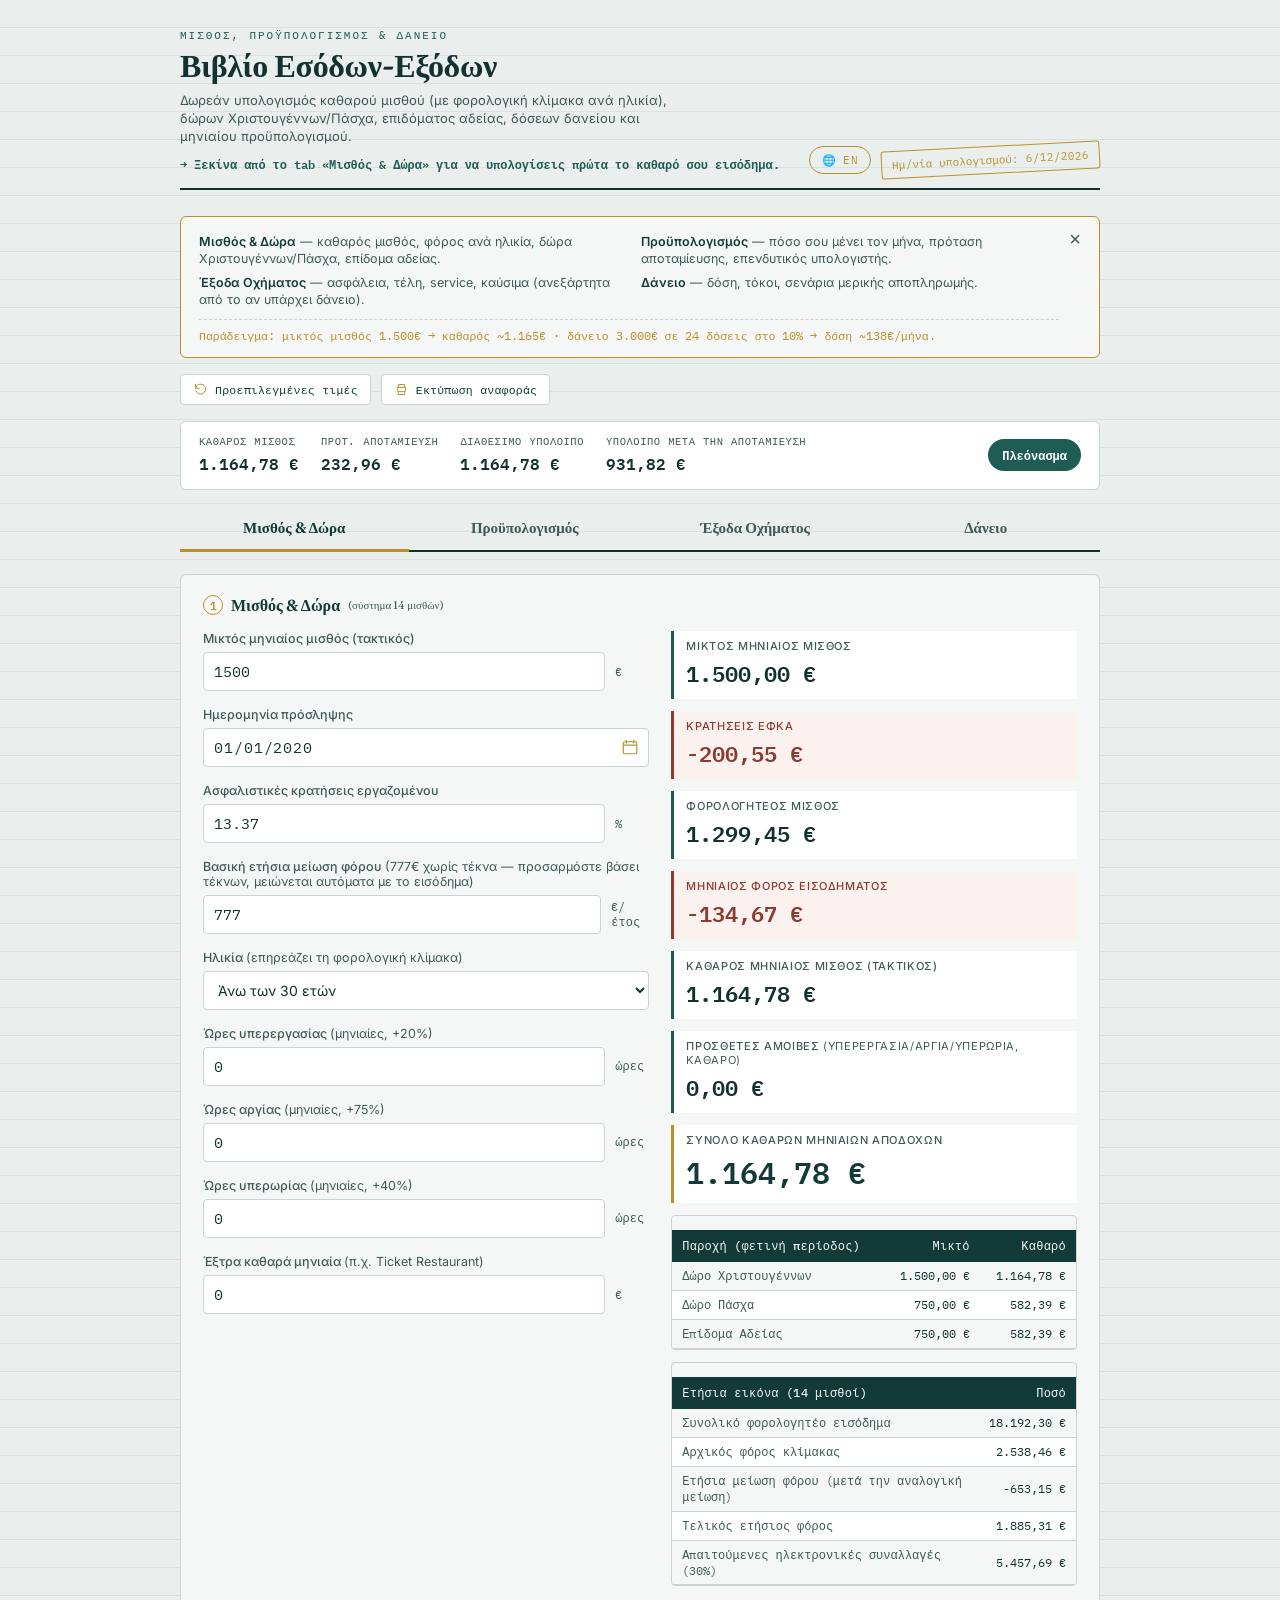
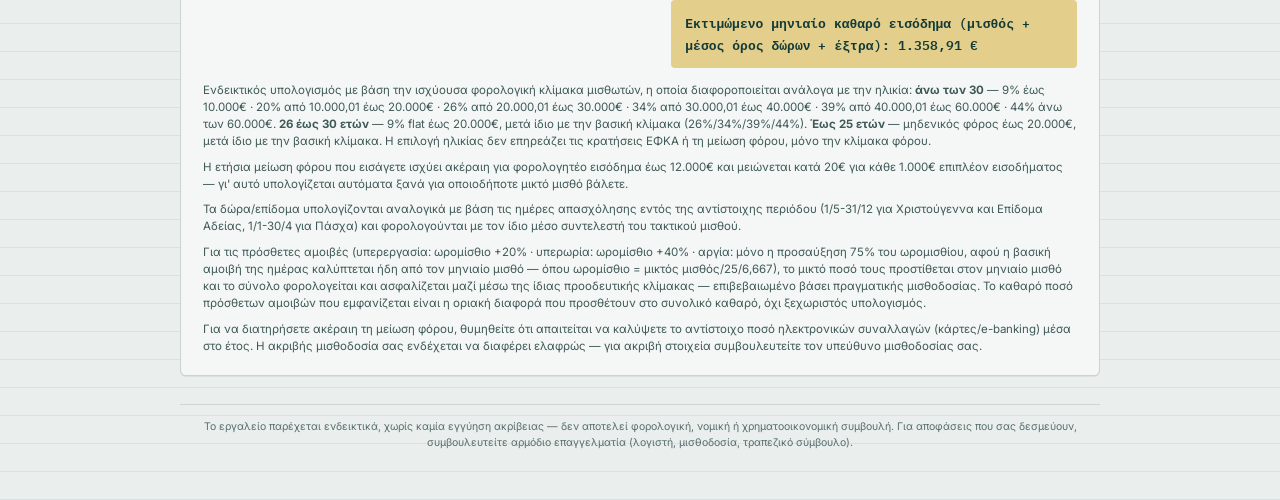
==== index.html @ 5db97055 "Add files via upload" ====
<!DOCTYPE html>
<html lang="el">
<head>
<meta charset="UTF-8">
<meta name="viewport" content="width=device-width, initial-scale=1">
<title>Βιβλίο Εσόδων-Εξόδων — Υπολογισμός Καθαρού Μισθού, Δανείου & Προϋπολογισμού</title>
<meta name="description" content="Δωρεάν διαδραστικό εργαλείο για υπολογισμό καθαρού μισθού με τη φορολογική κλίμακα ανά ηλικία, δώρα Χριστουγέννων/Πάσχα, επίδομα αδείας, δόσεις δανείου, μηνιαίο προϋπολογισμό και επενδυτικό υπολογιστή. Διαθέσιμο στα Ελληνικά και Αγγλικά.">
<meta property="og:type" content="website">
<meta property="og:url" content="https://thgoulis.github.io/loan-ledger/">
<meta property="og:title" content="Βιβλίο Εσόδων-Εξόδων — Υπολογισμός Καθαρού Μισθού, Δανείου & Προϋπολογισμού">
<meta property="og:description" content="Δωρεάν διαδραστικό εργαλείο για υπολογισμό καθαρού μισθού, δώρων, δανείου και μηνιαίου προϋπολογισμού. Διαθέσιμο στα Ελληνικά και Αγγλικά.">
<meta property="og:image" content="https://thgoulis.github.io/loan-ledger/og-image.png">
<meta property="og:image:width" content="1200">
<meta property="og:image:height" content="630">
<meta property="og:locale" content="el_GR">
<meta name="twitter:card" content="summary_large_image">
<meta name="twitter:title" content="Βιβλίο Εσόδων-Εξόδων">
<meta name="twitter:description" content="Δωρεάν υπολογισμός καθαρού μισθού, δανείου και μηνιαίου προϋπολογισμού.">
<meta name="twitter:image" content="https://thgoulis.github.io/loan-ledger/og-image.png">
<meta name="google-site-verification" content="slmGFKoAOpQcVqOAjaYi8hfK1qHEMDZGpM2ckOUDvAE" />
<link rel="icon" type="image/svg+xml" href="data:image/svg+xml,%3Csvg xmlns='http://www.w3.org/2000/svg' viewBox='0 0 32 32'%3E%3Crect width='32' height='32' rx='6' fill='%2312312F'/%3E%3Crect x='7' y='9' width='18' height='2.5' rx='1' fill='%23EAEFEE'/%3E%3Crect x='7' y='15' width='18' height='2.5' rx='1' fill='%23EAEFEE'/%3E%3Crect x='7' y='21' width='12' height='2.5' rx='1' fill='%23B8912B'/%3E%3C/svg%3E">
<style>
@import url('https://fonts.googleapis.com/css2?family=Fraunces:opsz,wght@9..144,400;9..144,600;9..144,700&family=IBM+Plex+Mono:wght@400;500;600&family=Inter:wght@400;500;600&display=swap');

:root{
  --paper:#EAEFEE;
  --paper-line:#c9d3d1;
  --ink:#12312F;
  --ink-soft:#3F5957;
  --teal:#1F5C56;
  --teal-deep:#123B37;
  --brass:#B8912B;
  --brass-soft:#E4CE8C;
  --red-ink:#8C3B2E;
  --card:#F4F7F6;
  --shadow: 0 1px 0 rgba(18,49,47,0.08);
}
*{box-sizing:border-box;}
body{
  margin:0;
  background:
    repeating-linear-gradient(180deg, transparent, transparent 27px, var(--paper-line) 28px),
    var(--paper);
  color:var(--ink);
  font-family:'Inter', sans-serif;
  padding:28px 16px 60px;
  min-height:100vh;
  overflow-x:hidden;
}
.sheet{
  max-width:920px;
  margin:0 auto;
}
.letterhead{
  display:flex;
  justify-content:space-between;
  align-items:flex-end;
  border-bottom:2px solid var(--ink);
  padding-bottom:14px;
  margin-bottom:26px;
}
.letterhead-right{
  display:flex;
  align-items:center;
  gap:10px;
}
.lang-pill{
  font-family:'IBM Plex Mono', monospace;
  font-size:11px;
  letter-spacing:0.03em;
  padding:6px 12px;
  border:1px solid var(--brass);
  border-radius:999px;
  background:transparent;
  color:var(--brass);
  cursor:pointer;
}
.lang-pill:hover{ background:var(--brass); color:#fff; }
.lang-pill:focus-visible{ outline:2px solid var(--teal); outline-offset:2px; }
.letterhead .eyebrow{
  font-family:'IBM Plex Mono', monospace;
  font-size:11px;
  letter-spacing:0.18em;
  color:var(--teal);
  margin-bottom:4px;
}
h1{
  font-family:'Fraunces', serif;
  font-weight:600;
  font-size:32px;
  margin:0;
  letter-spacing:-0.01em;
}
.page-intro{
  font-size:13px;
  color:var(--ink-soft);
  margin:6px 0 0;
  max-width:520px;
  line-height:1.4;
}
.start-hint{
  font-family:'IBM Plex Mono', monospace;
  font-size:12px;
  color:var(--teal);
  margin:8px 0 0;
  font-weight:600;
}
.stamp{
  font-family:'IBM Plex Mono', monospace;
  font-size:11px;
  color:var(--ink-soft);
  border:1.5px solid var(--brass);
  color:var(--brass);
  padding:6px 10px;
  transform:rotate(-3deg);
  border-radius:3px;
  white-space:nowrap;
}

.grid{
  display:grid;
  grid-template-columns:1.1fr 1fr;
  gap:22px;
}
.grid > *{ min-width:0; }
@media (max-width:760px){ .grid{grid-template-columns:1fr;} }

/* --- Mobile refinements (desktop layout above untouched) --- */
@media (max-width:640px){
  body{ padding:16px 10px 40px; }
  .sheet{ max-width:100%; }

  .letterhead{
    flex-direction:column;
    align-items:flex-start;
    gap:8px;
  }
  .letterhead-right{ align-self:flex-start; }
  .letterhead .stamp{ transform:none; align-self:flex-start; }
  h1{ font-size:24px; }

  .data-toolbar{ flex-wrap:wrap; gap:8px; }
  .toolbar-btn{ font-size:11px; padding:8px 10px; flex:1 1 auto; text-align:center; }
  .toolbar-status{ flex-basis:100%; }

  .tab-nav{ flex-wrap:wrap; gap:0; }
  .tab-btn{ flex:1 1 45%; font-size:13px; padding:10px 6px; }

  .summary-bar{ gap:12px; padding:10px 14px; }
  .summary-value{ font-size:14px; }
  .summary-badge{ margin-left:0; flex-basis:100%; text-align:center; }

  .card{ padding:16px 14px; }

  .results{ grid-template-columns:1fr !important; }
  .compare{ grid-template-columns:1fr; }

  .result-box.big .value{ font-size:24px; }
  .result-box .value{ font-size:18px; }

  table.amort-table{ font-size:11px; }
  table.amort-table td, table.amort-table th{ padding:5px 6px; }

  .date-wrap input.date-input{ font-size:14px; }
}

.card{
  background:var(--card);
  border:1px solid var(--paper-line);
  border-radius:6px;
  padding:20px 22px;
  box-shadow:var(--shadow);
  min-width:0;
}
.card h2{
  font-family:'Fraunces', serif;
  font-size:16px;
  font-weight:600;
  margin:0 0 16px;
  color:var(--teal-deep);
  display:flex;
  align-items:center;
  gap:8px;
}
.card h2 .num{
  font-family:'IBM Plex Mono', monospace;
  font-size:11px;
  color:var(--brass);
  border:1px solid var(--brass);
  border-radius:50%;
  width:20px;height:20px;
  display:flex;align-items:center;justify-content:center;
}

.field{ margin-bottom:16px; }
.resync-link{
  background:none;
  border:none;
  padding:4px 0 0;
  font-family:'IBM Plex Mono', monospace;
  font-size:10.5px;
  color:var(--teal);
  cursor:pointer;
  text-decoration:underline;
}
.resync-link:hover{ color:var(--teal-deep); }
.field label{
  display:block;
  font-size:12.5px;
  color:var(--ink-soft);
  margin-bottom:6px;
  font-weight:500;
}
.field .row{ display:flex; align-items:center; gap:10px; }
input[type=number], input[type=range]{
  width:100%;
}
input.date-input{
  width:100%;
  font-family:'IBM Plex Mono', monospace;
  font-size:15px;
  letter-spacing:0.06em;
  padding:9px 10px;
  border:1px solid var(--paper-line);
  border-radius:4px;
  background:#fff;
  color:var(--ink);
}
input.date-input:focus{ outline:2px solid var(--teal); outline-offset:1px; }
input.date-input::placeholder{ color:var(--paper-line); letter-spacing:0.06em; }
select.date-input{
  width:100%;
  font-family:'Inter', sans-serif;
  font-size:14px;
  padding:9px 10px;
  border:1px solid var(--paper-line);
  border-radius:4px;
  background:#fff;
  color:var(--ink);
  cursor:pointer;
}
select.date-input:focus{ outline:2px solid var(--teal); outline-offset:1px; }
.date-wrap{
  position:relative;
  display:flex;
  align-items:center;
}
.date-wrap input.date-input{ padding-right:38px; }
.date-wrap .calendar-icon{
  position:absolute;
  right:10px;
  top:50%;
  transform:translateY(-50%);
  color:var(--brass);
  pointer-events:none;
}
.date-wrap input[type=date]{
  position:absolute;
  right:4px;
  top:50%;
  transform:translateY(-50%);
  width:26px;
  height:26px;
  opacity:0;
  cursor:pointer;
  border:none;
  padding:0;
}
input[type=number]{
  font-family:'IBM Plex Mono', monospace;
  font-size:15px;
  padding:9px 10px;
  border:1px solid var(--paper-line);
  border-radius:4px;
  background:#fff;
  color:var(--ink);
}
input[type=number]:focus{ outline:2px solid var(--teal); outline-offset:1px; }
input[type=range]{
  accent-color:var(--teal);
}
.unit{
  font-family:'IBM Plex Mono', monospace;
  font-size:12px;
  color:var(--ink-soft);
  min-width:34px;
}

.results{
  display:grid;
  grid-template-columns:1fr 1fr;
  gap:12px;
  margin-bottom:6px;
}
.results > *{ min-width:0; }
.result-box{
  border-left:3px solid var(--teal);
  padding:8px 12px;
  background:#fff;
}
.result-box.big{
  grid-column:1/-1;
  border-left-color:var(--brass);
}
.result-box .label{
  font-size:11px;
  text-transform:uppercase;
  letter-spacing:0.06em;
  color:var(--ink-soft);
  font-weight:500;
}
.result-box .value{
  font-family:'IBM Plex Mono', monospace;
  font-size:22px;
  font-weight:600;
  color:var(--ink);
  margin-top:2px;
}
.result-box.big .value{ font-size:30px; color:var(--teal-deep); }
.result-caption{
  font-family:'IBM Plex Mono', monospace;
  font-size:10.5px;
  color:var(--ink-soft);
  margin-top:4px;
}
.dti-indicator{
  display:flex;
  align-items:center;
  gap:8px;
  margin-top:10px;
  padding-top:10px;
  border-top:1px dashed var(--paper-line);
}
.dti-badge{
  font-family:'IBM Plex Mono', monospace;
  font-size:11px;
  font-weight:600;
  padding:3px 10px;
  border-radius:999px;
  color:#fff;
  flex-shrink:0;
}
.dti-badge.ok{ background:var(--teal); }
.dti-badge.warn{ background:var(--brass); }
.dti-badge.over{ background:var(--red-ink); }
.dti-text{
  font-size:11.5px;
  color:var(--ink-soft);
  line-height:1.4;
}
.dti-note{
  font-size:11px;
  color:var(--ink-soft);
  line-height:1.4;
  margin-top:8px;
}
.dti-note a{
  color:var(--teal);
  font-weight:600;
  text-decoration:underline;
  cursor:pointer;
}
.dti-note a:hover{ color:var(--teal-deep); }

.ledger-strip{
  margin-top:22px;
}
.ledger-row{
  display:flex;
  align-items:center;
  gap:10px;
  margin-bottom:6px;
  font-family:'IBM Plex Mono', monospace;
  font-size:11px;
}
.ledger-row .yr{ width:34px; color:var(--ink-soft); }
.bar{
  flex:1;
  height:14px;
  display:flex;
  border-radius:2px;
  overflow:hidden;
  background:#dfe6e5;
}
.bar .principal{ background:var(--teal); }
.bar .interest{ background:var(--brass-soft); }
.legend{
  display:flex; gap:18px; margin-top:10px;
  font-family:'IBM Plex Mono', monospace; font-size:11px; color:var(--ink-soft);
}
.legend span{ display:inline-flex; align-items:center; gap:6px; }
.swatch{ width:10px;height:10px;border-radius:2px; display:inline-block; }

.divider{
  border:none;
  border-top:1px dashed var(--paper-line);
  margin:26px 0;
}

.toggle-group{
  display:flex;
  gap:8px;
  margin-bottom:16px;
}
.toggle-group button{
  flex:1;
  padding:9px 10px;
  border-radius:4px;
  border:1px solid var(--paper-line);
  background:#fff;
  color:var(--ink-soft);
  font-family:'Inter', sans-serif;
  font-size:12.5px;
  font-weight:500;
  cursor:pointer;
}
.toggle-group button.active{
  background:var(--teal);
  border-color:var(--teal);
  color:#fff;
}
.toggle-group button:focus-visible{ outline:2px solid var(--brass); outline-offset:2px; }

.compute-btn{
  width:100%;
  padding:12px;
  background:var(--teal-deep);
  color:#F4F7F6;
  border:none;
  border-radius:4px;
  font-family:'IBM Plex Mono', monospace;
  font-size:13px;
  letter-spacing:0.04em;
  cursor:pointer;
  margin-top:4px;
}
.compute-btn:hover{ background:var(--teal); }
.compute-btn:focus-visible{ outline:2px solid var(--brass); outline-offset:2px; }

.compare{
  display:grid;
  grid-template-columns:1fr 1fr;
  gap:14px;
  margin-top:16px;
}
.compare .col{
  padding:12px 14px;
  border-radius:4px;
  background:#fff;
  border:1px solid var(--paper-line);
}
.compare .col.after{ border-color:var(--brass); }
.compare .col h3{
  margin:0 0 8px;
  font-family:'IBM Plex Mono', monospace;
  font-size:11px;
  text-transform:uppercase;
  letter-spacing:0.08em;
  color:var(--ink-soft);
}
.compare .row2{
  display:flex; justify-content:space-between; margin-bottom:6px;
  font-size:13px;
}
.compare .row2 .v{ font-family:'IBM Plex Mono', monospace; font-weight:600; }

.savings-banner{
  margin-top:14px;
  padding:12px 14px;
  background:var(--brass-soft);
  border-radius:4px;
  font-family:'IBM Plex Mono', monospace;
  font-size:13px;
  color:var(--teal-deep);
  font-weight:600;
}

.note{
  font-size:11.5px;
  color:var(--ink-soft);
  margin-top:14px;
  line-height:1.5;
}
.note p{ margin:0 0 8px; }
.note p:last-child{ margin-bottom:0; }
.site-footer{
  margin-top:28px;
  padding-top:14px;
  border-top:1px solid var(--paper-line);
  font-size:10.5px;
  color:var(--ink-soft);
  line-height:1.5;
  text-align:center;
  opacity:0.85;
}
.table-wrap{
  max-height:340px;
  overflow-y:auto;
  overflow-x:auto;
  margin-top:12px;
  border:1px solid var(--paper-line);
  border-radius:4px;
}
table.amort-table{
  width:100%;
  border-collapse:collapse;
  font-family:'IBM Plex Mono', monospace;
  font-size:12px;
}
table.amort-table thead th{
  position:sticky;
  top:0;
  background:var(--teal-deep);
  color:#F4F7F6;
  text-align:right;
  padding:8px 10px;
  font-weight:500;
  letter-spacing:0.02em;
}
table.amort-table thead th:first-child{ text-align:left; }
table.amort-table td{
  text-align:right;
  padding:6px 10px;
  border-bottom:1px solid var(--paper-line);
}
table.amort-table td:first-child{ text-align:left; color:var(--ink-soft); }
table.amort-table tbody tr:nth-child(even){ background:#fff; }
@media (prefers-reduced-motion: reduce){ * { transition:none !important; } }

.print-only{ display:none; }

@media print{
  body{ background:#fff; padding:0; }
  .data-toolbar, .summary-bar, .tab-nav, .lang-pill, .intro-card, #tabLoan, #tabMoto, #tabSalary, #tabBudget{ display:none !important; }
  .print-only{
    display:block;
    font-family:'Inter', sans-serif;
    color:var(--ink);
  }
  .print-only h1{
    font-family:'Fraunces', serif;
    font-size:22px;
    margin:0 0 4px;
  }
  .print-only .print-date{
    font-family:'IBM Plex Mono', monospace;
    font-size:11px;
    color:var(--ink-soft);
    margin-bottom:18px;
  }
  .print-only h2{
    font-family:'Fraunces', serif;
    font-size:15px;
    border-bottom:1.5px solid var(--ink);
    padding-bottom:4px;
    margin:18px 0 8px;
  }
  .print-only table{
    width:100%;
    border-collapse:collapse;
    font-size:12.5px;
    margin-bottom:6px;
  }
  .print-only td{
    padding:4px 6px;
    border-bottom:1px solid var(--paper-line);
  }
  .print-only td:first-child{ color:var(--ink-soft); }
  .print-only td:last-child{
    text-align:right;
    font-family:'IBM Plex Mono', monospace;
    font-weight:600;
  }
}

.intro-card{
  position:relative;
  background:var(--card);
  border:1px solid var(--brass);
  border-radius:6px;
  padding:16px 40px 14px 18px;
  margin-bottom:16px;
}
.intro-close{
  position:absolute;
  top:8px;
  right:10px;
  background:none;
  border:none;
  font-size:20px;
  line-height:1;
  color:var(--ink-soft);
  cursor:pointer;
  padding:4px 8px;
}
.intro-close:hover{ color:var(--red-ink); }
.intro-grid{
  display:grid;
  grid-template-columns:1fr 1fr;
  gap:6px 24px;
  margin-bottom:10px;
}
.intro-item{
  font-size:12.5px;
  line-height:1.4;
  color:var(--ink-soft);
}
.intro-item strong{
  color:var(--teal-deep);
  font-weight:600;
}
.intro-example{
  font-family:'IBM Plex Mono', monospace;
  font-size:11.5px;
  color:var(--brass);
  padding-top:8px;
  border-top:1px dashed var(--paper-line);
}
@media (max-width:640px){
  .intro-grid{ grid-template-columns:1fr; }
}

.data-toolbar{
  display:flex;
  align-items:center;
  gap:10px;
  margin-bottom:16px;
}
.toolbar-btn{
  font-family:'IBM Plex Mono', monospace;
  font-size:11.5px;
  letter-spacing:0.02em;
  padding:7px 12px;
  border:1px solid var(--paper-line);
  border-radius:4px;
  background:#fff;
  color:var(--teal-deep);
  cursor:pointer;
  display:inline-flex;
  align-items:center;
  gap:7px;
}
.toolbar-btn .tbtn-icon{ color:var(--brass); flex-shrink:0; }
.toolbar-btn:hover{ border-color:var(--teal); }
.toolbar-btn:focus-visible{ outline:2px solid var(--brass); outline-offset:2px; }
.toolbar-status{
  font-family:'IBM Plex Mono', monospace;
  font-size:11.5px;
  color:var(--teal-deep);
}

.summary-bar{
  display:flex;
  align-items:center;
  gap:22px;
  flex-wrap:wrap;
  background:#fff;
  border:1px solid var(--paper-line);
  border-radius:6px;
  padding:12px 18px;
  margin-bottom:16px;
}
.summary-item{
  display:flex;
  flex-direction:column;
  gap:2px;
}
.summary-label{
  font-family:'IBM Plex Mono', monospace;
  font-size:10.5px;
  text-transform:uppercase;
  letter-spacing:0.05em;
  color:var(--ink-soft);
}
.summary-value{
  font-family:'IBM Plex Mono', monospace;
  font-size:16px;
  font-weight:600;
  color:var(--ink);
}
.summary-badge{
  margin-left:auto;
  font-family:'IBM Plex Mono', monospace;
  font-size:12px;
  font-weight:600;
  padding:6px 14px;
  border-radius:999px;
  color:#fff;
}
.summary-badge.surplus{ background:var(--teal); }
.summary-badge.risk{ background:var(--brass); }
.summary-badge.deficit{ background:var(--red-ink); }

.tab-nav{
  display:flex;
  gap:2px;
  margin-bottom:22px;
  border-bottom:2px solid var(--ink);
}
.tab-btn{
  flex:1;
  padding:12px 14px;
  background:transparent;
  border:none;
  font-family:'Fraunces', serif;
  font-size:15px;
  font-weight:600;
  color:var(--ink-soft);
  cursor:pointer;
  border-bottom:3px solid transparent;
  margin-bottom:-2px;
}
.tab-btn.active{
  color:var(--teal-deep);
  border-bottom-color:var(--brass);
}
.tab-btn:focus-visible{ outline:2px solid var(--brass); outline-offset:2px; }
.tab-btn:disabled{
  color:var(--paper-line);
  cursor:not-allowed;
  pointer-events:none;
}
.result-box.negative{ border-left-color:var(--red-ink); }
.result-box.deduction{
  border-left-color:var(--red-ink);
  background:#fbf2ef;
}
.result-box.deduction .label{ color:var(--red-ink); }
.result-box.deduction .value{ color:var(--red-ink); }
.tip-item{
  display:flex;
  gap:10px;
  padding:9px 0;
  border-bottom:1px dashed var(--paper-line);
  font-size:13px;
  line-height:1.5;
}
.tip-item:last-child{ border-bottom:none; }
.tip-icon{
  font-family:'IBM Plex Mono', monospace;
  color:var(--brass);
  flex-shrink:0;
}
.result-box.negative .value{ color:var(--red-ink); }
</style>
</head>
<body>
<div class="sheet">

  <div class="letterhead">
    <div>
      <div class="eyebrow" data-i18n="eyebrow1">ΜΙΣΘΟΣ, ΠΡΟΫΠΟΛΟΓΙΣΜΟΣ & ΔΑΝΕΙΟ</div>
      <h1 data-i18n="h1title">Βιβλίο Εσόδων-Εξόδων</h1>
      <p class="page-intro" data-i18n="pageIntro1">Δωρεάν υπολογισμός καθαρού μισθού (με φορολογική κλίμακα ανά ηλικία), δώρων Χριστουγέννων/Πάσχα, επιδόματος αδείας, δόσεων δανείου και μηνιαίου προϋπολογισμού.</p>
      <p class="start-hint" data-i18n="startHint1">→ Ξεκίνα από το tab «Μισθός & Δώρα» για να υπολογίσεις πρώτα το καθαρό σου εισόδημα.</p>
    </div>
    <div class="letterhead-right">
      <button type="button" id="langToggleBtn" class="lang-pill">🌐 EN</button>
      <div class="stamp" id="stampDate"></div>
    </div>
  </div>

  <div class="intro-card" id="introCard">
    <button type="button" class="intro-close" id="introCloseBtn" aria-label="Κλείσιμο">×</button>
    <div class="intro-grid">
      <div class="intro-item"><strong data-i18n="introT1">Μισθός & Δώρα</strong><span data-i18n="introD1"> — καθαρός μισθός, φόρος ανά ηλικία, δώρα Χριστουγέννων/Πάσχα, επίδομα αδείας.</span></div>
      <div class="intro-item"><strong data-i18n="introT2">Προϋπολογισμός</strong><span data-i18n="introD2"> — πόσο σου μένει τον μήνα, πρόταση αποταμίευσης, επενδυτικός υπολογιστής.</span></div>
      <div class="intro-item"><strong data-i18n="introT4">Έξοδα Οχήματος</strong><span data-i18n="introD4"> — ασφάλεια, τέλη, service, καύσιμα (ανεξάρτητα από το αν υπάρχει δάνειο).</span></div>
      <div class="intro-item"><strong data-i18n="introT3">Δάνειο</strong><span data-i18n="introD3"> — δόση, τόκοι, σενάρια μερικής αποπληρωμής.</span></div>
    </div>
    <div class="intro-example" data-i18n="introExample">Παράδειγμα: μικτός μισθός 1.500€ → καθαρός ~1.165€ · δάνειο 3.000€ σε 24 δόσεις στο 10% → δόση ~138€/μήνα.</div>
  </div>

  <div class="data-toolbar">
    <button type="button" id="defaultsBtn" class="toolbar-btn">
      <svg class="tbtn-icon" viewBox="0 0 24 24" width="15" height="15" aria-hidden="true">
        <path d="M4 4v6h6" fill="none" stroke="currentColor" stroke-width="1.6" stroke-linecap="round" stroke-linejoin="round"/>
        <path d="M4.5 14a8 8 0 1 0 2-8.4L4 10" fill="none" stroke="currentColor" stroke-width="1.6" stroke-linecap="round" stroke-linejoin="round"/>
      </svg>
      <span data-i18n="btn44">Προεπιλεγμένες τιμές</span>
    </button>
    <button type="button" id="printBtn" class="toolbar-btn">
      <svg class="tbtn-icon" viewBox="0 0 24 24" width="15" height="15" aria-hidden="true">
        <rect x="6" y="8.5" width="12" height="7" fill="none" stroke="currentColor" stroke-width="1.6"/>
        <path d="M7 8.5V4h10v4.5" fill="none" stroke="currentColor" stroke-width="1.6" stroke-linejoin="round"/>
        <path d="M7 16.5V20h10v-3.5" fill="none" stroke="currentColor" stroke-width="1.6" stroke-linejoin="round"/>
      </svg>
      <span data-i18n="btn45">Εκτύπωση αναφοράς</span>
    </button>
    <span id="saveStatus" class="toolbar-status"></span>
  </div>

  <div class="summary-bar" id="summaryBar">
    <div class="summary-item">
      <span class="summary-label" data-i18n="sumlbl1">Καθαρός μισθός</span>
      <span class="summary-value" id="sumNetSalary">—</span>
    </div>
    <div class="summary-item" id="sumSavingsItem" style="display:none;">
      <span class="summary-label" data-i18n="sumlbl2">Προτ. αποταμίευση</span>
      <span class="summary-value" id="sumSavings">—</span>
    </div>
    <div class="summary-item" id="sumLoanItem" style="display:none;">
      <span class="summary-label" data-i18n="sumlbl3">Δόση δανείου</span>
      <span class="summary-value" id="sumLoan">—</span>
    </div>
    <div class="summary-item">
      <span class="summary-label" data-i18n="sumlbl4">Διαθέσιμο υπόλοιπο</span>
      <span class="summary-value" id="sumRemaining">—</span>
    </div>
    <div class="summary-item" id="sumAfterSavingsItem" style="display:none;">
      <span class="summary-label" data-i18n="sumlbl5">Υπόλοιπο μετά την αποταμίευση</span>
      <span class="summary-value" id="sumAfterSavings">—</span>
    </div>
    <div class="summary-badge" id="sumStatusBadge">—</div>
  </div>

  <div class="tab-nav">
    <button id="tabBtnSalary" class="tab-btn active" data-i18n="btn46">Μισθός & Δώρα</button>
    <button id="tabBtnBudget" class="tab-btn" data-i18n="btn47">Προϋπολογισμός</button>
    <button id="tabBtnMoto" class="tab-btn" data-i18n="btn49">Έξοδα Οχήματος</button>
    <button id="tabBtnLoan" class="tab-btn" data-i18n="btn48">Δάνειο</button>
  </div>

  <div id="tabLoan" style="display:none;">
  <div class="grid">
    <div class="card">
      <h2 data-i18n="h234"><span class="num">7</span> Στοιχεία Δανείου</h2>

      <div class="field">
        <label for="amount" data-i18n="lbl1">Ποσό δανείου</label>
        <div class="row">
          <input type="number" id="amount" value="0" min="0" step="1000">
          <span class="unit" data-i18n="unit97">€</span>
        </div>
      </div>

      <div class="field">
        <label for="down" data-i18n="lbl2">Προκαταβολή</label>
        <div class="row">
          <input type="number" id="down" value="0" min="0" step="1000">
          <span class="unit" data-i18n="unit98">€</span>
        </div>
      </div>

      <div class="field">
        <label for="installments" data-i18n="lbl3">Διάρκεια αποπληρωμής</label>
        <div class="row">
          <input type="number" id="installments" value="24" min="1" max="600" step="1">
          <span class="unit" data-i18n="unit99">δόσεις</span>
        </div>
      </div>

      <div class="field">
        <label for="rate" data-i18n="lbl4">Ετήσιο επιτόκιο</label>
        <div class="row">
          <input type="number" id="rate" value="10" min="0" max="100" step="0.05">
          <span class="unit" data-i18n="unit100">%</span>
        </div>
      </div>

      <button type="button" class="compute-btn" id="clearLoanBtn" style="background:transparent;color:var(--red-ink);border:1px solid var(--red-ink);margin-top:6px;" data-i18n="btn50">Καθαρισμός πεδίων δανείου <span style="font-weight:400;">(εκτός επιτοκίου)</span></button>
    </div>

    <div class="card">
      <h2 data-i18n="h235"><span class="num">8</span> Αποτελέσματα</h2>
      <div class="results">
        <div class="result-box big">
          <div class="label" data-i18n="reslbl66">Μηνιαία δόση</div>
          <div class="value" id="rMonthly">—</div>
          <div class="dti-indicator" id="dtiIndicator" style="display:none;">
            <span class="dti-badge" id="dtiBadge">—</span>
            <span class="dti-text" id="dtiText"></span>
          </div>
          <div class="dti-note" id="dtiNote" style="display:none;" data-i18n="dtiNote1">Παρακαλώ συμπληρώστε τα πάγια έξοδα του μήνα (συμπεριλαμβανομένων ενοικίου, λογαριασμών και δανείων) στα <a href="#" id="dtiFixedExpensesLink">Λοιπά σταθερά μηνιαία έξοδα</a>, με σκοπό τον καλύτερο υπολογισμό του πραγματικού διαθέσιμου υπολοίπου σου.</div>
        </div>
        <div class="result-box">
          <div class="label" data-i18n="reslbl67">Χρηματοδοτούμενο κεφάλαιο</div>
          <div class="value" id="rPrincipal">—</div>
        </div>
        <div class="result-box">
          <div class="label" data-i18n="reslbl68">Σύνολο τόκων</div>
          <div class="value" id="rInterest">—</div>
        </div>
        <div class="result-box">
          <div class="label" data-i18n="reslbl69">Τελικό συνολικό κόστος</div>
          <div class="value" id="rTotal">—</div>
        </div>
        <div class="result-box">
          <div class="label" data-i18n="reslbl70">Αριθμός δόσεων</div>
          <div class="value" id="rMonths">—</div>
        </div>
      </div>

      <div class="ledger-strip">
        <div class="legend">
          <span><span class="swatch" style="background:var(--teal)"></span><span data-i18n="legend1">Κεφάλαιο</span></span>
          <span><span class="swatch" style="background:var(--brass-soft)"></span><span data-i18n="legend2">Τόκοι</span></span>
        </div>

        <div class="toggle-group" style="margin-top:12px;">
          <button id="viewYearly" class="active" data-i18n="btn51">Ετήσια προβολή</button>
          <button id="viewMonthly" data-i18n="btn52">Μηνιαία προβολή</button>
        </div>

        <div id="yearlyView">
          <div id="ledgerBars" style="margin-top:10px;"></div>
        </div>

        <div id="monthlyView" style="display:none;">
          <div class="field" style="margin-top:12px;">
            <label data-i18n="lbl5">Φίλτρο μηνών</label>
            <div class="row" style="gap:14px;">
              <div style="flex:1;">
                <span class="unit" style="display:block;margin-bottom:4px;" data-i18n="unit101">από δόση</span>
                <input type="number" id="filterFrom" value="1" min="1" step="1">
              </div>
              <div style="flex:1;">
                <span class="unit" style="display:block;margin-bottom:4px;" data-i18n="unit102">έως δόση</span>
                <input type="number" id="filterTo" value="12" min="1" step="1">
              </div>
            </div>
          </div>
          <div class="table-wrap">
            <table class="amort-table" id="amortTable">
              <thead>
                <tr><th data-i18n="th126">Δόση</th><th data-i18n="th127">Ποσό δόσης</th><th data-i18n="th128">Τόκοι</th><th data-i18n="th129">Κεφάλαιο</th><th data-i18n="th130">Υπόλοιπο</th></tr>
              </thead>
              <tbody id="amortBody"></tbody>
            </table>
          </div>
        </div>
      </div>
    </div>
  </div>

  <hr class="divider">

  <div class="card">
    <h2 data-i18n="h236"><span class="num">9</span> Μερική Αποπληρωμή</h2>
    <div class="field">
      <label for="prepMonth" data-i18n="lbl6">Μήνας εφαρμογής έκτακτης καταβολής</label>
      <div class="row">
        <input type="number" id="prepMonth" value="0" min="1" step="1">
        <span class="unit" data-i18n="unit103">μήνας</span>
      </div>
    </div>
    <div class="field">
      <label for="prepAmount" data-i18n="lbl7">Ποσό μερικής αποπληρωμής</label>
      <div class="row">
        <input type="number" id="prepAmount" value="0" min="0" step="500">
        <span class="unit" data-i18n="unit104">€</span>
      </div>
    </div>

    <div class="field">
      <label data-i18n="lbl8">Τι θέλετε να πετύχει η καταβολή;</label>
      <div class="toggle-group">
        <button id="modeShorten" class="active" data-i18n="btn53">Μείωση διάρκειας</button>
        <button id="modeLower" data-i18n="btn54">Μείωση δόσης</button>
      </div>
    </div>

    <button class="compute-btn" id="computeBtn" data-i18n="btn55">ΥΠΟΛΟΓΙΣΜΟΣ ΣΕΝΑΡΙΟΥ</button>

    <div class="compare" id="compareBox" style="display:none;">
      <div class="col before">
        <h3 data-i18n="h3a">Χωρίς έκτακτη καταβολή</h3>
        <div class="row2"><span data-i18n="rowlbl1">Δόση</span><span class="v" id="beforeMonthly">—</span></div>
        <div class="row2"><span data-i18n="rowlbl2">Υπόλοιπες δόσεις</span><span class="v" id="beforeMonths">—</span></div>
        <div class="row2"><span data-i18n="rowlbl3">Τόκοι υπολοίπου διάρκειας</span><span class="v" id="beforeInterest">—</span></div>
      </div>
      <div class="col after">
        <h3 data-i18n="h3b">Με έκτακτη καταβολή</h3>
        <div class="row2"><span data-i18n="rowlbl4">Δόση</span><span class="v" id="afterMonthly">—</span></div>
        <div class="row2"><span data-i18n="rowlbl5">Υπόλοιπες δόσεις</span><span class="v" id="afterMonths">—</span></div>
        <div class="row2"><span data-i18n="rowlbl6">Τόκοι υπολοίπου διάρκειας</span><span class="v" id="afterInterest">—</span></div>
      </div>
    </div>
    <div class="savings-banner" id="savingsBanner" style="display:none;"></div>

    <div class="note" data-i18n="note92">Η προσομοίωση υπολογίζει το ανεξόφλητο κεφάλαιο τον μήνα εφαρμογής, αφαιρεί το ποσό της έκτακτης καταβολής και είτε διατηρεί σταθερή τη δόση (μειώνοντας τη διάρκεια) είτε διατηρεί σταθερή την υπόλοιπη διάρκεια (μειώνοντας τη δόση). Οι υπολογισμοί είναι ενδεικτικοί — δεν λαμβάνουν υπόψη έξοδα, ασφάλιστρα ή ενδεχόμενες προμήθειες πρόωρης αποπληρωμής.</div>
  </div>
  </div>
  <!-- /tabLoan -->

  <div id="tabSalary">

    <div class="card" style="margin-bottom:22px;">
      <h2 data-i18n="h237"><span class="num">1</span> Μισθός & Δώρα <span style="font-weight:400;font-size:11px;color:var(--ink-soft);">(σύστημα 14 μισθών)</span></h2>
      <div class="grid" style="margin-top:4px;">
        <div>
          <div class="field">
            <label for="grossSalary" data-i18n="lbl9">Μικτός μηνιαίος μισθός (τακτικός)</label>
            <div class="row">
              <input type="number" id="grossSalary" value="1500" min="0" step="10">
              <span class="unit" data-i18n="unit105">€</span>
            </div>
          </div>

          <div class="field">
            <label for="hireDate" data-i18n="lbl10">Ημερομηνία πρόσληψης</label>
            <div class="date-wrap">
              <input type="text" id="hireDate" class="date-input" value="01/01/2020" placeholder="ηη/μμ/εεεε" data-i18n-ph="hireDatePh" inputmode="numeric" maxlength="10">
              <svg class="calendar-icon" viewBox="0 0 24 24" width="18" height="18" aria-hidden="true">
                <rect x="3" y="5" width="18" height="16" rx="2" fill="none" stroke="currentColor" stroke-width="1.6"/>
                <line x1="3" y1="9.5" x2="21" y2="9.5" stroke="currentColor" stroke-width="1.6"/>
                <line x1="7" y1="3" x2="7" y2="6.5" stroke="currentColor" stroke-width="1.6" stroke-linecap="round"/>
                <line x1="17" y1="3" x2="17" y2="6.5" stroke="currentColor" stroke-width="1.6" stroke-linecap="round"/>
              </svg>
              <input type="date" id="hireDatePicker" value="2020-01-01" aria-label="Επιλογή ημερομηνίας από ημερολόγιο">
            </div>
          </div>

          <div class="field">
            <label for="ssRate" data-i18n="lbl11">Ασφαλιστικές κρατήσεις εργαζομένου</label>
            <div class="row">
              <input type="number" id="ssRate" value="13.37" min="0" max="100" step="0.01">
              <span class="unit" data-i18n="unit106">%</span>
            </div>
          </div>

          <div class="field">
            <label for="taxCredit" data-i18n="lbl12">Βασική ετήσια μείωση φόρου <span style="font-weight:400;">(777€ χωρίς τέκνα — προσαρμόστε βάσει τέκνων, μειώνεται αυτόματα με το εισόδημα)</span></label>
            <div class="row">
              <input type="number" id="taxCredit" value="777" min="0" step="10">
              <span class="unit" data-i18n="unit107">€/έτος</span>
            </div>
          </div>

          <div class="field">
            <label for="ageBracket" data-i18n="lbl13">Ηλικία <span style="font-weight:400;">(επηρεάζει τη φορολογική κλίμακα)</span></label>
            <select id="ageBracket" class="date-input" style="width:100%;">
              <option value="young25" data-i18n="opt56">Έως 25 ετών</option>
              <option value="young30" data-i18n="opt57">26 έως 30 ετών</option>
              <option value="standard" selected data-i18n="opt58">Άνω των 30 ετών</option>
            </select>
          </div>

          <div class="field">
            <label for="overworkHours" data-i18n="lbl14">Ώρες υπερεργασίας <span style="font-weight:400;">(μηνιαίες, +20%)</span></label>
            <div class="row">
              <input type="number" id="overworkHours" value="0" min="0" max="300" step="1">
              <span class="unit" data-i18n="unit108">ώρες</span>
            </div>
          </div>

          <div class="field">
            <label for="holidayHours" data-i18n="lbl15">Ώρες αργίας <span style="font-weight:400;">(μηνιαίες, +75%)</span></label>
            <div class="row">
              <input type="number" id="holidayHours" value="0" min="0" max="300" step="1">
              <span class="unit" data-i18n="unit109">ώρες</span>
            </div>
          </div>

          <div class="field">
            <label for="overtimeHours" data-i18n="lbl16">Ώρες υπερωρίας <span style="font-weight:400;">(μηνιαίες, +40%)</span></label>
            <div class="row">
              <input type="number" id="overtimeHours" value="0" min="0" max="300" step="1">
              <span class="unit" data-i18n="unit110">ώρες</span>
            </div>
          </div>

          <div class="field">
            <label for="extraNet" data-i18n="lbl17">Έξτρα καθαρά μηνιαία <span style="font-weight:400;">(π.χ. Ticket Restaurant)</span></label>
            <div class="row">
              <input type="number" id="extraNet" value="0" min="0" step="10">
              <span class="unit" data-i18n="unit111">€</span>
            </div>
          </div>
        </div>

        <div>
          <div class="results" style="grid-template-columns:1fr;">
            <div class="result-box">
              <div class="label" data-i18n="reslbl71">Μικτός μηνιαίος μισθός</div>
              <div class="value" id="sGross">—</div>
            </div>
            <div class="result-box deduction">
              <div class="label" data-i18n="reslbl72">Κρατήσεις ΕΦΚΑ</div>
              <div class="value" id="sSS">—</div>
            </div>
            <div class="result-box">
              <div class="label" data-i18n="reslbl73">Φορολογητέος μισθός</div>
              <div class="value" id="sTaxable">—</div>
            </div>
            <div class="result-box deduction">
              <div class="label" data-i18n="reslbl74">Μηνιαίος φόρος εισοδήματος</div>
              <div class="value" id="sTax">—</div>
            </div>
            <div class="result-box">
              <div class="label" data-i18n="reslbl75">Καθαρός μηνιαίος μισθός (τακτικός)</div>
              <div class="value" id="sNet">—</div>
            </div>
            <div class="result-box">
              <div class="label" data-i18n="reslbl76">Πρόσθετες αμοιβές <span style="font-weight:400;">(υπερεργασία/αργία/υπερωρία, καθαρό)</span></div>
              <div class="value" id="sExtraPayNet">—</div>
            </div>
            <div class="result-box big">
              <div class="label" data-i18n="reslbl77">Σύνολο καθαρών μηνιαίων αποδοχών</div>
              <div class="value" id="sNetTotal">—</div>
            </div>
          </div>

          <div class="table-wrap" style="max-height:none;">
          <table class="amort-table" style="margin-top:14px;">
            <thead><tr><th data-i18n="th131">Παροχή (φετινή περίοδος)</th><th data-i18n="th132">Μικτό</th><th data-i18n="th133">Καθαρό</th></tr></thead>
            <tbody>
              <tr><td data-i18n="tdlbl6">Δώρο Χριστουγέννων</td><td id="xmasGross">—</td><td id="xmasNet">—</td></tr>
              <tr><td data-i18n="tdlbl7">Δώρο Πάσχα</td><td id="easterGross">—</td><td id="easterNet">—</td></tr>
              <tr><td data-i18n="tdlbl8">Επίδομα Αδείας</td><td id="leaveGross">—</td><td id="leaveNet">—</td></tr>
            </tbody>
          </table>
          </div>

          <div class="table-wrap" style="max-height:none;">
          <table class="amort-table" style="margin-top:14px;">
            <thead><tr><th data-i18n="th134">Ετήσια εικόνα (14 μισθοί)</th><th colspan="2" data-i18n="th135">Ποσό</th></tr></thead>
            <tbody>
              <tr><td data-i18n="tdlbl1">Συνολικό φορολογητέο εισόδημα</td><td colspan="2" id="sAnnualTaxable">—</td></tr>
              <tr><td data-i18n="tdlbl2">Αρχικός φόρος κλίμακας</td><td colspan="2" id="sGrossTax">—</td></tr>
              <tr><td data-i18n="tdlbl3">Ετήσια μείωση φόρου (μετά την αναλογική μείωση)</td><td colspan="2" id="sCredit">—</td></tr>
              <tr><td data-i18n="tdlbl4">Τελικός ετήσιος φόρος</td><td colspan="2" id="sFinalTax">—</td></tr>
              <tr><td data-i18n="tdlbl5">Απαιτούμενες ηλεκτρονικές συναλλαγές (30%)</td><td colspan="2" id="sEReceipts">—</td></tr>
            </tbody>
          </table>
          </div>

          <div class="savings-banner" id="incomeBanner" style="margin-top:14px;"></div>
        </div>
      </div>
      <div class="note" data-i18n="note93"><p>Ενδεικτικός υπολογισμός με βάση την ισχύουσα φορολογική κλίμακα μισθωτών, η οποία διαφοροποιείται ανάλογα με την ηλικία: <strong>άνω των 30</strong> — 9% έως 10.000€ · 20% από 10.000,01 έως 20.000€ · 26% από 20.000,01 έως 30.000€ · 34% από 30.000,01 έως 40.000€ · 39% από 40.000,01 έως 60.000€ · 44% άνω των 60.000€. <strong>26 έως 30 ετών</strong> — 9% flat έως 20.000€, μετά ίδιο με την βασική κλίμακα (26%/34%/39%/44%). <strong>Έως 25 ετών</strong> — μηδενικός φόρος έως 20.000€, μετά ίδιο με την βασική κλίμακα. Η επιλογή ηλικίας δεν επηρεάζει τις κρατήσεις ΕΦΚΑ ή τη μείωση φόρου, μόνο την κλίμακα φόρου.</p><p>Η ετήσια μείωση φόρου που εισάγετε ισχύει ακέραιη για φορολογητέο εισόδημα έως 12.000€ και μειώνεται κατά 20€ για κάθε 1.000€ επιπλέον εισοδήματος — γι' αυτό υπολογίζεται αυτόματα ξανά για οποιοδήποτε μικτό μισθό βάλετε.</p><p>Τα δώρα/επίδομα υπολογίζονται αναλογικά με βάση τις ημέρες απασχόλησης εντός της αντίστοιχης περιόδου (1/5-31/12 για Χριστούγεννα και Επίδομα Αδείας, 1/1-30/4 για Πάσχα) και φορολογούνται με τον ίδιο μέσο συντελεστή του τακτικού μισθού.</p><p>Για τις πρόσθετες αμοιβές (υπερεργασία: ωρομίσθιο +20% · υπερωρία: ωρομίσθιο +40% · αργία: μόνο η προσαύξηση 75% του ωρομισθίου, αφού η βασική αμοιβή της ημέρας καλύπτεται ήδη από τον μηνιαίο μισθό — όπου ωρομίσθιο = μικτός μισθός/25/6,667), το μικτό ποσό τους προστίθεται στον μηνιαίο μισθό και το σύνολο φορολογείται και ασφαλίζεται μαζί μέσω της ίδιας προοδευτικής κλίμακας — επιβεβαιωμένο βάσει πραγματικής μισθοδοσίας. Το καθαρό ποσό πρόσθετων αμοιβών που εμφανίζεται είναι η οριακή διαφορά που προσθέτουν στο συνολικό καθαρό, όχι ξεχωριστός υπολογισμός.</p><p>Για να διατηρήσετε ακέραιη τη μείωση φόρου, θυμηθείτε ότι απαιτείται να καλύψετε το αντίστοιχο ποσό ηλεκτρονικών συναλλαγών (κάρτες/e-banking) μέσα στο έτος. Η ακριβής μισθοδοσία σας ενδέχεται να διαφέρει ελαφρώς — για ακριβή στοιχεία συμβουλευτείτε τον υπεύθυνο μισθοδοσίας σας.</p></div>
    </div>
  </div>
  <!-- /tabSalary -->

  <div id="tabBudget" style="display:none;">

    <div class="card">
      <h2 data-i18n="h238"><span class="num">2</span> Προσωπικός Προϋπολογισμός</h2>

      <div class="field">
        <label for="income" data-i18n="lbl18">Μηνιαίο καθαρό εισόδημα <span style="font-weight:400;">(συμπληρώνεται αυτόματα από τον καθαρό μηνιαίο μισθό — μπορείτε να το αλλάξετε)</span></label>
        <div class="row">
          <input type="number" id="income" value="1400" min="0" step="50">
          <span class="unit" data-i18n="unit112">€</span>
        </div>
      </div>

      <div class="field">
        <label for="fixedExpenses" data-i18n="lbl19">Λοιπά σταθερά μηνιαία έξοδα <span style="font-weight:400;">(ενοίκιο, λογαριασμοί, λοιπά δάνεια κ.λπ.)</span></label>
        <div class="row">
          <input type="number" id="fixedExpenses" value="0" min="0" step="50">
          <span class="unit" data-i18n="unit113">€</span>
        </div>
      </div>

      <hr class="divider" style="margin:18px 0;">

      <div class="results" style="grid-template-columns:1fr;">
        <div class="result-box">
          <div class="label" data-i18n="reslbl78">Δόση δανείου</div>
          <div class="value" id="fMotoLoan">—</div>
        </div>
        <div class="result-box">
          <div class="label" data-i18n="reslbl79">Πάγια έξοδα οχήματος (ισοδύναμο/μήνα)</div>
          <div class="value" id="fMotoFixed">—</div>
        </div>
        <div class="result-box">
          <div class="label" data-i18n="reslbl80">Λειτουργικά έξοδα οχήματος/μήνα</div>
          <div class="value" id="fMotoVar">—</div>
        </div>
        <div class="result-box big">
          <div class="label" data-i18n="reslbl81">Συνολικό μηνιαίο κόστος οχήματος</div>
          <div class="value" id="fMotoTotal">—</div>
        </div>
      </div>

      <div class="results" style="grid-template-columns:1fr; margin-top:12px;">
        <div class="result-box">
          <div class="label" data-i18n="reslbl82">Διαθέσιμο υπόλοιπο <span style="font-weight:400;">(χωρίς δώρα)</span></div>
          <div class="value" id="fRemainNoBonus">—</div>
          <div class="result-caption" id="capRemainNoBonus"></div>
        </div>
      </div>

      <div class="field" style="margin-top:14px;">
        <label for="savingsPct" data-i18n="lbl20">Ποσοστό αποταμίευσης <span style="font-weight:400;">(από το διαθέσιμο υπόλοιπο, αν είναι θετικό)</span></label>
        <div class="row">
          <input type="number" id="savingsPct" value="20" min="0" max="100" step="5">
          <span class="unit" data-i18n="unit114">%</span>
        </div>
      </div>

      <div class="results" id="fSavingsGroup" style="grid-template-columns:1fr 1fr 1fr; margin-top:12px; display:none;">
        <div class="result-box">
          <div class="label" data-i18n="reslbl84">Υπόλοιπο <span style="font-weight:400;">(πριν την αποταμίευση)</span></div>
          <div class="value" id="fBeforeSavings">—</div>
        </div>
        <div class="result-box big">
          <div class="label" data-i18n="reslbl85">Προτεινόμενη αποταμίευση <span style="font-weight:400;">(% επί του υπολοίπου χωρίς δώρα)</span></div>
          <div class="value" id="fSavingsAmount">—</div>
        </div>
        <div class="result-box">
          <div class="label" data-i18n="reslbl86">Υπόλοιπο <span style="font-weight:400;">(μετά την αποταμίευση)</span></div>
          <div class="value" id="fAfterSavings">—</div>
        </div>
      </div>

      <div class="savings-banner" id="budgetBanner" style="margin-top:16px;"></div>
      <div class="result-caption" id="capBudgetBanner" style="margin-top:6px;"></div>

      <div id="budgetTips" style="margin-top:14px;"></div>
    </div>
    <div class="note" data-i18n="note94">Το "ισοδύναμο/μήνα" προκύπτει διαιρώντας τα ετήσια πάγια έξοδα (ασφάλεια, τέλη, service) διά 12, ώστε να αποτυπώνεται ρεαλιστικά η μηνιαία επιβάρυνση, ακόμη κι αν πληρώνονται εφάπαξ μία φορά τον χρόνο. "Χωρίς δώρα" = μόνο ο τακτικός καθαρός μισθός + έξτρα καθαρά, μείον σταθερά έξοδα και κόστος οχήματος. "Με δώρα" προσθέτει επιπλέον τον μέσο μηνιαίο όρο των καθαρών δώρων/επιδόματος (άθροισμα ÷ 12), για μια πιο ρεαλιστική εικόνα σε ετήσια βάση.</div>


    <div class="card">
      <h2 data-i18n="h239"><span class="num">3</span> Επενδυτικός Υπολογιστής</h2>
      <div class="grid" style="margin-top:4px;">
        <div>
          <div class="field">
            <label for="invStart" data-i18n="lbl21">Αρχικό ποσό</label>
            <div class="row">
              <input type="number" id="invStart" value="0" min="0" step="100">
              <span class="unit" data-i18n="unit115">€</span>
            </div>
          </div>

          <div class="field">
            <label for="invYears" data-i18n="lbl22">Έτη επένδυσης</label>
            <div class="row">
              <input type="number" id="invYears" value="15" min="1" max="100" step="1">
              <span class="unit" data-i18n="unit116">έτη</span>
            </div>
          </div>

          <div class="field">
            <label for="invContribution" data-i18n="lbl23">Επιπλέον καταθέσεις <span style="font-weight:400;">(συμπληρώνεται αυτόματα από την προτεινόμενη αποταμίευση — μπορείτε να το αλλάξετε)</span></label>
            <div class="row">
              <input type="number" id="invContribution" value="50" min="0" step="10">
              <span class="unit" data-i18n="unit117">€</span>
            </div>
            <button type="button" id="invContribResyncBtn" class="resync-link" data-i18n="resync1">↺ Επανασύνδεση με την προτεινόμενη αποταμίευση</button>
          </div>

          <div class="field">
            <label for="invContribFreq" data-i18n="lbl24">Συχνότητα καταθέσεων</label>
            <select id="invContribFreq" class="date-input">
              <option value="12" data-i18n="opt59">Μηνιαία</option>
              <option value="4" data-i18n="opt60">Τριμηνιαία</option>
              <option value="1" data-i18n="opt61">Ετήσια</option>
            </select>
          </div>

          <div class="field">
            <label for="invRate" data-i18n="lbl25">Υποθετικό ετήσιο ποσοστό απόδοσης</label>
            <div class="row">
              <input type="number" id="invRate" value="6" min="0" max="100" step="0.5">
              <span class="unit" data-i18n="unit118">%</span>
            </div>
          </div>

          <div class="field">
            <label for="invCompound" data-i18n="lbl26">Ανατοκισμός</label>
            <select id="invCompound" class="date-input">
              <option value="1" data-i18n="opt62">Ετήσιος</option>
              <option value="4" data-i18n="opt63">Τριμηνιαίος</option>
              <option value="12" selected data-i18n="opt64">Μηνιαίος</option>
              <option value="365" data-i18n="opt65">Ημερήσιος</option>
            </select>
          </div>
        </div>

        <div>
          <div class="results" style="grid-template-columns:1fr;">
            <div class="result-box">
              <div class="label" data-i18n="reslbl87">Συνολικές καταθέσεις</div>
              <div class="value" id="invTotalContrib">—</div>
            </div>
            <div class="result-box">
              <div class="label" data-i18n="reslbl88">Συνολικά κέρδη</div>
              <div class="value" id="invTotalGrowth">—</div>
            </div>
            <div class="result-box big">
              <div class="label" data-i18n="reslbl89">Τελικό υπόλοιπο</div>
              <div class="value" id="invFinalBalance">—</div>
            </div>
          </div>

          <div class="ledger-strip" style="margin-top:16px;">
            <div class="legend">
              <span><span class="swatch" style="background:var(--teal)"></span><span data-i18n="legend3">Καταθέσεις</span></span>
              <span><span class="swatch" style="background:var(--brass-soft)"></span><span data-i18n="legend4">Κέρδη</span></span>
            </div>
            <div id="invLedgerBars" style="margin-top:10px;"></div>
          </div>
        </div>
      </div>
      <div class="note" data-i18n="note95">Υποθετικός υπολογισμός με σταθερό ετήσιο ποσοστό απόδοσης (χωρίς διακυμάνσεις αγοράς) και τακτικές καταθέσεις. Δεν λαμβάνει υπόψη φόρους, προμήθειες διαχείρισης ή πληθωρισμό. Μια επενδυτική στρατηγική τακτικών καταθέσεων δεν εγγυάται κέρδος ούτε προστατεύει από ζημία — τα πραγματικά αποτελέσματα θα διαφέρουν.</div>
    </div>
    <div class="card">
      <h2 data-i18n="h240"><span class="num">4</span> Αποθεματικό Διακοπών / Δραστηριοτήτων</h2>

      <div class="field">
        <label for="vacationSaved" data-i18n="lbl27">Ήδη αποταμιευμένα</label>
        <div class="row">
          <input type="number" id="vacationSaved" value="0" min="0" step="50">
          <span class="unit" data-i18n="unit119">€</span>
        </div>
      </div>

      <div class="results" style="grid-template-columns:1fr 1fr; margin-top:8px;">
        <div class="result-box">
          <div class="label" data-i18n="reslbl90">Προτεινόμενη προσθήκη <span style="font-weight:400;">(πλεόνασμα δώρων φέτος)</span></div>
          <div class="value" id="vacationSuggestedAdd">—</div>
        </div>
        <div class="result-box big">
          <div class="label" data-i18n="reslbl91">Νέο σύνολο αν το προσθέσεις</div>
          <div class="value" id="vacationNewTotal">—</div>
        </div>
      </div>
    </div>
    <div class="note" data-i18n="note96">Το αποθεματικό διακοπών λειτουργεί σαν τα δώρα/επίδομα αδείας: δεν είναι μέρος του τακτικού μηνιαίου προϋπολογισμού, αλλά ένα ξεχωριστό ποσό που συσσωρεύεται από το πλεόνασμα των δώρων (αφού καλυφθούν τα πάγια έξοδα οχήματος) και μπορεί να ξοδευτεί ελεύθερα σε διακοπές, ταξίδια ή άλλες δραστηριότητες. Το "ήδη αποταμιευμένα" το ενημερώνετε εσείς χειροκίνητα κάθε φορά που προσθέτετε ή ξοδεύετε από αυτό.</div>
  </div>
  <!-- /tabBudget -->

  <div id="tabMoto" style="display:none;">
    <div class="grid">
      <div class="card">
        <h2 data-i18n="h241"><span class="num">5</span> Πάγια Έξοδα Οχήματος <span style="font-weight:400;font-size:11px;color:var(--ink-soft);">(ετήσια)</span></h2>

        <div class="field">
          <label for="motoInsurance" data-i18n="lbl28">Ασφάλεια</label>
          <div class="row">
            <input type="number" id="motoInsurance" value="0" min="0" step="10">
            <span class="unit" data-i18n="unit120">€/έτος</span>
          </div>
        </div>

        <div class="field">
          <label for="motoRoadTax" data-i18n="lbl29">Τέλη κυκλοφορίας</label>
          <div class="row">
            <input type="number" id="motoRoadTax" value="0" min="0" step="5">
            <span class="unit" data-i18n="unit121">€/έτος</span>
          </div>
        </div>

        <div class="field">
          <label for="motoService" data-i18n="lbl30">Service / συντήρηση</label>
          <div class="row">
            <input type="number" id="motoService" value="0" min="0" step="10">
            <span class="unit" data-i18n="unit122">€/έτος</span>
          </div>
        </div>
      </div>

      <div class="card">
        <h2 data-i18n="h242"><span class="num">6</span> Λειτουργικά Έξοδα <span style="font-weight:400;font-size:11px;color:var(--ink-soft);">(μηνιαία)</span></h2>

        <div class="field">
          <label for="motoFuel" data-i18n="lbl31">Καύσιμα</label>
          <div class="row">
            <input type="number" id="motoFuel" value="0" min="0" step="5">
            <span class="unit" data-i18n="unit123">€/μήνα</span>
          </div>
        </div>

        <div class="field">
          <label for="motoParking" data-i18n="lbl32">Πάρκινγκ</label>
          <div class="row">
            <input type="number" id="motoParking" value="0" min="0" step="5">
            <span class="unit" data-i18n="unit124">€/μήνα</span>
          </div>
        </div>

        <div class="field">
          <label for="motoOther" data-i18n="lbl33">Λοιπά (πλυντήριο, εξαρτήματα κ.λπ.)</label>
          <div class="row">
            <input type="number" id="motoOther" value="0" min="0" step="5">
            <span class="unit" data-i18n="unit125">€/μήνα</span>
          </div>
        </div>
      </div>
    </div>
  </div>
  <!-- /tabMoto -->

  <div class="site-footer" data-i18n="siteFooter1">Το εργαλείο παρέχεται ενδεικτικά, χωρίς καμία εγγύηση ακρίβειας — δεν αποτελεί φορολογική, νομική ή χρηματοοικονομική συμβουλή. Για αποφάσεις που σας δεσμεύουν, συμβουλευτείτε αρμόδιο επαγγελματία (λογιστή, μισθοδοσία, τραπεζικό σύμβουλο).</div>

  <div id="printReport" class="print-only"></div>

</div>


<script>

// --- Language / i18n ---
const TRANSLATIONS = {
  el: {
  "eyebrow1": "ΜΙΣΘΟΣ, ΠΡΟΫΠΟΛΟΓΙΣΜΟΣ & ΔΑΝΕΙΟ",
  "h1title": "Βιβλίο Εσόδων-Εξόδων",
  "pageIntro1": "Δωρεάν υπολογισμός καθαρού μισθού (με φορολογική κλίμακα ανά ηλικία), δώρων Χριστουγέννων/Πάσχα, επιδόματος αδείας, δόσεων δανείου και μηνιαίου προϋπολογισμού.",
  "siteFooter1": "Το εργαλείο παρέχεται ενδεικτικά, χωρίς καμία εγγύηση ακρίβειας — δεν αποτελεί φορολογική, νομική ή χρηματοοικονομική συμβουλή. Για αποφάσεις που σας δεσμεύουν, συμβουλευτείτε αρμόδιο επαγγελματία (λογιστή, μισθοδοσία, τραπεζικό σύμβουλο).",
  "startHint1": "\u2192 Ξεκίνα από το tab «Μισθός & Δώρα» για να υπολογίσεις πρώτα το καθαρό σου εισόδημα.",
  "introT1": "Μισθός & Δώρα",
  "introD1": " — καθαρός μισθός, φόρος ανά ηλικία, δώρα Χριστουγέννων/Πάσχα, επίδομα αδείας.",
  "introT2": "Προϋπολογισμός",
  "introD2": " — πόσο σου μένει τον μήνα, πρόταση αποταμίευσης, επενδυτικός υπολογιστής.",
  "introT3": "Δάνειο",
  "introD3": " — δόση, τόκοι, σενάρια μερικής αποπληρωμής.",
  "introT4": "Έξοδα Οχήματος",
  "introD4": " — ασφάλεια, τέλη, service, καύσιμα (ανεξάρτητα από το αν υπάρχει δάνειο).",
  "introExample": "Παράδειγμα: μικτός μισθός 1.500€ → καθαρός ~1.165€ · δάνειο 3.000€ σε 24 δόσεις στο 10% → δόση ~138€/μήνα.",
  "btn43": "Αποθήκευση",
  "btn44": "Προεπιλεγμένες τιμές",
  "btn45": "Εκτύπωση αναφοράς",
  "sumlbl1": "Καθαρός μισθός",
  "sumlbl2": "Προτ. αποταμίευση",
  "sumlbl3": "Δόση δανείου",
  "sumlbl4": "Διαθέσιμο υπόλοιπο",
  "sumlbl5": "Υπόλοιπο μετά την αποταμίευση",
  "btn46": "Μισθός & Δώρα",
  "btn47": "Προϋπολογισμός",
  "btn48": "Δάνειο",
  "btn49": "Έξοδα Οχήματος",
  "h234": "<span class=\"num\">7</span> Στοιχεία Δανείου",
  "lbl1": "Ποσό δανείου",
  "unit97": "€",
  "lbl2": "Προκαταβολή",
  "unit98": "€",
  "lbl3": "Διάρκεια αποπληρωμής",
  "unit99": "δόσεις",
  "lbl4": "Ετήσιο επιτόκιο",
  "unit100": "%",
  "btn50": "Καθαρισμός πεδίων δανείου <span style=\"font-weight:400;\">(εκτός επιτοκίου)</span>",
  "h235": "<span class=\"num\">8</span> Αποτελέσματα",
  "reslbl66": "Μηνιαία δόση",
  "dtiNote1": "Παρακαλώ συμπληρώστε τα πάγια έξοδα του μήνα (συμπεριλαμβανομένων ενοικίου, λογαριασμών και δανείων) στα <a href=\"#\" id=\"dtiFixedExpensesLink\">Λοιπά σταθερά μηνιαία έξοδα</a>, με σκοπό τον καλύτερο υπολογισμό του πραγματικού διαθέσιμου υπολοίπου σου.",
  "reslbl67": "Χρηματοδοτούμενο κεφάλαιο",
  "reslbl68": "Σύνολο τόκων",
  "reslbl69": "Τελικό συνολικό κόστος",
  "reslbl70": "Αριθμός δόσεων",
  "legend1": "Κεφάλαιο",
  "legend2": "Τόκοι",
  "btn51": "Ετήσια προβολή",
  "btn52": "Μηνιαία προβολή",
  "lbl5": "Φίλτρο μηνών",
  "unit101": "από δόση",
  "unit102": "έως δόση",
  "th126": "Δόση",
  "th127": "Ποσό δόσης",
  "th128": "Τόκοι",
  "th129": "Κεφάλαιο",
  "th130": "Υπόλοιπο",
  "h236": "<span class=\"num\">9</span> Μερική Αποπληρωμή",
  "lbl6": "Μήνας εφαρμογής έκτακτης καταβολής",
  "unit103": "μήνας",
  "lbl7": "Ποσό μερικής αποπληρωμής",
  "unit104": "€",
  "lbl8": "Τι θέλετε να πετύχει η καταβολή;",
  "btn53": "Μείωση διάρκειας",
  "btn54": "Μείωση δόσης",
  "btn55": "ΥΠΟΛΟΓΙΣΜΟΣ ΣΕΝΑΡΙΟΥ",
  "h3a": "Χωρίς έκτακτη καταβολή",
  "rowlbl1": "Δόση",
  "rowlbl2": "Υπόλοιπες δόσεις",
  "rowlbl3": "Τόκοι υπολοίπου διάρκειας",
  "h3b": "Με έκτακτη καταβολή",
  "rowlbl4": "Δόση",
  "rowlbl5": "Υπόλοιπες δόσεις",
  "rowlbl6": "Τόκοι υπολοίπου διάρκειας",
  "note92": "Η προσομοίωση υπολογίζει το ανεξόφλητο κεφάλαιο τον μήνα εφαρμογής, αφαιρεί το ποσό της έκτακτης καταβολής και είτε διατηρεί σταθερή τη δόση (μειώνοντας τη διάρκεια) είτε διατηρεί σταθερή την υπόλοιπη διάρκεια (μειώνοντας τη δόση). Οι υπολογισμοί είναι ενδεικτικοί — δεν λαμβάνουν υπόψη έξοδα, ασφάλιστρα ή ενδεχόμενες προμήθειες πρόωρης αποπληρωμής.",
  "h237": "<span class=\"num\">1</span> Μισθός & Δώρα <span style=\"font-weight:400;font-size:11px;color:var(--ink-soft);\">(σύστημα 14 μισθών)</span>",
  "lbl9": "Μικτός μηνιαίος μισθός (τακτικός)",
  "unit105": "€",
  "lbl10": "Ημερομηνία πρόσληψης",
  "lbl11": "Ασφαλιστικές κρατήσεις εργαζομένου",
  "unit106": "%",
  "lbl12": "Βασική ετήσια μείωση φόρου <span style=\"font-weight:400;\">(777€ χωρίς τέκνα — προσαρμόστε βάσει τέκνων, μειώνεται αυτόματα με το εισόδημα)</span>",
  "unit107": "€/έτος",
  "lbl13": "Ηλικία <span style=\"font-weight:400;\">(επηρεάζει τη φορολογική κλίμακα)</span>",
  "opt56": "Έως 25 ετών",
  "opt57": "26 έως 30 ετών",
  "opt58": "Άνω των 30 ετών",
  "lbl14": "Ώρες υπερεργασίας <span style=\"font-weight:400;\">(μηνιαίες, +20%)</span>",
  "unit108": "ώρες",
  "lbl15": "Ώρες αργίας <span style=\"font-weight:400;\">(μηνιαίες, +75%)</span>",
  "unit109": "ώρες",
  "lbl16": "Ώρες υπερωρίας <span style=\"font-weight:400;\">(μηνιαίες, +40%)</span>",
  "unit110": "ώρες",
  "lbl17": "Έξτρα καθαρά μηνιαία <span style=\"font-weight:400;\">(π.χ. Ticket Restaurant)</span>",
  "unit111": "€",
  "reslbl71": "Μικτός μηνιαίος μισθός",
  "reslbl72": "Κρατήσεις ΕΦΚΑ",
  "reslbl73": "Φορολογητέος μισθός",
  "reslbl74": "Μηνιαίος φόρος εισοδήματος",
  "reslbl75": "Καθαρός μηνιαίος μισθός (τακτικός)",
  "reslbl76": "Πρόσθετες αμοιβές <span style=\"font-weight:400;\">(υπερεργασία/αργία/υπερωρία, καθαρό)</span>",
  "reslbl77": "Σύνολο καθαρών μηνιαίων αποδοχών",
  "th131": "Παροχή (φετινή περίοδος)",
  "th132": "Μικτό",
  "th133": "Καθαρό",
  "th134": "Ετήσια εικόνα (14 μισθοί)",
  "th135": "Ποσό",
  "note93": "<p>Ενδεικτικός υπολογισμός με βάση την ισχύουσα φορολογική κλίμακα μισθωτών, η οποία διαφοροποιείται ανάλογα με την ηλικία: <strong>άνω των 30</strong> — 9% έως 10.000€ · 20% από 10.000,01 έως 20.000€ · 26% από 20.000,01 έως 30.000€ · 34% από 30.000,01 έως 40.000€ · 39% από 40.000,01 έως 60.000€ · 44% άνω των 60.000€. <strong>26 έως 30 ετών</strong> — 9% flat έως 20.000€, μετά ίδιο με την βασική κλίμακα (26%/34%/39%/44%). <strong>Έως 25 ετών</strong> — μηδενικός φόρος έως 20.000€, μετά ίδιο με την βασική κλίμακα. Η επιλογή ηλικίας δεν επηρεάζει τις κρατήσεις ΕΦΚΑ ή τη μείωση φόρου, μόνο την κλίμακα φόρου.</p><p>Η ετήσια μείωση φόρου που εισάγετε ισχύει ακέραιη για φορολογητέο εισόδημα έως 12.000€ και μειώνεται κατά 20€ για κάθε 1.000€ επιπλέον εισοδήματος — γι' αυτό υπολογίζεται αυτόματα ξανά για οποιοδήποτε μικτό μισθό βάλετε.</p><p>Τα δώρα/επίδομα υπολογίζονται αναλογικά με βάση τις ημέρες απασχόλησης εντός της αντίστοιχης περιόδου (1/5-31/12 για Χριστούγεννα και Επίδομα Αδείας, 1/1-30/4 για Πάσχα) και φορολογούνται με τον ίδιο μέσο συντελεστή του τακτικού μισθού.</p><p>Για τις πρόσθετες αμοιβές (υπερεργασία: ωρομίσθιο +20% · υπερωρία: ωρομίσθιο +40% · αργία: μόνο η προσαύξηση 75% του ωρομισθίου, αφού η βασική αμοιβή της ημέρας καλύπτεται ήδη από τον μηνιαίο μισθό — όπου ωρομίσθιο = μικτός μισθός/25/6,667), το μικτό ποσό τους προστίθεται στον μηνιαίο μισθό και το σύνολο φορολογείται και ασφαλίζεται μαζί μέσω της ίδιας προοδευτικής κλίμακας — επιβεβαιωμένο βάσει πραγματικής μισθοδοσίας. Το καθαρό ποσό πρόσθετων αμοιβών που εμφανίζεται είναι η οριακή διαφορά που προσθέτουν στο συνολικό καθαρό, όχι ξεχωριστός υπολογισμός.</p><p>Για να διατηρήσετε ακέραιη τη μείωση φόρου, θυμηθείτε ότι απαιτείται να καλύψετε το αντίστοιχο ποσό ηλεκτρονικών συναλλαγών (κάρτες/e-banking) μέσα στο έτος. Η ακριβής μισθοδοσία σας ενδέχεται να διαφέρει ελαφρώς — για ακριβή στοιχεία συμβουλευτείτε τον υπεύθυνο μισθοδοσίας σας.</p>",
  "h238": "<span class=\"num\">2</span> Προσωπικός Προϋπολογισμός",
  "lbl18": "Μηνιαίο καθαρό εισόδημα <span style=\"font-weight:400;\">(συμπληρώνεται αυτόματα από τον καθαρό μηνιαίο μισθό — μπορείτε να το αλλάξετε)</span>",
  "unit112": "€",
  "lbl19": "Λοιπά σταθερά μηνιαία έξοδα <span style=\"font-weight:400;\">(ενοίκιο, λογαριασμοί, λοιπά δάνεια κ.λπ.)</span>",
  "unit113": "€",
  "reslbl78": "Δόση δανείου",
  "reslbl79": "Πάγια έξοδα οχήματος (ισοδύναμο/μήνα)",
  "reslbl80": "Λειτουργικά έξοδα οχήματος/μήνα",
  "reslbl81": "Συνολικό μηνιαίο κόστος οχήματος",
  "reslbl82": "Διαθέσιμο υπόλοιπο <span style=\"font-weight:400;\">(χωρίς δώρα)</span>",
  "reslbl83": "Διαθέσιμο υπόλοιπο <span style=\"font-weight:400;\">(με δώρα)</span>",
  "lbl20": "Ποσοστό αποταμίευσης <span style=\"font-weight:400;\">(από το διαθέσιμο υπόλοιπο, αν είναι θετικό)</span>",
  "unit114": "%",
  "reslbl84": "Υπόλοιπο <span style=\"font-weight:400;\">(πριν την αποταμίευση)</span>",
  "reslbl85": "Προτεινόμενη αποταμίευση <span style=\"font-weight:400;\">(% επί του υπολοίπου χωρίς δώρα)</span>",
  "reslbl86": "Υπόλοιπο <span style=\"font-weight:400;\">(μετά την αποταμίευση)</span>",
  "note94": "Το \"ισοδύναμο/μήνα\" προκύπτει διαιρώντας τα ετήσια πάγια έξοδα (ασφάλεια, τέλη, service) διά 12, ώστε να αποτυπώνεται ρεαλιστικά η μηνιαία επιβάρυνση, ακόμη κι αν πληρώνονται εφάπαξ μία φορά τον χρόνο. \"Χωρίς δώρα\" = μόνο ο τακτικός καθαρός μισθός + έξτρα καθαρά, μείον σταθερά έξοδα και κόστος οχήματος. \"Με δώρα\" προσθέτει επιπλέον τον μέσο μηνιαίο όρο των καθαρών δώρων/επιδόματος (άθροισμα ÷ 12), για μια πιο ρεαλιστική εικόνα σε ετήσια βάση.",
  "h239": "<span class=\"num\">3</span> Επενδυτικός Υπολογιστής",
  "lbl21": "Αρχικό ποσό",
  "unit115": "€",
  "lbl22": "Έτη επένδυσης",
  "unit116": "έτη",
  "lbl23": "Επιπλέον καταθέσεις <span style=\"font-weight:400;\">(συμπληρώνεται αυτόματα από την προτεινόμενη αποταμίευση — μπορείτε να το αλλάξετε)</span>",
  "unit117": "€",
  "resync1": "\u21ba Επανασύνδεση με την προτεινόμενη αποταμίευση",
  "lbl24": "Συχνότητα καταθέσεων",
  "opt59": "Μηνιαία",
  "opt60": "Τριμηνιαία",
  "opt61": "Ετήσια",
  "lbl25": "Υποθετικό ετήσιο ποσοστό απόδοσης",
  "unit118": "%",
  "lbl26": "Ανατοκισμός",
  "opt62": "Ετήσιος",
  "opt63": "Τριμηνιαίος",
  "opt64": "Μηνιαίος",
  "opt65": "Ημερήσιος",
  "reslbl87": "Συνολικές καταθέσεις",
  "reslbl88": "Συνολικά κέρδη",
  "reslbl89": "Τελικό υπόλοιπο",
  "legend3": "Καταθέσεις",
  "legend4": "Κέρδη",
  "note95": "Υποθετικός υπολογισμός με σταθερό ετήσιο ποσοστό απόδοσης (χωρίς διακυμάνσεις αγοράς) και τακτικές καταθέσεις. Δεν λαμβάνει υπόψη φόρους, προμήθειες διαχείρισης ή πληθωρισμό. Μια επενδυτική στρατηγική τακτικών καταθέσεων δεν εγγυάται κέρδος ούτε προστατεύει από ζημία — τα πραγματικά αποτελέσματα θα διαφέρουν.",
  "h240": "<span class=\"num\">4</span> Αποθεματικό Διακοπών / Δραστηριοτήτων",
  "lbl27": "Ήδη αποταμιευμένα",
  "unit119": "€",
  "reslbl90": "Προτεινόμενη προσθήκη <span style=\"font-weight:400;\">(πλεόνασμα δώρων φέτος)</span>",
  "reslbl91": "Νέο σύνολο αν το προσθέσεις",
  "note96": "Το αποθεματικό διακοπών λειτουργεί σαν τα δώρα/επίδομα αδείας: δεν είναι μέρος του τακτικού μηνιαίου προϋπολογισμού, αλλά ένα ξεχωριστό ποσό που συσσωρεύεται από το πλεόνασμα των δώρων (αφού καλυφθούν τα πάγια έξοδα οχήματος) και μπορεί να ξοδευτεί ελεύθερα σε διακοπές, ταξίδια ή άλλες δραστηριότητες. Το \"ήδη αποταμιευμένα\" το ενημερώνετε εσείς χειροκίνητα κάθε φορά που προσθέτετε ή ξοδεύετε από αυτό.",
  "h241": "<span class=\"num\">5</span> Πάγια Έξοδα Οχήματος <span style=\"font-weight:400;font-size:11px;color:var(--ink-soft);\">(ετήσια)</span>",
  "lbl28": "Ασφάλεια",
  "unit120": "€/έτος",
  "lbl29": "Τέλη κυκλοφορίας",
  "unit121": "€/έτος",
  "lbl30": "Service / συντήρηση",
  "unit122": "€/έτος",
  "h242": "<span class=\"num\">6</span> Λειτουργικά Έξοδα <span style=\"font-weight:400;font-size:11px;color:var(--ink-soft);\">(μηνιαία)</span>",
  "lbl31": "Καύσιμα",
  "unit123": "€/μήνα",
  "lbl32": "Πάρκινγκ",
  "unit124": "€/μήνα",
  "lbl33": "Λοιπά (πλυντήριο, εξαρτήματα κ.λπ.)",
  "unit125": "€/μήνα",
  "hireDatePh": "ηη/μμ/εεεε",
  "tdlbl1": "Συνολικό φορολογητέο εισόδημα",
  "tdlbl2": "Αρχικός φόρος κλίμακας",
  "tdlbl3": "Ετήσια μείωση φόρου (μετά την αναλογική μείωση)",
  "tdlbl4": "Τελικός ετήσιος φόρος",
  "tdlbl5": "Απαιτούμενες ηλεκτρονικές συναλλαγές (30%)",
  "tdlbl6": "Δώρο Χριστουγέννων",
  "tdlbl7": "Δώρο Πάσχα",
  "tdlbl8": "Επίδομα Αδείας"
},
  en: {
  "eyebrow1": "SALARY, BUDGET & LOAN",
  "h1title": "Income & Expense Ledger",
  "pageIntro1": "Free calculator for net salary (with the age-based tax scale), Christmas/Easter bonuses, leave allowance, loan installments, and a monthly budget.",
  "siteFooter1": "This tool is provided for indicative purposes only, with no guarantee of accuracy \u2014 it does not constitute tax, legal, or financial advice. For decisions that commit you, consult a qualified professional (accountant, payroll manager, or bank advisor).",
  "startHint1": "\u2192 Start with the \u00abSalary & Bonuses\u00bb tab to work out your net income first.",
  "introT1": "Salary & Bonuses",
  "introD1": " \u2014 net salary, age-based tax, Christmas/Easter bonuses, leave allowance.",
  "introT2": "Budget",
  "introD2": " \u2014 what's left each month, a savings suggestion, and an investment calculator.",
  "introT3": "Loan",
  "introD3": " \u2014 payment, interest, partial-prepayment scenarios.",
  "introT4": "Vehicle Expenses",
  "introD4": " \u2014 insurance, road tax, service, fuel (independent of whether there's a loan).",
  "introExample": "Example: gross salary \u20ac1,500 \u2192 net ~\u20ac1,165 \u00b7 \u20ac3,000 loan over 24 installments at 10% \u2192 payment ~\u20ac138/month.",
  "btn43": "Save",
  "btn44": "Reset to Defaults",
  "btn45": "Print Report",
  "sumlbl1": "Net Salary",
  "sumlbl2": "Sugg. Savings",
  "sumlbl3": "Loan Payment",
  "sumlbl4": "Available Balance",
  "sumlbl5": "Balance After Savings",
  "btn46": "Salary & Bonuses",
  "btn47": "Budget",
  "btn48": "Loan",
  "btn49": "Vehicle Expenses",
  "h234": "<span class=\"num\">7</span> Loan Details",
  "lbl1": "Loan Amount",
  "unit97": "€",
  "lbl2": "Down Payment",
  "unit98": "€",
  "lbl3": "Repayment Term",
  "unit99": "installments",
  "lbl4": "Annual Interest Rate",
  "unit100": "%",
  "btn50": "Clear Loan Fields <span style=\"font-weight:400;\">(except interest rate)</span>",
  "h235": "<span class=\"num\">8</span> Results",
  "reslbl66": "Monthly Payment",
  "dtiNote1": "Please fill in your fixed monthly expenses (including rent, bills, and loans) in <a href=\"#\" id=\"dtiFixedExpensesLink\">Other Fixed Monthly Expenses</a>, for a more accurate calculation of your actual available balance.",
  "reslbl67": "Financed Principal",
  "reslbl68": "Total Interest",
  "reslbl69": "Total Final Cost",
  "reslbl70": "Number of Installments",
  "legend1": "Principal",
  "legend2": "Interest",
  "btn51": "Yearly View",
  "btn52": "Monthly View",
  "lbl5": "Month Filter",
  "unit101": "from installment",
  "unit102": "to installment",
  "th126": "Inst.",
  "th127": "Payment Amount",
  "th128": "Interest",
  "th129": "Principal",
  "th130": "Balance",
  "h236": "<span class=\"num\">9</span> Partial Prepayment",
  "lbl6": "Month of Extra Payment",
  "unit103": "month",
  "lbl7": "Prepayment Amount",
  "unit104": "€",
  "lbl8": "What do you want the payment to achieve?",
  "btn53": "Shorten Term",
  "btn54": "Lower Payment",
  "btn55": "CALCULATE SCENARIO",
  "h3a": "Without Extra Payment",
  "rowlbl1": "Payment",
  "rowlbl2": "Remaining Installments",
  "rowlbl3": "Interest over Remaining Term",
  "h3b": "With Extra Payment",
  "rowlbl4": "Payment",
  "rowlbl5": "Remaining Installments",
  "rowlbl6": "Interest over Remaining Term",
  "note92": "The simulation calculates the outstanding principal in the month the payment is applied, subtracts the extra payment amount, and either keeps the payment fixed (shortening the term) or keeps the remaining term fixed (lowering the payment). The figures are indicative -- they do not account for fees, insurance, or possible early-repayment charges.",
  "h237": "<span class=\"num\">1</span> Salary & Bonuses <span style=\"font-weight:400;font-size:11px;color:var(--ink-soft);\">(14-payment system)</span>",
  "lbl9": "Gross Monthly Salary (Regular)",
  "unit105": "€",
  "lbl10": "Hire Date",
  "lbl11": "Employee Social Security Contributions",
  "unit106": "%",
  "lbl12": "Base Annual Tax Credit <span style=\"font-weight:400;\">(EUR777 with no children -- adjust based on children, tapers automatically with income)</span>",
  "unit107": "€/yr",
  "lbl13": "Age <span style=\"font-weight:400;\">(affects the tax scale)</span>",
  "opt56": "Up to 25 years old",
  "opt57": "26 to 30 years old",
  "opt58": "Over 30 years old",
  "lbl14": "Overwork Hours <span style=\"font-weight:400;\">(monthly, +20%)</span>",
  "unit108": "hrs",
  "lbl15": "Holiday-Work Hours <span style=\"font-weight:400;\">(monthly, +75%)</span>",
  "unit109": "hrs",
  "lbl16": "Overtime Hours <span style=\"font-weight:400;\">(monthly, +40%)</span>",
  "unit110": "hrs",
  "lbl17": "Extra Net Monthly <span style=\"font-weight:400;\">(e.g. Ticket Restaurant)</span>",
  "unit111": "€",
  "reslbl71": "Gross Monthly Salary",
  "reslbl72": "Social Security Contributions",
  "reslbl73": "Taxable Salary",
  "reslbl74": "Monthly Income Tax",
  "reslbl75": "Net Monthly Salary (Regular)",
  "reslbl76": "Extra Pay <span style=\"font-weight:400;\">(overwork/holiday/overtime, net)</span>",
  "reslbl77": "Total Net Monthly Earnings",
  "th131": "Benefit (this years period)",
  "th132": "Gross",
  "th133": "Net",
  "th134": "Annual Picture (14 salaries)",
  "th135": "Amount",
  "note93": "<p>Indicative calculation based on the current employee tax scale, which varies by age: <strong>over 30</strong> -- 9% up to EUR10,000, 20% from EUR10,000.01 to EUR20,000, 26% from EUR20,000.01 to EUR30,000, 34% from EUR30,000.01 to EUR40,000, 39% from EUR40,000.01 to EUR60,000, 44% above EUR60,000. <strong>26 to 30 years old</strong> -- flat 9% up to EUR20,000, then same as the base scale (26%/34%/39%/44%). <strong>Up to 25 years old</strong> -- zero tax up to EUR20,000, then same as the base scale. The age selection only affects the tax scale, not social security contributions or the tax credit.</p><p>The annual tax credit you enter applies in full for taxable income up to EUR12,000 and decreases by EUR20 for every EUR1,000 of extra income -- that is why it is automatically recalculated for whatever gross salary you enter.</p><p>Bonuses/allowances are calculated proportionally based on days employed within the relevant period (5/1 to 12/31 for the Christmas bonus and Leave Allowance, 1/1 to 4/30 for Easter) and are taxed at the same average rate as the regular salary.</p><p>For extra pay (overwork: hourly rate +20%, overtime: hourly rate +40%, holiday work: only the 75% supplement, since the base pay for that day is already covered by the monthly salary -- where hourly rate = gross salary / 25 / 6.667), the gross amount is added to the monthly salary and the combined total is taxed and insured together through the same progressive scale -- confirmed against a real payslip. The net amount shown for extra pay is the marginal difference it adds to the total net, not a separate calculation.</p><p>To keep the full tax credit, remember you need to cover the corresponding amount in electronic payments (cards/e-banking) during the year. Your actual payroll may differ slightly -- for exact figures, consult your payroll department.</p>",
  "h238": "<span class=\"num\">2</span> Personal Budget",
  "lbl18": "Net Monthly Income <span style=\"font-weight:400;\">(auto-filled from net monthly salary -- you can change it)</span>",
  "unit112": "€",
  "lbl19": "Other Fixed Monthly Expenses <span style=\"font-weight:400;\">(rent, bills, other loans, etc.)</span>",
  "unit113": "€",
  "reslbl78": "Loan Payment",
  "reslbl79": "Fixed Vehicle Expenses (monthly equiv.)",
  "reslbl80": "Operating Vehicle Expenses/month",
  "reslbl81": "Total Monthly Vehicle Cost",
  "reslbl82": "Available Balance <span style=\"font-weight:400;\">(without bonuses)</span>",
  "reslbl83": "Available Balance <span style=\"font-weight:400;\">(with bonuses)</span>",
  "lbl20": "Savings Percentage <span style=\"font-weight:400;\">(of the available balance, if positive)</span>",
  "unit114": "%",
  "reslbl84": "Balance <span style=\"font-weight:400;\">(before savings)</span>",
  "reslbl85": "Suggested Savings <span style=\"font-weight:400;\">(% of balance without bonuses)</span>",
  "reslbl86": "Balance <span style=\"font-weight:400;\">(after savings)</span>",
  "note94": "The monthly equivalent comes from dividing annual fixed expenses (insurance, road tax, service) by 12, to realistically reflect the monthly burden even though they are paid once a year. Without bonuses = only the regular net salary + extra net, minus fixed expenses and vehicle cost. With bonuses additionally adds the average monthly share of net bonuses/allowance (total divided by 12), for a more realistic year-round picture.",
  "h239": "<span class=\"num\">3</span> Investment Calculator",
  "lbl21": "Starting Amount",
  "unit115": "€",
  "lbl22": "Years to Invest",
  "unit116": "yrs",
  "lbl23": "Additional Contributions <span style=\"font-weight:400;\">(auto-filled from the suggested savings -- you can change it)</span>",
  "unit117": "€",
  "resync1": "\u21ba Re-sync with suggested savings",
  "lbl24": "Contribution Frequency",
  "opt59": "Monthly",
  "opt60": "Quarterly",
  "opt61": "Annually",
  "lbl25": "Hypothetical Annual Rate of Return",
  "unit118": "%",
  "lbl26": "Compounding",
  "opt62": "Annually",
  "opt63": "Quarterly",
  "opt64": "Monthly",
  "opt65": "Daily",
  "reslbl87": "Total Contributions",
  "reslbl88": "Total Growth",
  "reslbl89": "Final Balance",
  "legend3": "Contributions",
  "legend4": "Growth",
  "note95": "Hypothetical calculation with a fixed annual rate of return (no market fluctuation) and regular contributions. Does not account for taxes, management fees, or inflation. A program of regular investing does not guarantee a profit or protect against a loss -- actual results will vary.",
  "h240": "<span class=\"num\">4</span> Vacation / Activities Fund",
  "lbl27": "Already Saved",
  "unit119": "€",
  "reslbl90": "Suggested Addition <span style=\"font-weight:400;\">(this years bonus surplus)</span>",
  "reslbl91": "New Total If Added",
  "note96": "The vacation fund works like the bonuses/leave allowance: it is not part of the regular monthly budget, but a separate amount that builds up from the bonus surplus (after covering fixed vehicle expenses) and can be spent freely on vacations, trips, or other activities. You update already saved manually each time you add to or spend from it.",
  "h241": "<span class=\"num\">5</span> Fixed Vehicle Expenses <span style=\"font-weight:400;font-size:11px;color:var(--ink-soft);\">(annual)</span>",
  "lbl28": "Insurance",
  "unit120": "€/yr",
  "lbl29": "Road Tax",
  "unit121": "€/yr",
  "lbl30": "Service / Maintenance",
  "unit122": "€/yr",
  "h242": "<span class=\"num\">6</span> Operating Expenses <span style=\"font-weight:400;font-size:11px;color:var(--ink-soft);\">(monthly)</span>",
  "lbl31": "Fuel",
  "unit123": "€/mo",
  "lbl32": "Parking",
  "unit124": "€/mo",
  "lbl33": "Other (car wash, parts, etc.)",
  "unit125": "€/mo",
  "hireDatePh": "dd/mm/yyyy",
  "tdlbl1": "Total Taxable Income",
  "tdlbl2": "Initial Scale Tax",
  "tdlbl3": "Annual Tax Credit (after proportional reduction)",
  "tdlbl4": "Final Annual Tax",
  "tdlbl5": "Required Electronic Transactions (30%)",
  "tdlbl6": "Christmas Bonus",
  "tdlbl7": "Easter Bonus",
  "tdlbl8": "Leave Allowance"
}
};
let currentLang = 'el';

function applyStaticTranslations(){
  const dict = TRANSLATIONS[currentLang];
  document.querySelectorAll('[data-i18n]').forEach(el => {
    const key = el.getAttribute('data-i18n');
    if(dict[key] !== undefined) el.innerHTML = dict[key];
  });
  document.querySelectorAll('[data-i18n-ph]').forEach(el => {
    const key = el.getAttribute('data-i18n-ph');
    if(dict[key] !== undefined) el.placeholder = dict[key];
  });
  document.documentElement.lang = currentLang;
  document.title = currentLang === 'en' ? 'Income & Expense Ledger — Net Salary, Loan & Budget Calculator' : 'Βιβλίο Εσόδων-Εξόδων — Υπολογισμός Καθαρού Μισθού, Δανείου & Προϋπολογισμού';
  const toggleBtn = document.getElementById('langToggleBtn');
  if(toggleBtn) toggleBtn.textContent = currentLang === 'el' ? '\uD83C\uDF10 EN' : '\uD83C\uDF10 EL';
}

function setLanguage(lang){
  currentLang = lang;
  try { localStorage.setItem('vivlio-lang', lang); } catch(err) {}
  applyStaticTranslations();
  if(typeof updateStampDate === 'function') updateStampDate();
  // re-run all computations so dynamically generated text (tips, banners, badges, print report)
  // regenerates in the newly selected language
  recompute();
  recomputeSalary();
  recomputeBudget();
  recomputeInvestment();
}

function loadSavedLanguage(){
  let lang = 'el';
  try { lang = localStorage.getItem('vivlio-lang') || 'el'; } catch(err) {}
  currentLang = lang;
  applyStaticTranslations();
  if(typeof updateStampDate === 'function') updateStampDate();
}

const euro = v => v.toLocaleString(currentLang==='en' ? 'en-IE' : 'el-GR', {style:'currency', currency:'EUR', maximumFractionDigits:0});
const euroDec = v => v.toLocaleString(currentLang==='en' ? 'en-IE' : 'el-GR', {style:'currency', currency:'EUR', minimumFractionDigits:2, maximumFractionDigits:2});

function updateStampDate(){
  document.getElementById('stampDate').textContent = (currentLang==='en' ? 'Calculation date: ' : 'Ημ/νία υπολογισμού: ') + new Date().toLocaleDateString(currentLang==='en' ? 'en-GB' : 'el-GR');
}
updateStampDate();

function getInputs(){
  const amount = parseFloat(document.getElementById('amount').value)||0;
  const down = parseFloat(document.getElementById('down').value)||0;
  const months = Math.max(Math.round(parseFloat(document.getElementById('installments').value)||1), 1);
  const rate = parseFloat(document.getElementById('rate').value)||0;
  const principal = Math.max(amount - down, 0);
  const r = (rate/100)/12;
  return {amount, down, rate, principal, months, r};
}

function monthlyPayment(principal, r, months){
  if(months<=0) return 0;
  if(r === 0) return principal/months;
  return principal * r / (1 - Math.pow(1+r, -months));
}

function buildSchedule(principal, r, months, M){
  let balance = principal;
  const schedule = [];
  for(let i=1;i<=months && balance > 0.01;i++){
    const interest = balance*r;
    let principalPaid = M - interest;
    if(principalPaid > balance) principalPaid = balance;
    balance -= principalPaid;
    schedule.push({month:i, interest, principalPaid, balance});
  }
  return schedule;
}

function renderLedger(schedule){
  const container = document.getElementById('ledgerBars');
  container.innerHTML = '';
  // group by year
  const years = {};
  schedule.forEach(row=>{
    const y = Math.ceil(row.month/12);
    if(!years[y]) years[y] = {principal:0, interest:0};
    years[y].principal += row.principalPaid;
    years[y].interest += row.interest;
  });
  const maxTotal = Math.max(...Object.values(years).map(y=>y.principal+y.interest), 1);
  Object.keys(years).forEach(y=>{
    const {principal, interest} = years[y];
    const total = principal+interest;
    const row = document.createElement('div');
    row.className = 'ledger-row';
    const widthPct = (total/maxTotal)*100;
    row.innerHTML = `
      <span class="yr">${currentLang==='en' ? 'Y' : 'Ε'}${y}</span>
      <div class="bar" style="width:${widthPct}%">
        <div class="principal" style="width:${(principal/total*100)||0}%"></div>
        <div class="interest" style="width:${(interest/total*100)||0}%"></div>
      </div>
    `;
    container.appendChild(row);
  });
}

function recompute(){
  const {principal, months, r} = getInputs();
  const M = monthlyPayment(principal, r, months);
  const schedule = buildSchedule(principal, r, months, M);
  const totalInterest = schedule.reduce((s,row)=>s+row.interest,0);
  const totalPaid = totalInterest + principal;

  document.getElementById('rMonthly').textContent = euroDec(M);
  document.getElementById('rPrincipal').textContent = euro(principal);
  document.getElementById('rInterest').textContent = euro(totalInterest);
  document.getElementById('rTotal').textContent = euro(totalPaid);
  document.getElementById('rMonths').textContent = schedule.length + (currentLang==='en' ? ' installments' : ' δόσεις');

  renderLedger(schedule);
  currentSchedule = schedule;
  const filterTo = document.getElementById('filterTo');
  if(parseInt(filterTo.value) > schedule.length || filterTo.dataset.touched !== 'true'){
    filterTo.value = Math.min(12, schedule.length);
  }
  document.getElementById('filterFrom').max = schedule.length;
  filterTo.max = schedule.length;
  if(viewMode==='monthly') renderMonthlyTable();
  lastMonthlyPayment = M;
  if(typeof recomputeBudget === 'function') recomputeBudget();
  if(typeof updateDtiIndicator === 'function') updateDtiIndicator();
  return {principal, months, r, M, schedule};
}

let currentSchedule = [];

function updateDtiIndicator(){
  const indicator = document.getElementById('dtiIndicator');
  const note = document.getElementById('dtiNote');
  const amount = parseFloat(document.getElementById('amount').value)||0;
  if(amount <= 0 || lastNetSalary <= 0){
    indicator.style.display = 'none';
    note.style.display = 'none';
    return;
  }
  const pct = (lastMonthlyPayment / lastNetSalary) * 100;
  const badge = document.getElementById('dtiBadge');
  const text = document.getElementById('dtiText');
  badge.classList.remove('ok','warn','over');

  let level, msg;
  if(pct < 30){
    level = 'ok';
    msg = currentLang==='en'
      ? `${pct.toFixed(0)}% of net salary \u2014 within the 30\u201335% rule of thumb Greek banks typically use for loan affordability.`
      : `${pct.toFixed(0)}% του καθαρού μισθού — εντός του εμπειρικού ορίου 30-35% που συνήθως εφαρμόζουν οι τράπεζες.`;
  } else if(pct <= 35){
    level = 'warn';
    msg = currentLang==='en'
      ? `${pct.toFixed(0)}% of net salary \u2014 at the edge of the 30\u201335% range banks typically allow.`
      : `${pct.toFixed(0)}% του καθαρού μισθού — στο όριο του εύρους 30-35% που συνήθως επιτρέπουν οι τράπεζες.`;
  } else {
    level = 'over';
    msg = currentLang==='en'
      ? `${pct.toFixed(0)}% of net salary \u2014 above the 30\u201335% range banks typically use; approval may be harder.`
      : `${pct.toFixed(0)}% του καθαρού μισθού — πάνω από το σύνηθες εύρος 30-35% που εφαρμόζουν οι τράπεζες· η έγκριση μπορεί να είναι πιο δύσκολη.`;
  }
  badge.classList.add(level);
  badge.textContent = pct.toFixed(0) + '%';
  text.textContent = msg;
  indicator.style.display = 'flex';
  note.style.display = 'block';
}

document.addEventListener('click', (e)=>{
  if(e.target && e.target.id === 'dtiFixedExpensesLink'){
    e.preventDefault();
    showTab('budget');
    setTimeout(()=>{
      const field = document.getElementById('fixedExpenses');
      field.focus();
      field.select();
      field.scrollIntoView({behavior:'smooth', block:'center'});
    }, 100);
  }
});

let viewMode = 'yearly';

document.getElementById('viewYearly').addEventListener('click', ()=>{
  viewMode='yearly';
  document.getElementById('viewYearly').classList.add('active');
  document.getElementById('viewMonthly').classList.remove('active');
  document.getElementById('yearlyView').style.display='block';
  document.getElementById('monthlyView').style.display='none';
});
document.getElementById('viewMonthly').addEventListener('click', ()=>{
  viewMode='monthly';
  document.getElementById('viewMonthly').classList.add('active');
  document.getElementById('viewYearly').classList.remove('active');
  document.getElementById('yearlyView').style.display='none';
  document.getElementById('monthlyView').style.display='block';
  renderMonthlyTable();
});
document.getElementById('filterTo').addEventListener('input', function(){ this.dataset.touched = 'true'; });
['filterFrom','filterTo'].forEach(id=>{
  document.getElementById(id).addEventListener('input', renderMonthlyTable);
});

function renderMonthlyTable(){
  const body = document.getElementById('amortBody');
  body.innerHTML = '';
  if(!currentSchedule.length) return;
  let from = Math.max(parseInt(document.getElementById('filterFrom').value)||1, 1);
  let to = Math.min(parseInt(document.getElementById('filterTo').value)||currentSchedule.length, currentSchedule.length);
  if(from > to) [from, to] = [to, from];
  currentSchedule.filter(row=>row.month>=from && row.month<=to).forEach(row=>{
    const tr = document.createElement('tr');
    tr.innerHTML = `<td>${row.month}</td><td>${euroDec(row.principalPaid+row.interest)}</td><td>${euroDec(row.interest)}</td><td>${euroDec(row.principalPaid)}</td><td>${euroDec(Math.max(row.balance,0))}</td>`;
    body.appendChild(tr);
  });
}
let prepMode = 'shorten';
document.getElementById('modeShorten').addEventListener('click', ()=>{
  prepMode = 'shorten';
  document.getElementById('modeShorten').classList.add('active');
  document.getElementById('modeLower').classList.remove('active');
});
document.getElementById('modeLower').addEventListener('click', ()=>{
  prepMode = 'lower';
  document.getElementById('modeLower').classList.add('active');
  document.getElementById('modeShorten').classList.remove('active');
});

function computePrepayment(){
  const base = recompute();
  const {principal, months, r, M, schedule} = base;
  const prepMonth = Math.min(Math.max(parseInt(document.getElementById('prepMonth').value)||1,1), months);
  const prepAmount = Math.max(parseFloat(document.getElementById('prepAmount').value)||0, 0);

  // balance right before the prepayment month's payment is applied normally
  const idx = prepMonth - 1;
  const balanceBeforePrepMonth = idx===0 ? principal : schedule[idx-1].balance;

  // scenario BEFORE (no prepayment): remaining schedule from this month onward, original M
  const remainingMonthsOriginal = months - (prepMonth-1);
  const beforeSchedule = buildSchedule(balanceBeforePrepMonth, r, remainingMonthsOriginal, M);
  const beforeInterest = beforeSchedule.reduce((s,row)=>s+row.interest,0);

  // apply prepayment: reduce balance, then either recompute term (fixed M) or recompute M (fixed remaining months)
  let newBalance = Math.max(balanceBeforePrepMonth - prepAmount, 0);
  let afterMonthly, afterMonthsCount, afterInterest;

  if(prepMode === 'shorten'){
    // keep M fixed, iterate until balance depletes
    const sch = buildSchedule(newBalance, r, 100000, M); // large cap, will stop when balance<=0
    afterMonthly = M;
    afterMonthsCount = sch.length;
    afterInterest = sch.reduce((s,row)=>s+row.interest,0);
  } else {
    // keep remaining months fixed, recompute installment
    const remaining = remainingMonthsOriginal; // same remaining count as original plan
    const newM = monthlyPayment(newBalance, r, remaining);
    const sch = buildSchedule(newBalance, r, remaining, newM);
    afterMonthly = newM;
    afterMonthsCount = sch.length;
    afterInterest = sch.reduce((s,row)=>s+row.interest,0);
  }

  document.getElementById('beforeMonthly').textContent = euroDec(M);
  document.getElementById('beforeMonths').textContent = beforeSchedule.length + (currentLang==='en' ? ' installments' : ' δόσεις');
  document.getElementById('beforeInterest').textContent = euro(beforeInterest);

  document.getElementById('afterMonthly').textContent = euroDec(afterMonthly);
  document.getElementById('afterMonths').textContent = afterMonthsCount + (currentLang==='en' ? ' installments' : ' δόσεις');
  document.getElementById('afterInterest').textContent = euro(afterInterest);

  document.getElementById('compareBox').style.display = 'grid';

  const interestSaved = beforeInterest - afterInterest;
  const monthsSaved = beforeSchedule.length - afterMonthsCount;
  let msg = currentLang==='en' ? `Interest saved: ${euro(interestSaved)}` : `Εξοικονόμηση τόκων: ${euro(interestSaved)}`;
  if(prepMode==='shorten'){
    msg += currentLang==='en' ? ` \u00b7 Term shortened by ${monthsSaved} installments` : ` · Μείωση διάρκειας κατά ${monthsSaved} δόσεις`;
  } else {
    msg += currentLang==='en' ? ` \u00b7 New payment reduced by ${euroDec(M-afterMonthly)}` : ` · Νέα δόση μειωμένη κατά ${euroDec(M-afterMonthly)}`;
  }
  const banner = document.getElementById('savingsBanner');
  banner.textContent = msg;
  banner.style.display = 'block';
}

document.getElementById('computeBtn').addEventListener('click', computePrepayment);

['amount','down','installments','rate'].forEach(id=>{
  document.getElementById(id).addEventListener('input', recompute);
});

// --- Tabs ---
const tabButtons = {
  loan: document.getElementById('tabBtnLoan'),
  moto: document.getElementById('tabBtnMoto'),
  salary: document.getElementById('tabBtnSalary'),
  budget: document.getElementById('tabBtnBudget')
};
const tabPanels = {
  loan: document.getElementById('tabLoan'),
  moto: document.getElementById('tabMoto'),
  salary: document.getElementById('tabSalary'),
  budget: document.getElementById('tabBudget')
};
function showTab(name){
  Object.keys(tabPanels).forEach(key=>{
    tabPanels[key].style.display = (key===name) ? 'block' : 'none';
    tabButtons[key].classList.toggle('active', key===name);
  });
  if(name==='salary') recomputeSalary();
  if(name==='budget') recomputeBudget();
}
tabButtons.loan.addEventListener('click', ()=>showTab('loan'));
tabButtons.moto.addEventListener('click', ()=>showTab('moto'));
tabButtons.salary.addEventListener('click', ()=>showTab('salary'));
tabButtons.budget.addEventListener('click', ()=>showTab('budget'));

document.getElementById('clearLoanBtn').addEventListener('click', ()=>{
  document.getElementById('amount').value = '';
  document.getElementById('down').value = '';
  document.getElementById('installments').value = '';
  recompute();
});

let lastMonthlyPayment = 0;
let lastNetSalary = 0;
let lastAvgBonusEquiv = 0;
let lastExtraNet = 0;
let lastXmasNet = 0, lastEasterNet = 0, lastLeaveNet = 0;
let lastAllocationSurplus = 0;
let lastSavingsSuggestion = 0;

function recomputeBudget(){
  const hasLoan = parseFloat(document.getElementById('amount').value) > 0;

  const insurance = parseFloat(document.getElementById('motoInsurance').value)||0;
  const roadTax = parseFloat(document.getElementById('motoRoadTax').value)||0;
  const service = parseFloat(document.getElementById('motoService').value)||0;
  const fixedMonthlyEquiv = (insurance+roadTax+service)/12;

  const fuel = parseFloat(document.getElementById('motoFuel').value)||0;
  const parking = parseFloat(document.getElementById('motoParking').value)||0;
  const other = parseFloat(document.getElementById('motoOther').value)||0;
  const variableMonthly = fuel+parking+other;

  const motoTotal = lastMonthlyPayment + fixedMonthlyEquiv + variableMonthly;

  document.getElementById('fMotoLoan').textContent = euroDec(lastMonthlyPayment);
  document.getElementById('fMotoFixed').textContent = euroDec(fixedMonthlyEquiv);
  document.getElementById('fMotoVar').textContent = euroDec(variableMonthly);
  document.getElementById('fMotoTotal').textContent = euroDec(motoTotal);

  const income = parseFloat(document.getElementById('income').value)||0;
  const otherFixed = parseFloat(document.getElementById('fixedExpenses').value)||0;
  const remaining = income - otherFixed - motoTotal + lastExtraNet;

  const extraCaption = currentLang==='en'
    ? `Includes extra net monthly (e.g. Ticket Restaurant): ${euroDec(lastExtraNet)}`
    : `Περιλαμβάνει έξτρα καθαρά μηνιαία (π.χ. Ticket Restaurant): ${euroDec(lastExtraNet)}`;
  document.getElementById('capBudgetBanner').textContent = extraCaption;
  document.getElementById('capRemainNoBonus').textContent = extraCaption;

  const banner = document.getElementById('budgetBanner');
  if(remaining >= 0){
    banner.textContent = currentLang==='en'
      ? `Available balance after all expenses: ${euroDec(remaining)} / month`
      : `Διαθέσιμο υπόλοιπο μετά από όλα τα έξοδα: ${euroDec(remaining)} / μήνα`;
    banner.style.background = 'var(--brass-soft)';
    banner.style.color = 'var(--teal-deep)';
  } else {
    banner.textContent = currentLang==='en'
      ? `Warning: deficit of ${euroDec(Math.abs(remaining))} / month \u2014 expenses exceed income`
      : `Προσοχή: έλλειμμα ${euroDec(Math.abs(remaining))} / μήνα — τα έξοδα ξεπερνούν το εισόδημα`;
    banner.style.background = '#f1dcd6';
    banner.style.color = 'var(--red-ink)';
  }

  const remainNoBonus = lastNetSalary + lastExtraNet - otherFixed - motoTotal;
  const remainWithBonus = lastNetSalary + lastAvgBonusEquiv + lastExtraNet - otherFixed - motoTotal;

  const noBonusBox = document.getElementById('fRemainNoBonus');
  noBonusBox.textContent = euroDec(remainNoBonus);
  noBonusBox.closest('.result-box').classList.toggle('negative', remainNoBonus < 0);

  // --- Recommendation tips ---
  const tips = [];
  const motoSharePct = income > 0 ? (motoTotal/income)*100 : 0;

  if(motoSharePct > 20){
    tips.push(currentLang==='en'
      ? `The vehicle absorbs about <strong>${motoSharePct.toFixed(0)}%</strong> of your monthly income \u2014 quite a high share. It's worth reviewing the numbers (loan terms and/or running costs) to ease your monthly budget.`
      : `Το όχημα απορροφά περίπου <strong>${motoSharePct.toFixed(0)}%</strong> του μηνιαίου σου εισοδήματος — αρκετά υψηλό ποσοστό. Αξίζει να ξανακοιτάξεις τα νούμερα (όρους δανείου ή/και τρέχοντα έξοδα) για να ελαφρύνει τον μηνιαίο προϋπολογισμό σου.`);
  } else if(motoSharePct > 0){
    tips.push(currentLang==='en'
      ? `The vehicle absorbs about <strong>${motoSharePct.toFixed(0)}%</strong> of your monthly income \u2014 a reasonable range.`
      : `Το όχημα απορροφά περίπου <strong>${motoSharePct.toFixed(0)}%</strong> του μηνιαίου σου εισοδήματος — σε λογικά πλαίσια.`);
  }

  // --- Smart bonus-to-expense allocation (best-fit by amount, not fixed pairing) ---
  // Runs regardless of whether a loan is active: bonuses/allowance vs. whatever
  // vehicle expenses are entered, so the vacation fund suggestion never depends
  // on there being an active loan.
  {
  const roadTaxCost = parseFloat(document.getElementById('motoRoadTax').value)||0;
  const serviceCost = parseFloat(document.getElementById('motoService').value)||0;
  const insuranceCost = parseFloat(document.getElementById('motoInsurance').value)||0;

  const bonuses = [
    {label: currentLang==='en' ? 'Christmas Bonus' : 'Δώρο Χριστουγέννων', month: currentLang==='en' ? 'December' : 'Δεκέμβριο', amount:lastXmasNet},
    {label: currentLang==='en' ? 'Easter Bonus' : 'Δώρο Πάσχα', month: currentLang==='en' ? 'April' : 'Απρίλιο', amount:lastEasterNet},
    {label: currentLang==='en' ? 'Leave Allowance' : 'Επίδομα Αδείας', month: currentLang==='en' ? 'summer' : 'καλοκαίρι', amount:lastLeaveNet}
  ];
  const expenses = [
    {label: currentLang==='en' ? 'the Road Tax' : 'τα Τέλη Κυκλοφορίας', cost:roadTaxCost},
    {label: currentLang==='en' ? 'the Service/maintenance' : 'το Service/συντήρηση', cost:serviceCost},
    {label: currentLang==='en' ? 'the Insurance' : 'την Ασφάλεια', cost:insuranceCost}
  ];

  // try all 6 permutations of expenses assigned to bonuses; pick the one
  // that covers the most expenses in full, then minimizes total |difference|
  function permutations(arr){
    if(arr.length<=1) return [arr];
    const result=[];
    arr.forEach((item,i)=>{
      const rest=arr.slice(0,i).concat(arr.slice(i+1));
      permutations(rest).forEach(p=>result.push([item,...p]));
    });
    return result;
  }
  let bestPerm = null, bestScore = null;
  permutations(expenses).forEach(perm=>{
    let covered=0, totalAbsDiff=0;
    perm.forEach((exp,i)=>{
      const diff = bonuses[i].amount - exp.cost;
      if(diff>=0) covered++;
      totalAbsDiff += Math.abs(diff);
    });
    const score = [-covered, totalAbsDiff]; // maximize covered, then minimize deviation
    if(bestScore===null || score[0]<bestScore[0] || (score[0]===bestScore[0] && score[1]<bestScore[1])){
      bestScore = score;
      bestPerm = perm;
    }
  });

  const allocations = bonuses.map((b,i)=>({...b, expenseLabel:bestPerm[i].label, expenseCost:bestPerm[i].cost}));

  let allocText = currentLang==='en'
    ? '<strong>Bonus allocation suggestion (by amount):</strong><br>'
    : '<strong>Πρόταση κατανομής δώρων (βάσει ποσού):</strong><br>';
  let totalSurplus = 0;
  allocations.forEach(a=>{
    const diff = a.amount - a.expenseCost;
    totalSurplus += diff;
    if(a.amount <= 0.5){ return; }
    if(diff >= 0){
      allocText += currentLang==='en'
        ? `\u2192 The ${a.label} (${euroDec(a.amount)}, ${a.month}) covers ${a.expenseLabel} (${euroDec(a.expenseCost)}) with ${euroDec(diff)} left over.<br>`
        : `→ Το ${a.label} (${euroDec(a.amount)}, ${a.month}) καλύπτει ${a.expenseLabel} (${euroDec(a.expenseCost)}) και περισσεύουν ${euroDec(diff)}.<br>`;
    } else {
      allocText += currentLang==='en'
        ? `\u2192 The ${a.label} (${euroDec(a.amount)}, ${a.month}) is not enough for ${a.expenseLabel} (${euroDec(a.expenseCost)}) \u2014 ${euroDec(Math.abs(diff))} short from elsewhere.<br>`
        : `→ Το ${a.label} (${euroDec(a.amount)}, ${a.month}) δεν επαρκεί για ${a.expenseLabel} (${euroDec(a.expenseCost)}) — λείπουν ${euroDec(Math.abs(diff))} από αλλού.<br>`;
    }
  });
  if(totalSurplus > 0){
    allocText += currentLang==='en'
      ? `After covering all three expenses, <strong>${euroDec(totalSurplus)}</strong> is left over from the bonuses this year \u2014 this feeds the vacation fund below.`
      : `Μετά την κάλυψη και των τριών εξόδων, μένει συνολικά <strong>${euroDec(totalSurplus)}</strong> από τα δώρα τον χρόνο — αυτό τροφοδοτεί το αποθεματικό διακοπών παρακάτω.`;
  } else if(totalSurplus < 0){
    allocText += currentLang==='en'
      ? `Overall, the bonuses fall short by <strong>${euroDec(Math.abs(totalSurplus))}</strong> of covering all three fixed vehicle expenses \u2014 the shortfall will need to come from the regular salary.`
      : `Συνολικά, τα δώρα υπολείπονται κατά <strong>${euroDec(Math.abs(totalSurplus))}</strong> από το να καλύψουν και τα τρία πάγια έξοδα οχήματος — θα χρειαστεί συμπλήρωμα από τον τακτικό μισθό.`;
  }
  tips.push(allocText);
  lastAllocationSurplus = totalSurplus;
  updateVacationFund();
  }

  const savingsBox = document.getElementById('fSavingsGroup');
  const invContribField = document.getElementById('invContribution');
  lastSavingsSuggestion = 0;
  let afterSavingsAmount = null;
  const savingsPct = parseFloat(document.getElementById('savingsPct').value)||0;
  if(remainNoBonus < 0 && remainWithBonus >= 0){
    tips.push(currentLang==='en'
      ? `Without bonuses the balance is negative, but it's covered once they're factored in. Watch out for months with no bonus (i.e. outside December/April/summer) \u2014 that's when you need the fund.`
      : `Χωρίς τα δώρα το υπόλοιπο βγαίνει αρνητικό, αλλά καλύπτεται όταν υπολογιστούν και αυτά. Πρόσεξε τους μήνες χωρίς δώρο (π.χ. εκτός Δεκεμβρίου/Απριλίου/καλοκαιριού) — εκεί χρειάζεσαι το αποθεματικό.`);
    savingsBox.style.display = 'none';
  } else if(remainWithBonus < 0){
    tips.push(currentLang==='en'
      ? `Even with bonuses, the balance comes out negative. It's worth reconsidering the loan amount or term before proceeding.`
      : `Ακόμη και με τα δώρα, το υπόλοιπο βγαίνει αρνητικό. Αξίζει να ξανακοιτάξεις το ποσό ή τη διάρκεια του δανείου πριν προχωρήσεις.`);
    savingsBox.style.display = 'none';
  } else if(remainNoBonus > 0 && savingsPct > 0){
    const savingsSuggestion = remainNoBonus*(savingsPct/100);
    lastSavingsSuggestion = savingsSuggestion;
    afterSavingsAmount = remainNoBonus - savingsSuggestion;
    document.getElementById('fBeforeSavings').textContent = euroDec(remainNoBonus);
    document.getElementById('fSavingsAmount').textContent = euroDec(savingsSuggestion);
    document.getElementById('fAfterSavings').textContent = euroDec(afterSavingsAmount);
    savingsBox.style.display = 'grid';
    if(invContribField.dataset.touched !== 'true'){
      invContribField.value = savingsSuggestion;
      if(typeof recomputeInvestment === 'function') recomputeInvestment();
    }
  } else {
    savingsBox.style.display = 'none';
  }

  document.getElementById('budgetTips').innerHTML = tips.map(t=>
    t.includes('<br>')
      ? `<div class="tip-item"><span>${t}</span></div>`
      : `<div class="tip-item"><span class="tip-icon">→</span><span>${t}</span></div>`
  ).join('');

  updateSummaryBar(hasLoan, income, remainNoBonus, remaining, afterSavingsAmount);
}

function updateSummaryBar(hasLoan, income, remainNoBonus, remaining, afterSavingsAmount){
  document.getElementById('sumNetSalary').textContent = euroDec(lastNetSalary);

  const loanItem = document.getElementById('sumLoanItem');
  if(hasLoan){
    document.getElementById('sumLoan').textContent = euroDec(lastMonthlyPayment);
    loanItem.style.display = 'flex';
  } else {
    loanItem.style.display = 'none';
  }

  const savingsItem = document.getElementById('sumSavingsItem');
  const afterSavingsItem = document.getElementById('sumAfterSavingsItem');
  if(afterSavingsAmount !== null){
    document.getElementById('sumSavings').textContent = euroDec(lastSavingsSuggestion);
    document.getElementById('sumAfterSavings').textContent = euroDec(afterSavingsAmount);
    savingsItem.style.display = 'flex';
    afterSavingsItem.style.display = 'flex';
  } else {
    savingsItem.style.display = 'none';
    afterSavingsItem.style.display = 'none';
  }

  document.getElementById('sumRemaining').textContent = euroDec(remaining);

  const ratio = income > 0 ? remainNoBonus/income : (remainNoBonus < 0 ? -1 : 0);
  const badge = document.getElementById('sumStatusBadge');
  badge.classList.remove('surplus','risk','deficit');
  if(remainNoBonus < 0){
    badge.textContent = currentLang==='en' ? 'Deficit' : 'Έλλειμμα';
    badge.classList.add('deficit');
  } else if(ratio < 0.10){
    badge.textContent = currentLang==='en' ? 'Risk' : 'Κίνδυνος';
    badge.classList.add('risk');
  } else {
    badge.textContent = currentLang==='en' ? 'Surplus' : 'Πλεόνασμα';
    badge.classList.add('surplus');
  }
}

['motoInsurance','motoRoadTax','motoService','motoFuel','motoParking','motoOther','income','fixedExpenses','savingsPct'].forEach(id=>{
  document.getElementById(id).addEventListener('input', recomputeBudget);
});

function updateVacationFund(){
  const saved = parseFloat(document.getElementById('vacationSaved').value)||0;
  const suggestedAdd = Math.max(lastAllocationSurplus, 0);
  document.getElementById('vacationSuggestedAdd').textContent = euroDec(suggestedAdd);
  document.getElementById('vacationNewTotal').textContent = euroDec(saved + suggestedAdd);
}
document.getElementById('vacationSaved').addEventListener('input', updateVacationFund);

// --- Salary & bonuses (14-payment system) ---
function daysBetween(d1,d2){ return Math.round((d2-d1)/(1000*60*60*24)); }

function parseGreekDate(str){
  if(!str) return null;
  const m = str.match(/^(\d{2})\/(\d{2})\/(\d{4})$/);
  if(!m) return null;
  const day = parseInt(m[1],10), month = parseInt(m[2],10), year = parseInt(m[3],10);
  if(month<1||month>12||day<1||day>31) return null;
  const d = new Date(year, month-1, day);
  if(d.getMonth() !== month-1) return null; // rejects e.g. 31/02
  return d;
}

document.getElementById('hireDate').addEventListener('input', function(e){
  let digits = e.target.value.replace(/\D/g,'').slice(0,8);
  let formatted = digits;
  if(digits.length>4) formatted = digits.slice(0,2)+'/'+digits.slice(2,4)+'/'+digits.slice(4);
  else if(digits.length>2) formatted = digits.slice(0,2)+'/'+digits.slice(2);
  e.target.value = formatted;
  const parsed = parseGreekDate(formatted);
  if(parsed){
    const iso = parsed.getFullYear()+'-'+String(parsed.getMonth()+1).padStart(2,'0')+'-'+String(parsed.getDate()).padStart(2,'0');
    document.getElementById('hireDatePicker').value = iso;
  }
});

document.getElementById('hireDatePicker').addEventListener('input', function(e){
  const iso = e.target.value;
  if(!iso) return;
  const [y,m,d] = iso.split('-');
  const textField = document.getElementById('hireDate');
  textField.value = `${d}/${m}/${y}`;
  textField.dispatchEvent(new Event('input'));
});

function proportionalBonus(hireDate, periodStart, periodEnd, fullAmount){
  const empStart = hireDate > periodStart ? hireDate : periodStart;
  if(empStart > periodEnd) return 0;
  const totalDays = daysBetween(periodStart, periodEnd) + 1;
  const workedDays = daysBetween(empStart, periodEnd) + 1;
  const ratio = Math.min(Math.max(workedDays/totalDays, 0), 1);
  return fullAmount * ratio;
}

function r2(x){ return Math.round(x*100)/100; }

const TAX_BRACKETS_BY_AGE = {
  standard: [
    {limit:10000, rate:0.09},
    {limit:20000, rate:0.20},
    {limit:30000, rate:0.26},
    {limit:40000, rate:0.34},
    {limit:60000, rate:0.39},
    {limit:Infinity, rate:0.44}
  ],
  young30: [ // 26-30 ετών: 9% flat έως 20.000€, μετά ίδιο με τη βασική κλίμακα
    {limit:20000, rate:0.09},
    {limit:30000, rate:0.26},
    {limit:40000, rate:0.34},
    {limit:60000, rate:0.39},
    {limit:Infinity, rate:0.44}
  ],
  young25: [ // έως 25 ετών: μηδενικός φόρος έως 20.000€, μετά ίδιο με τη βασική κλίμακα
    {limit:20000, rate:0.00},
    {limit:30000, rate:0.26},
    {limit:40000, rate:0.34},
    {limit:60000, rate:0.39},
    {limit:Infinity, rate:0.44}
  ]
};

function annualTax(annualTaxable, ageBracket){
  const brackets = TAX_BRACKETS_BY_AGE[ageBracket] || TAX_BRACKETS_BY_AGE.standard;
  let tax=0, prev=0;
  for(const b of brackets){
    if(annualTaxable > prev){
      tax += (Math.min(annualTaxable,b.limit)-prev) * b.rate;
      prev = b.limit;
    } else break;
  }
  return r2(tax);
}

function effectiveTaxCredit(baseCredit, annualTaxable){
  if(annualTaxable <= 12000) return r2(baseCredit);
  const reduction = r2(20 * (annualTaxable-12000)/1000);
  return Math.max(r2(baseCredit - reduction), 0);
}

function netFromGross(gross, ssRatePct, baseTaxCredit, ageBracket){
  const ss = r2(gross * (ssRatePct/100));
  const taxable = Math.max(r2(gross - ss), 0);
  const annualTaxable = r2(taxable * 14);
  const grossAnnualTax = annualTax(annualTaxable, ageBracket);
  const usedCredit = effectiveTaxCredit(baseTaxCredit, annualTaxable);
  const annualTaxAfterCredit = Math.max(r2(grossAnnualTax - usedCredit), 0);
  const monthlyTax = r2(annualTaxAfterCredit/14);
  return {
    net: Math.max(r2(gross - ss - monthlyTax), 0),
    ss, taxable, annualTaxable, grossAnnualTax, usedCredit, annualTaxAfterCredit, monthlyTax
  };
}

function recomputeSalary(){
  const gross = parseFloat(document.getElementById('grossSalary').value)||0;
  const ssRate = parseFloat(document.getElementById('ssRate').value)||0;
  const taxCredit = parseFloat(document.getElementById('taxCredit').value)||0;
  const extraNet = parseFloat(document.getElementById('extraNet').value)||0;
  const ageBracket = document.getElementById('ageBracket').value;
  const hireDateVal = document.getElementById('hireDate').value;
  const hireDate = parseGreekDate(hireDateVal) || new Date();

  const calc = netFromGross(gross, ssRate, taxCredit, ageBracket);
  const net = calc.net;
  const netRatio = gross > 0 ? net/gross : 0;

  // --- Extra hour-based pay: overwork / holiday / overtime ---
  // Confirmed against a real payslip: ΕΦΚΑ and income tax are calculated on the
  // COMBINED total (regular salary + extra hours), through the same progressive
  // scale (annualized ×14) as the regular salary — NOT a separate flat rate with
  // no EFKA. Hourly wage derived as gross/25 (daily) /6.667 (hours/day).
  const overworkHours = parseFloat(document.getElementById('overworkHours').value)||0;
  const holidayHours = parseFloat(document.getElementById('holidayHours').value)||0;
  const overtimeHours = parseFloat(document.getElementById('overtimeHours').value)||0;

  const hourlyWage = gross/25/6.667;
  const extraGross = overworkHours*hourlyWage*1.20 + holidayHours*hourlyWage*0.75 + overtimeHours*hourlyWage*1.40;

  const combinedCalc = netFromGross(gross + extraGross, ssRate, taxCredit, ageBracket);
  const extraPayNet = r2(combinedCalc.net - net);
  const netTotal = combinedCalc.net;

  document.getElementById('sExtraPayNet').textContent = euroDec(extraPayNet);
  document.getElementById('sNetTotal').textContent = euroDec(netTotal);


  const year = new Date().getFullYear();
  const xmasStart = new Date(year,4,1), xmasEnd = new Date(year,11,31);
  const easterStart = new Date(year,0,1), easterEnd = new Date(year,3,30);
  const leaveStart = new Date(year,4,1), leaveEnd = new Date(year,11,31);

  const xmasGross = proportionalBonus(hireDate, xmasStart, xmasEnd, gross);
  const easterGross = proportionalBonus(hireDate, easterStart, easterEnd, gross/2);
  const leaveGross = proportionalBonus(hireDate, leaveStart, leaveEnd, gross/2);

  const xmasNet = xmasGross*netRatio;
  const easterNet = easterGross*netRatio;
  const leaveNet = leaveGross*netRatio;

  document.getElementById('sGross').textContent = euroDec(gross);
  document.getElementById('sSS').textContent = '-' + euroDec(calc.ss);
  document.getElementById('sTaxable').textContent = euroDec(calc.taxable);
  document.getElementById('sTax').textContent = '-' + euroDec(calc.monthlyTax);
  document.getElementById('sNet').textContent = euroDec(net);

  document.getElementById('sAnnualTaxable').textContent = euroDec(calc.annualTaxable);
  document.getElementById('sGrossTax').textContent = euroDec(calc.grossAnnualTax);
  document.getElementById('sCredit').textContent = '-' + euroDec(calc.usedCredit);
  document.getElementById('sFinalTax').textContent = euroDec(calc.annualTaxAfterCredit);
  document.getElementById('sEReceipts').textContent = euroDec(calc.annualTaxable*0.30);

  document.getElementById('xmasGross').textContent = euroDec(xmasGross);
  document.getElementById('xmasNet').textContent = euroDec(xmasNet);
  document.getElementById('easterGross').textContent = euroDec(easterGross);
  document.getElementById('easterNet').textContent = euroDec(easterNet);
  document.getElementById('leaveGross').textContent = euroDec(leaveGross);
  document.getElementById('leaveNet').textContent = euroDec(leaveNet);

  const avgBonusEquiv = (xmasNet+easterNet+leaveNet)/12;
  const estimatedIncome = net + avgBonusEquiv + extraNet;

  lastNetSalary = netTotal;
  lastAvgBonusEquiv = avgBonusEquiv;
  lastExtraNet = extraNet;
  lastXmasNet = xmasNet;
  lastEasterNet = easterNet;
  lastLeaveNet = leaveNet;
  if(typeof updateDtiIndicator === 'function') updateDtiIndicator();

  document.getElementById('incomeBanner').textContent = currentLang==='en'
    ? `Estimated net monthly income (salary + bonus average + extra): ${euroDec(estimatedIncome)}`
    : `Εκτιμώμενο μηνιαίο καθαρό εισόδημα (μισθός + μέσος όρος δώρων + έξτρα): ${euroDec(estimatedIncome)}`;

  const incomeField = document.getElementById('income');
  if(incomeField.dataset.touched !== 'true'){
    incomeField.value = net;
  }
  recomputeBudget();
}

document.getElementById('income').addEventListener('input', function(){ this.dataset.touched = 'true'; });
['grossSalary','hireDate','ssRate','taxCredit','extraNet','overworkHours','holidayHours','overtimeHours','ageBracket'].forEach(id=>{
  document.getElementById(id).addEventListener('input', recomputeSalary);
});
document.getElementById('ageBracket').addEventListener('change', recomputeSalary);

// --- Investment calculator ---
function recomputeInvestment(){
  const start = parseFloat(document.getElementById('invStart').value)||0;
  const years = Math.max(parseInt(document.getElementById('invYears').value)||1, 1);
  const contribution = parseFloat(document.getElementById('invContribution').value)||0;
  const contribFreq = parseInt(document.getElementById('invContribFreq').value)||12;
  const annualRatePct = parseFloat(document.getElementById('invRate').value)||0;
  const compoundFreq = parseInt(document.getElementById('invCompound').value)||12;

  const annualRate = annualRatePct/100;
  const effectiveAnnualRate = compoundFreq>0 ? Math.pow(1+annualRate/compoundFreq, compoundFreq)-1 : annualRate;
  const monthlyRate = Math.pow(1+effectiveAnnualRate, 1/12)-1;

  const monthsPerContribution = 12/contribFreq;

  let balance = start;
  let totalContributions = start;
  const yearlyData = [];

  for(let month=1; month<=years*12; month++){
    balance *= (1+monthlyRate);
    if(month % monthsPerContribution === 0){
      balance += contribution;
      totalContributions += contribution;
    }
    if(month % 12 === 0){
      yearlyData.push({year: month/12, contributions: totalContributions, balance});
    }
  }

  const totalGrowth = balance - totalContributions;

  document.getElementById('invTotalContrib').textContent = euroDec(totalContributions);
  document.getElementById('invTotalGrowth').textContent = euroDec(totalGrowth);
  document.getElementById('invFinalBalance').textContent = euroDec(balance);

  const container = document.getElementById('invLedgerBars');
  container.innerHTML = '';
  let prevContrib = start, prevBalance = start;
  const maxBalance = Math.max(...yearlyData.map(y=>y.balance), 1);
  yearlyData.forEach(y=>{
    const yearContrib = y.contributions - prevContrib;
    const yearGrowth = (y.balance - y.contributions) - (prevBalance - prevContrib);
    const yearTotal = yearContrib + yearGrowth;
    const widthPct = (y.balance/maxBalance)*100;
    const row = document.createElement('div');
    row.className = 'ledger-row';
    row.innerHTML = `
      <span class="yr">${currentLang==='en' ? 'Y' : 'Ε'}${y.year}</span>
      <div class="bar" style="width:${widthPct}%">
        <div class="principal" style="width:${Math.max(yearContrib,0)/Math.max(yearTotal,0.01)*100}%"></div>
        <div class="interest" style="width:${Math.max(yearGrowth,0)/Math.max(yearTotal,0.01)*100}%"></div>
      </div>
    `;
    container.appendChild(row);
    prevContrib = y.contributions;
    prevBalance = y.balance;
  });
}

['invStart','invYears','invContribution','invContribFreq','invRate','invCompound'].forEach(id=>{
  document.getElementById(id).addEventListener('input', recomputeInvestment);
  document.getElementById(id).addEventListener('change', recomputeInvestment);
});
document.getElementById('invContribution').addEventListener('input', function(){ this.dataset.touched = 'true'; });
document.getElementById('invContribResyncBtn').addEventListener('click', ()=>{
  const field = document.getElementById('invContribution');
  field.dataset.touched = 'false';
  field.value = lastSavingsSuggestion;
  recomputeInvestment();
});

recompute();
recomputeSalary();
recomputeInvestment();

// --- Export / Import data (Excel .xlsx via SheetJS) ---
const EXPORT_FIELD_IDS = [
  'amount','down','installments','rate',
  'prepMonth','prepAmount',
  'grossSalary','hireDate','ssRate','taxCredit','extraNet','overworkHours','holidayHours','overtimeHours','ageBracket',
  'motoInsurance','motoRoadTax','motoService','motoFuel','motoParking','motoOther',
  'income','fixedExpenses','vacationSaved','savingsPct',
  'invStart','invYears','invContribution','invContribFreq','invRate','invCompound'
];

const DEFAULT_VALUES = {
  amount:'0', down:'0', installments:'24', rate:'10',
  prepMonth:'0', prepAmount:'0',
  grossSalary:'1500', hireDate:'01/01/2020', ssRate:'13.37', taxCredit:'777', extraNet:'0', ageBracket:'standard',
  overworkHours:'0', holidayHours:'0', overtimeHours:'0',
  motoInsurance:'0', motoRoadTax:'0', motoService:'0', motoFuel:'0', motoParking:'0', motoOther:'0',
  income:'1400', fixedExpenses:'0', vacationSaved:'0', savingsPct:'20',
  invStart:'0', invYears:'15', invContribution:'50', invContribFreq:'12', invRate:'6', invCompound:'12'
};

document.getElementById('printBtn').addEventListener('click', ()=>{
  const txt = id => document.getElementById(id).textContent;
  const val = id => document.getElementById(id).value;
  const pt = (el, en) => currentLang==='en' ? en : el;

  const hasLoan = parseFloat(val('amount')) > 0;

  let html = `
    <h1>${pt('Βιβλίο Εσόδων-Εξόδων — Αναφορά','Income & Expense Ledger — Report')}</h1>
    <div class="print-date">${new Date().toLocaleDateString(currentLang==='en' ? 'en-GB' : 'el-GR')}</div>

    <h2>${pt('Μισθός & Δώρα','Salary & Bonuses')}</h2>
    <table>
      <tr><td>${pt('Μικτός μηνιαίος μισθός','Gross Monthly Salary')}</td><td>${txt('sGross')}</td></tr>
      <tr><td>${pt('Κρατήσεις ΕΦΚΑ','Social Security Contributions')}</td><td>${txt('sSS')}</td></tr>
      <tr><td>${pt('Μηνιαίος φόρος εισοδήματος','Monthly Income Tax')}</td><td>${txt('sTax')}</td></tr>
      <tr><td>${pt('Καθαρός μηνιαίος μισθός (τακτικός)','Net Monthly Salary (Regular)')}</td><td>${txt('sNet')}</td></tr>
      <tr><td>${pt('Πρόσθετες αμοιβές (καθαρό)','Extra Pay (net)')}</td><td>${txt('sExtraPayNet')}</td></tr>
      <tr><td><strong>${pt('Σύνολο καθαρών μηνιαίων αποδοχών','Total Net Monthly Earnings')}</strong></td><td><strong>${txt('sNetTotal')}</strong></td></tr>
      <tr><td>${pt('Δώρο Χριστουγέννων (καθαρό)','Christmas Bonus (net)')}</td><td>${txt('xmasNet')}</td></tr>
      <tr><td>${pt('Δώρο Πάσχα (καθαρό)','Easter Bonus (net)')}</td><td>${txt('easterNet')}</td></tr>
      <tr><td>${pt('Επίδομα Αδείας (καθαρό)','Leave Allowance (net)')}</td><td>${txt('leaveNet')}</td></tr>
    </table>

    ${hasLoan ? `
    <h2>${pt('Δάνειο','Loan')}</h2>
    <table>
      <tr><td>${pt('Ποσό δανείου','Loan Amount')}</td><td>${val('amount')} €</td></tr>
      <tr><td>${pt('Προκαταβολή','Down Payment')}</td><td>${val('down')} €</td></tr>
      <tr><td>${pt('Διάρκεια','Term')}</td><td>${val('installments')} ${pt('δόσεις','installments')}</td></tr>
      <tr><td>${pt('Ετήσιο επιτόκιο','Annual Interest Rate')}</td><td>${val('rate')}%</td></tr>
      <tr><td>${pt('Μηνιαία δόση','Monthly Payment')}</td><td>${txt('rMonthly')}</td></tr>
      <tr><td>${pt('Σύνολο τόκων','Total Interest')}</td><td>${txt('rInterest')}</td></tr>
      <tr><td>${pt('Τελικό συνολικό κόστος','Total Final Cost')}</td><td>${txt('rTotal')}</td></tr>
    </table>
    ` : ''}

    <h2>${pt('Έξοδα Οχήματος','Vehicle Expenses')}</h2>
    <table>
      <tr><td>${pt('Πάγια έξοδα οχήματος (ισοδύναμο/μήνα)','Fixed Vehicle Expenses (monthly equiv.)')}</td><td>${txt('fMotoFixed')}</td></tr>
      <tr><td>${pt('Λειτουργικά έξοδα οχήματος/μήνα','Operating Vehicle Expenses/month')}</td><td>${txt('fMotoVar')}</td></tr>
      <tr><td><strong>${pt('Συνολικό μηνιαίο κόστος οχήματος','Total Monthly Vehicle Cost')}</strong></td><td><strong>${txt('fMotoTotal')}</strong></td></tr>
    </table>

    <h2>${pt('Προϋπολογισμός','Budget')}</h2>
    <table>
      <tr><td>${pt('Μηνιαίο καθαρό εισόδημα','Net Monthly Income')}</td><td>${val('income')} €</td></tr>
      <tr><td>${pt('Λοιπά σταθερά μηνιαία έξοδα','Other Fixed Monthly Expenses')}</td><td>${val('fixedExpenses')} €</td></tr>
      <tr><td>${pt('Διαθέσιμο υπόλοιπο (χωρίς δώρα)','Available Balance (without bonuses)')}</td><td>${txt('fRemainNoBonus')}</td></tr>
      <tr><td>${pt('Ποσοστό αποταμίευσης','Savings Percentage')}</td><td>${val('savingsPct')}%</td></tr>
      ${document.getElementById('fSavingsGroup').style.display !== 'none' ? `
      <tr><td>${pt('Υπόλοιπο (πριν την αποταμίευση)','Balance (before savings)')}</td><td>${txt('fBeforeSavings')}</td></tr>
      <tr><td><strong>${pt('Προτεινόμενη αποταμίευση','Suggested Savings')}</strong></td><td><strong>${txt('fSavingsAmount')}</strong></td></tr>
      <tr><td>${pt('Υπόλοιπο (μετά την αποταμίευση)','Balance (after savings)')}</td><td>${txt('fAfterSavings')}</td></tr>
      ` : ''}
      <tr><td>${pt('Αποθεματικό διακοπών - Ήδη αποταμιευμένα','Vacation Fund - Already Saved')}</td><td>${val('vacationSaved')} €</td></tr>
      <tr><td>${pt('Αποθεματικό διακοπών - Προτεινόμενη προσθήκη','Vacation Fund - Suggested Addition')}</td><td>${txt('vacationSuggestedAdd')}</td></tr>
      <tr><td>${pt('Αποθεματικό διακοπών - Νέο σύνολο','Vacation Fund - New Total')}</td><td>${txt('vacationNewTotal')}</td></tr>
    </table>
  `;

  document.getElementById('printReport').innerHTML = html;
  window.print();
});

document.getElementById('defaultsBtn').addEventListener('click', ()=>{
  EXPORT_FIELD_IDS.forEach(id=>{
    if(DEFAULT_VALUES[id] !== undefined) document.getElementById(id).value = DEFAULT_VALUES[id];
  });
  document.getElementById('income').dataset.touched = 'false';
  document.getElementById('invContribution').dataset.touched = 'false';
  document.getElementById('modeShorten').click();
  document.getElementById('hireDate').dispatchEvent(new Event('input'));
  recompute();
  recomputeSalary();
  recomputeBudget();
  recomputeInvestment();
  showSaveStatus(currentLang==='en' ? 'Default values restored.' : 'Επαναφέρθηκαν οι προεπιλεγμένες τιμές.');
});

function showSaveStatus(msg){
  const status = document.getElementById('saveStatus');
  status.textContent = msg;
}

document.getElementById('langToggleBtn').addEventListener('click', ()=>{
  setLanguage(currentLang === 'el' ? 'en' : 'el');
});
loadSavedLanguage();

// --- Input validation / clamping ---
// HTML min/max attributes only affect the spinner arrows, not manually typed
// values, so we enforce real bounds here on blur (not on every keystroke,
// so the user can still type freely mid-edit).
const FIELD_BOUNDS = {
  amount: {min:0}, down: {min:0}, installments: {min:1, max:600}, rate: {min:0, max:100},
  prepMonth: {min:1}, prepAmount: {min:0},
  grossSalary: {min:0}, ssRate: {min:0, max:100}, taxCredit: {min:0},
  overworkHours: {min:0, max:300}, holidayHours: {min:0, max:300}, overtimeHours: {min:0, max:300},
  extraNet: {min:0},
  motoInsurance: {min:0}, motoRoadTax: {min:0}, motoService: {min:0},
  motoFuel: {min:0}, motoParking: {min:0}, motoOther: {min:0},
  income: {min:0}, fixedExpenses: {min:0}, savingsPct: {min:0, max:100}, vacationSaved: {min:0},
  invStart: {min:0}, invYears: {min:1, max:100}, invContribution: {min:0}, invRate: {min:0, max:100}
};

Object.keys(FIELD_BOUNDS).forEach(id=>{
  const el = document.getElementById(id);
  if(!el) return;
  const {min, max} = FIELD_BOUNDS[id];
  el.addEventListener('blur', function(){
    if(this.value === '') return; // allow empty while editing/clearing
    let v = parseFloat(this.value);
    if(isNaN(v)) return;
    if(min !== undefined && v < min) v = min;
    if(max !== undefined && v > max) v = max;
    if(v !== parseFloat(this.value)){
      this.value = v;
      this.dispatchEvent(new Event('input'));
    }
  });
});


// --- Intro card dismissal ---
(function(){
  const introCard = document.getElementById('introCard');
  let dismissed = false;
  try { dismissed = localStorage.getItem('vivlio-intro-dismissed') === 'true'; } catch(err) {}
  if(dismissed){ introCard.style.display = 'none'; }
  document.getElementById('introCloseBtn').addEventListener('click', ()=>{
    introCard.style.display = 'none';
    try { localStorage.setItem('vivlio-intro-dismissed', 'true'); } catch(err) {}
  });
})();
</script>
</body>
</html>
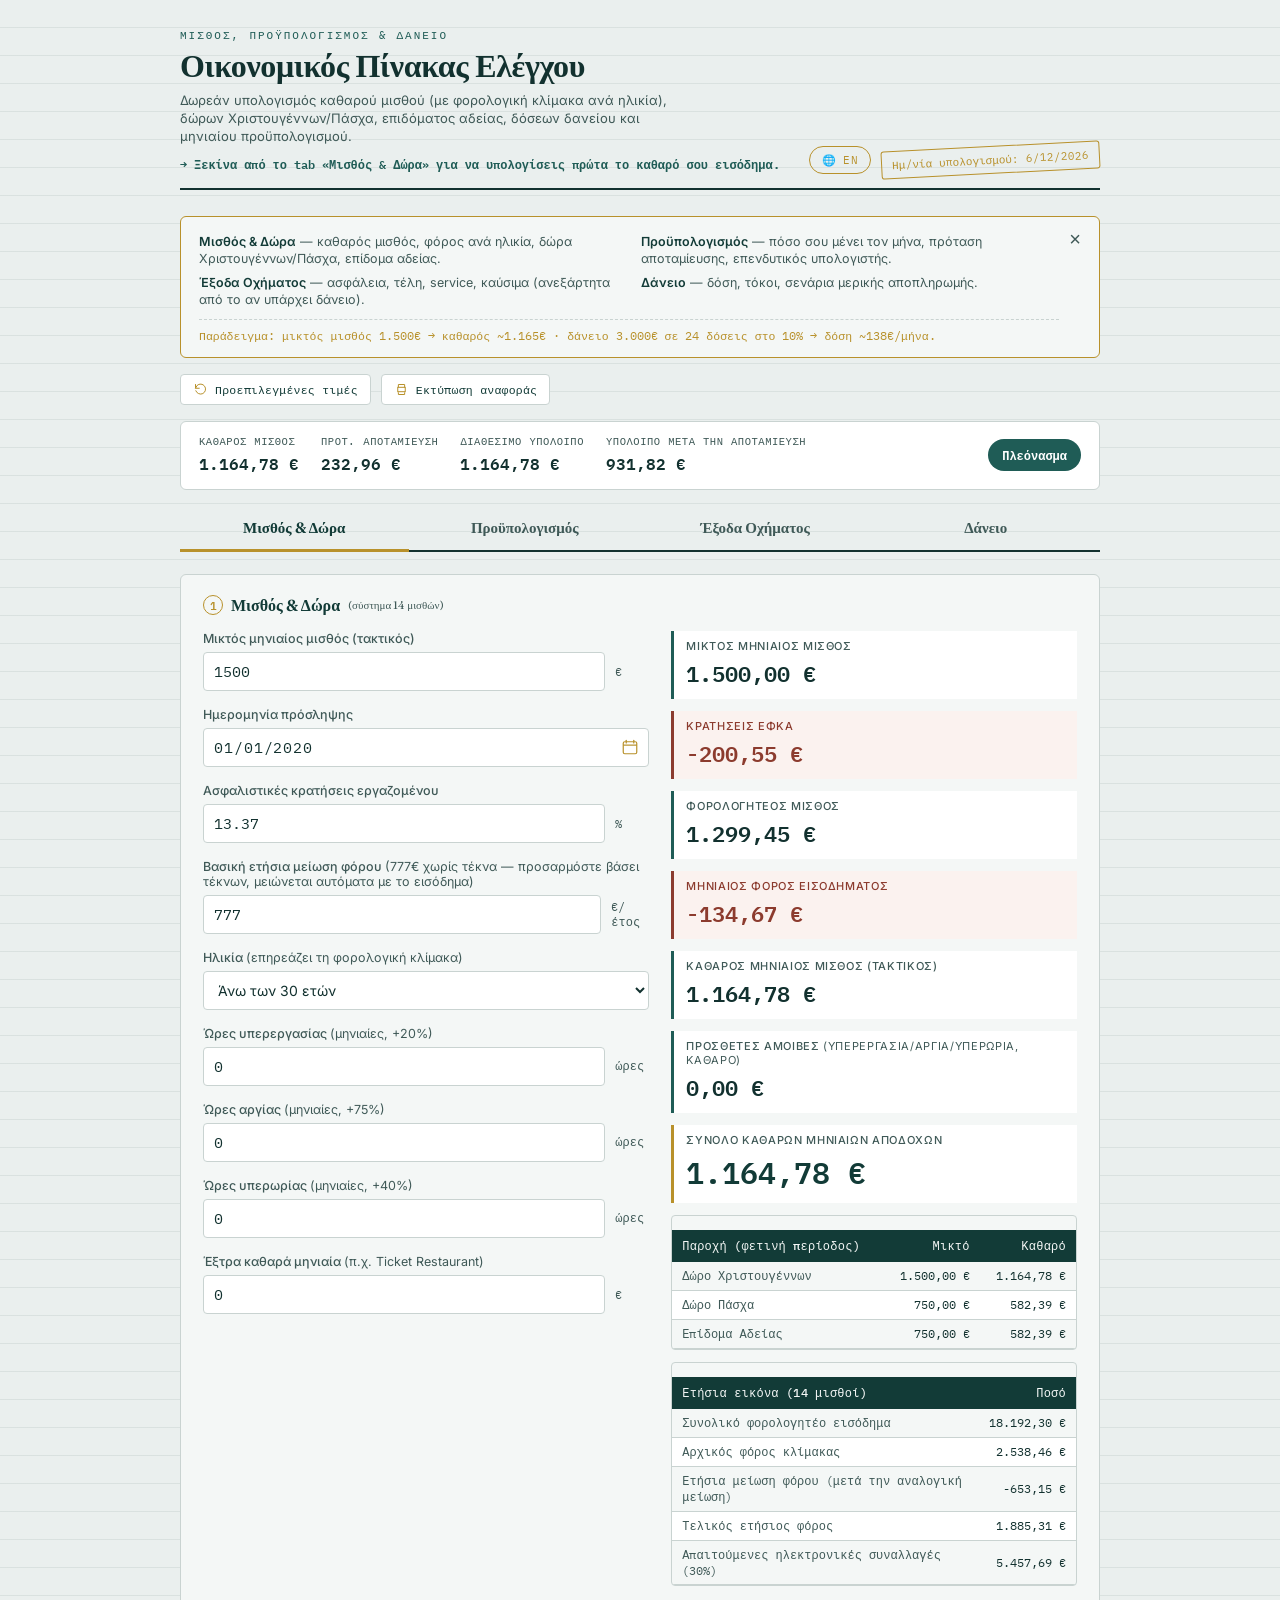
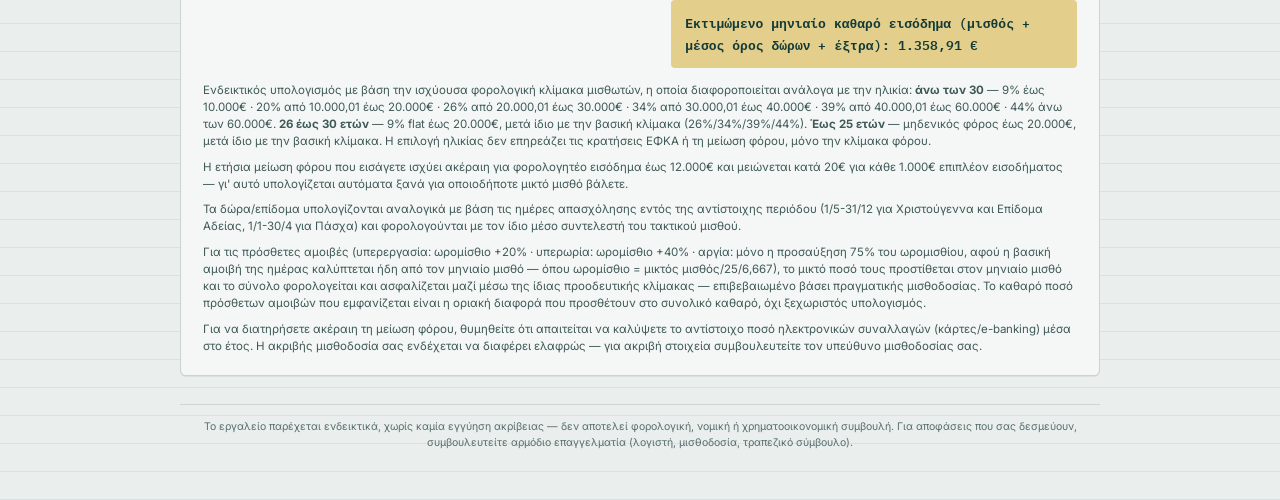
==== commit 87d20b28: "Add files via upload" ====
--- a/index.html
+++ b/index.html
@@ -3,20 +3,20 @@
 <head>
 <meta charset="UTF-8">
 <meta name="viewport" content="width=device-width, initial-scale=1">
-<title>Βιβλίο Εσόδων-Εξόδων — Υπολογισμός Καθαρού Μισθού, Δανείου & Προϋπολογισμού</title>
+<title>Οικονομικός Πίνακας Ελέγχου — Υπολογισμός Καθαρού Μισθού, Δανείου & Προϋπολογισμού</title>
 <meta name="description" content="Δωρεάν διαδραστικό εργαλείο για υπολογισμό καθαρού μισθού με τη φορολογική κλίμακα ανά ηλικία, δώρα Χριστουγέννων/Πάσχα, επίδομα αδείας, δόσεις δανείου, μηνιαίο προϋπολογισμό και επενδυτικό υπολογιστή. Διαθέσιμο στα Ελληνικά και Αγγλικά.">
 <meta property="og:type" content="website">
-<meta property="og:url" content="https://thgoulis.github.io/loan-ledger/">
-<meta property="og:title" content="Βιβλίο Εσόδων-Εξόδων — Υπολογισμός Καθαρού Μισθού, Δανείου & Προϋπολογισμού">
+<meta property="og:url" content="https://thgoulis.github.io/personal-finance-dashboard/">
+<meta property="og:title" content="Οικονομικός Πίνακας Ελέγχου — Υπολογισμός Καθαρού Μισθού, Δανείου & Προϋπολογισμού">
 <meta property="og:description" content="Δωρεάν διαδραστικό εργαλείο για υπολογισμό καθαρού μισθού, δώρων, δανείου και μηνιαίου προϋπολογισμού. Διαθέσιμο στα Ελληνικά και Αγγλικά.">
-<meta property="og:image" content="https://thgoulis.github.io/loan-ledger/og-image.png">
+<meta property="og:image" content="https://thgoulis.github.io/personal-finance-dashboard/og-image.png">
 <meta property="og:image:width" content="1200">
 <meta property="og:image:height" content="630">
 <meta property="og:locale" content="el_GR">
 <meta name="twitter:card" content="summary_large_image">
-<meta name="twitter:title" content="Βιβλίο Εσόδων-Εξόδων">
+<meta name="twitter:title" content="Οικονομικός Πίνακας Ελέγχου">
 <meta name="twitter:description" content="Δωρεάν υπολογισμός καθαρού μισθού, δανείου και μηνιαίου προϋπολογισμού.">
-<meta name="twitter:image" content="https://thgoulis.github.io/loan-ledger/og-image.png">
+<meta name="twitter:image" content="https://thgoulis.github.io/personal-finance-dashboard/og-image.png">
 <meta name="google-site-verification" content="slmGFKoAOpQcVqOAjaYi8hfK1qHEMDZGpM2ckOUDvAE" />
 <link rel="icon" type="image/svg+xml" href="data:image/svg+xml,%3Csvg xmlns='http://www.w3.org/2000/svg' viewBox='0 0 32 32'%3E%3Crect width='32' height='32' rx='6' fill='%2312312F'/%3E%3Crect x='7' y='9' width='18' height='2.5' rx='1' fill='%23EAEFEE'/%3E%3Crect x='7' y='15' width='18' height='2.5' rx='1' fill='%23EAEFEE'/%3E%3Crect x='7' y='21' width='12' height='2.5' rx='1' fill='%23B8912B'/%3E%3C/svg%3E">
 <style>
@@ -750,7 +750,7 @@
   <div class="letterhead">
     <div>
       <div class="eyebrow" data-i18n="eyebrow1">ΜΙΣΘΟΣ, ΠΡΟΫΠΟΛΟΓΙΣΜΟΣ & ΔΑΝΕΙΟ</div>
-      <h1 data-i18n="h1title">Βιβλίο Εσόδων-Εξόδων</h1>
+      <h1 data-i18n="h1title">Οικονομικός Πίνακας Ελέγχου</h1>
       <p class="page-intro" data-i18n="pageIntro1">Δωρεάν υπολογισμός καθαρού μισθού (με φορολογική κλίμακα ανά ηλικία), δώρων Χριστουγέννων/Πάσχα, επιδόματος αδείας, δόσεων δανείου και μηνιαίου προϋπολογισμού.</p>
       <p class="start-hint" data-i18n="startHint1">→ Ξεκίνα από το tab «Μισθός & Δώρα» για να υπολογίσεις πρώτα το καθαρό σου εισόδημα.</p>
     </div>
@@ -1398,7 +1398,7 @@
 const TRANSLATIONS = {
   el: {
   "eyebrow1": "ΜΙΣΘΟΣ, ΠΡΟΫΠΟΛΟΓΙΣΜΟΣ & ΔΑΝΕΙΟ",
-  "h1title": "Βιβλίο Εσόδων-Εξόδων",
+  "h1title": "Οικονομικός Πίνακας Ελέγχου",
   "pageIntro1": "Δωρεάν υπολογισμός καθαρού μισθού (με φορολογική κλίμακα ανά ηλικία), δώρων Χριστουγέννων/Πάσχα, επιδόματος αδείας, δόσεων δανείου και μηνιαίου προϋπολογισμού.",
   "siteFooter1": "Το εργαλείο παρέχεται ενδεικτικά, χωρίς καμία εγγύηση ακρίβειας — δεν αποτελεί φορολογική, νομική ή χρηματοοικονομική συμβουλή. Για αποφάσεις που σας δεσμεύουν, συμβουλευτείτε αρμόδιο επαγγελματία (λογιστή, μισθοδοσία, τραπεζικό σύμβουλο).",
   "startHint1": "\u2192 Ξεκίνα από το tab «Μισθός & Δώρα» για να υπολογίσεις πρώτα το καθαρό σου εισόδημα.",
@@ -1577,7 +1577,7 @@
 },
   en: {
   "eyebrow1": "SALARY, BUDGET & LOAN",
-  "h1title": "Income & Expense Ledger",
+  "h1title": "Personal Finance Dashboard",
   "pageIntro1": "Free calculator for net salary (with the age-based tax scale), Christmas/Easter bonuses, leave allowance, loan installments, and a monthly budget.",
   "siteFooter1": "This tool is provided for indicative purposes only, with no guarantee of accuracy \u2014 it does not constitute tax, legal, or financial advice. For decisions that commit you, consult a qualified professional (accountant, payroll manager, or bank advisor).",
   "startHint1": "\u2192 Start with the \u00abSalary & Bonuses\u00bb tab to work out your net income first.",
@@ -1768,7 +1768,7 @@
     if(dict[key] !== undefined) el.placeholder = dict[key];
   });
   document.documentElement.lang = currentLang;
-  document.title = currentLang === 'en' ? 'Income & Expense Ledger — Net Salary, Loan & Budget Calculator' : 'Βιβλίο Εσόδων-Εξόδων — Υπολογισμός Καθαρού Μισθού, Δανείου & Προϋπολογισμού';
+  document.title = currentLang === 'en' ? 'Personal Finance Dashboard — Net Salary, Loan & Budget Calculator' : 'Οικονομικός Πίνακας Ελέγχου — Υπολογισμός Καθαρού Μισθού, Δανείου & Προϋπολογισμού';
   const toggleBtn = document.getElementById('langToggleBtn');
   if(toggleBtn) toggleBtn.textContent = currentLang === 'el' ? '\uD83C\uDF10 EN' : '\uD83C\uDF10 EL';
 }
@@ -2632,7 +2632,7 @@
   const hasLoan = parseFloat(val('amount')) > 0;
 
   let html = `
-    <h1>${pt('Βιβλίο Εσόδων-Εξόδων — Αναφορά','Income & Expense Ledger — Report')}</h1>
+    <h1>${pt('Οικονομικός Πίνακας Ελέγχου — Αναφορά','Personal Finance Dashboard — Report')}</h1>
     <div class="print-date">${new Date().toLocaleDateString(currentLang==='en' ? 'en-GB' : 'el-GR')}</div>
 
     <h2>${pt('Μισθός & Δώρα','Salary & Bonuses')}</h2>
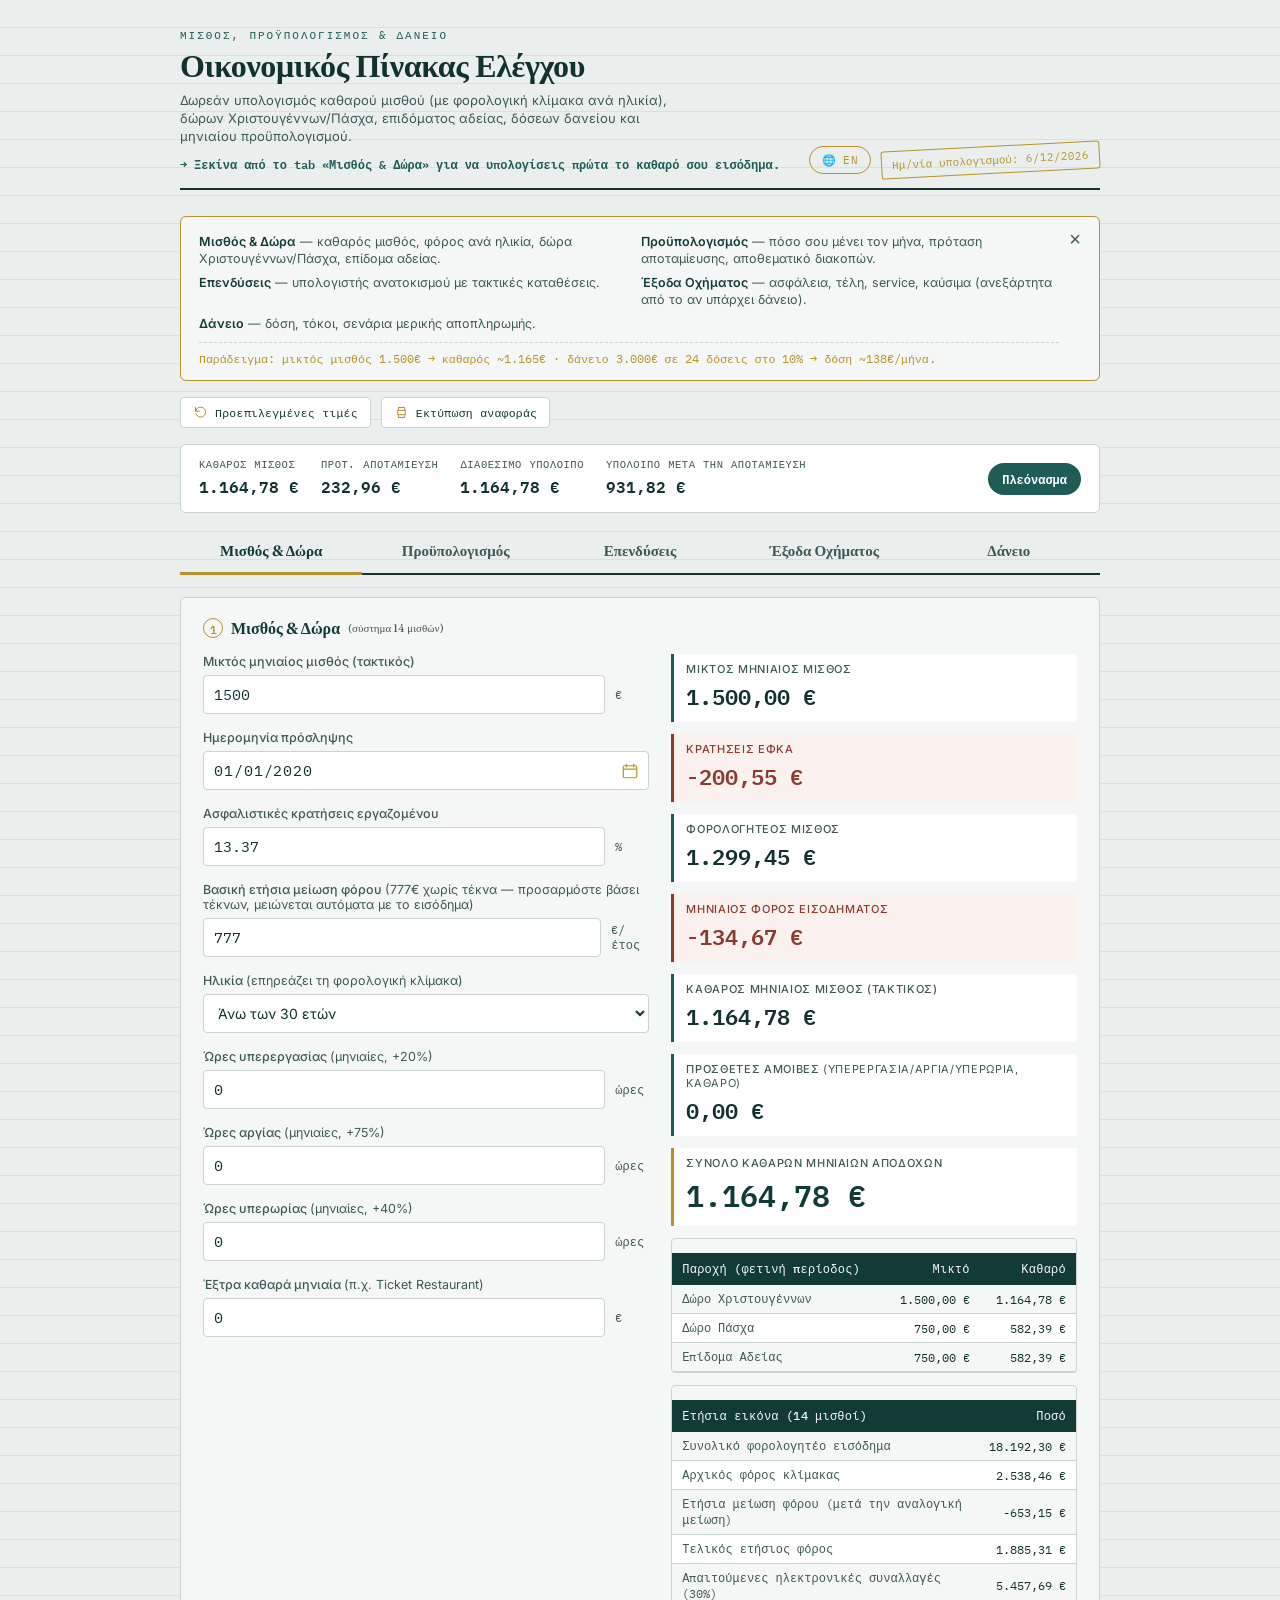
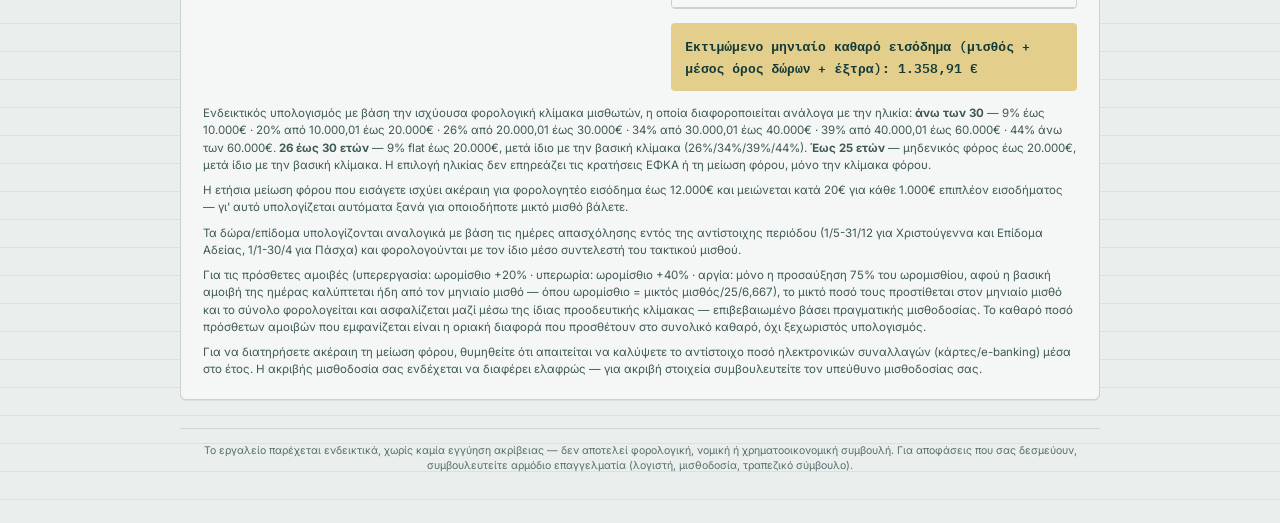
==== commit 1f4dfc7d: "Add files via upload" ====
--- a/index.html
+++ b/index.html
@@ -19,730 +19,7 @@
 <meta name="twitter:image" content="https://thgoulis.github.io/personal-finance-dashboard/og-image.png">
 <meta name="google-site-verification" content="slmGFKoAOpQcVqOAjaYi8hfK1qHEMDZGpM2ckOUDvAE" />
 <link rel="icon" type="image/svg+xml" href="data:image/svg+xml,%3Csvg xmlns='http://www.w3.org/2000/svg' viewBox='0 0 32 32'%3E%3Crect width='32' height='32' rx='6' fill='%2312312F'/%3E%3Crect x='7' y='9' width='18' height='2.5' rx='1' fill='%23EAEFEE'/%3E%3Crect x='7' y='15' width='18' height='2.5' rx='1' fill='%23EAEFEE'/%3E%3Crect x='7' y='21' width='12' height='2.5' rx='1' fill='%23B8912B'/%3E%3C/svg%3E">
-<style>
-@import url('https://fonts.googleapis.com/css2?family=Fraunces:opsz,wght@9..144,400;9..144,600;9..144,700&family=IBM+Plex+Mono:wght@400;500;600&family=Inter:wght@400;500;600&display=swap');
-
-:root{
-  --paper:#EAEFEE;
-  --paper-line:#c9d3d1;
-  --ink:#12312F;
-  --ink-soft:#3F5957;
-  --teal:#1F5C56;
-  --teal-deep:#123B37;
-  --brass:#B8912B;
-  --brass-soft:#E4CE8C;
-  --red-ink:#8C3B2E;
-  --card:#F4F7F6;
-  --shadow: 0 1px 0 rgba(18,49,47,0.08);
-}
-*{box-sizing:border-box;}
-body{
-  margin:0;
-  background:
-    repeating-linear-gradient(180deg, transparent, transparent 27px, var(--paper-line) 28px),
-    var(--paper);
-  color:var(--ink);
-  font-family:'Inter', sans-serif;
-  padding:28px 16px 60px;
-  min-height:100vh;
-  overflow-x:hidden;
-}
-.sheet{
-  max-width:920px;
-  margin:0 auto;
-}
-.letterhead{
-  display:flex;
-  justify-content:space-between;
-  align-items:flex-end;
-  border-bottom:2px solid var(--ink);
-  padding-bottom:14px;
-  margin-bottom:26px;
-}
-.letterhead-right{
-  display:flex;
-  align-items:center;
-  gap:10px;
-}
-.lang-pill{
-  font-family:'IBM Plex Mono', monospace;
-  font-size:11px;
-  letter-spacing:0.03em;
-  padding:6px 12px;
-  border:1px solid var(--brass);
-  border-radius:999px;
-  background:transparent;
-  color:var(--brass);
-  cursor:pointer;
-}
-.lang-pill:hover{ background:var(--brass); color:#fff; }
-.lang-pill:focus-visible{ outline:2px solid var(--teal); outline-offset:2px; }
-.letterhead .eyebrow{
-  font-family:'IBM Plex Mono', monospace;
-  font-size:11px;
-  letter-spacing:0.18em;
-  color:var(--teal);
-  margin-bottom:4px;
-}
-h1{
-  font-family:'Fraunces', serif;
-  font-weight:600;
-  font-size:32px;
-  margin:0;
-  letter-spacing:-0.01em;
-}
-.page-intro{
-  font-size:13px;
-  color:var(--ink-soft);
-  margin:6px 0 0;
-  max-width:520px;
-  line-height:1.4;
-}
-.start-hint{
-  font-family:'IBM Plex Mono', monospace;
-  font-size:12px;
-  color:var(--teal);
-  margin:8px 0 0;
-  font-weight:600;
-}
-.stamp{
-  font-family:'IBM Plex Mono', monospace;
-  font-size:11px;
-  color:var(--ink-soft);
-  border:1.5px solid var(--brass);
-  color:var(--brass);
-  padding:6px 10px;
-  transform:rotate(-3deg);
-  border-radius:3px;
-  white-space:nowrap;
-}
-
-.grid{
-  display:grid;
-  grid-template-columns:1.1fr 1fr;
-  gap:22px;
-}
-.grid > *{ min-width:0; }
-@media (max-width:760px){ .grid{grid-template-columns:1fr;} }
-
-/* --- Mobile refinements (desktop layout above untouched) --- */
-@media (max-width:640px){
-  body{ padding:16px 10px 40px; }
-  .sheet{ max-width:100%; }
-
-  .letterhead{
-    flex-direction:column;
-    align-items:flex-start;
-    gap:8px;
-  }
-  .letterhead-right{ align-self:flex-start; }
-  .letterhead .stamp{ transform:none; align-self:flex-start; }
-  h1{ font-size:24px; }
-
-  .data-toolbar{ flex-wrap:wrap; gap:8px; }
-  .toolbar-btn{ font-size:11px; padding:8px 10px; flex:1 1 auto; text-align:center; }
-  .toolbar-status{ flex-basis:100%; }
-
-  .tab-nav{ flex-wrap:wrap; gap:0; }
-  .tab-btn{ flex:1 1 45%; font-size:13px; padding:10px 6px; }
-
-  .summary-bar{ gap:12px; padding:10px 14px; }
-  .summary-value{ font-size:14px; }
-  .summary-badge{ margin-left:0; flex-basis:100%; text-align:center; }
-
-  .card{ padding:16px 14px; }
-
-  .results{ grid-template-columns:1fr !important; }
-  .compare{ grid-template-columns:1fr; }
-
-  .result-box.big .value{ font-size:24px; }
-  .result-box .value{ font-size:18px; }
-
-  table.amort-table{ font-size:11px; }
-  table.amort-table td, table.amort-table th{ padding:5px 6px; }
-
-  .date-wrap input.date-input{ font-size:14px; }
-}
-
-.card{
-  background:var(--card);
-  border:1px solid var(--paper-line);
-  border-radius:6px;
-  padding:20px 22px;
-  box-shadow:var(--shadow);
-  min-width:0;
-}
-.card h2{
-  font-family:'Fraunces', serif;
-  font-size:16px;
-  font-weight:600;
-  margin:0 0 16px;
-  color:var(--teal-deep);
-  display:flex;
-  align-items:center;
-  gap:8px;
-}
-.card h2 .num{
-  font-family:'IBM Plex Mono', monospace;
-  font-size:11px;
-  color:var(--brass);
-  border:1px solid var(--brass);
-  border-radius:50%;
-  width:20px;height:20px;
-  display:flex;align-items:center;justify-content:center;
-}
-
-.field{ margin-bottom:16px; }
-.resync-link{
-  background:none;
-  border:none;
-  padding:4px 0 0;
-  font-family:'IBM Plex Mono', monospace;
-  font-size:10.5px;
-  color:var(--teal);
-  cursor:pointer;
-  text-decoration:underline;
-}
-.resync-link:hover{ color:var(--teal-deep); }
-.field label{
-  display:block;
-  font-size:12.5px;
-  color:var(--ink-soft);
-  margin-bottom:6px;
-  font-weight:500;
-}
-.field .row{ display:flex; align-items:center; gap:10px; }
-input[type=number], input[type=range]{
-  width:100%;
-}
-input.date-input{
-  width:100%;
-  font-family:'IBM Plex Mono', monospace;
-  font-size:15px;
-  letter-spacing:0.06em;
-  padding:9px 10px;
-  border:1px solid var(--paper-line);
-  border-radius:4px;
-  background:#fff;
-  color:var(--ink);
-}
-input.date-input:focus{ outline:2px solid var(--teal); outline-offset:1px; }
-input.date-input::placeholder{ color:var(--paper-line); letter-spacing:0.06em; }
-select.date-input{
-  width:100%;
-  font-family:'Inter', sans-serif;
-  font-size:14px;
-  padding:9px 10px;
-  border:1px solid var(--paper-line);
-  border-radius:4px;
-  background:#fff;
-  color:var(--ink);
-  cursor:pointer;
-}
-select.date-input:focus{ outline:2px solid var(--teal); outline-offset:1px; }
-.date-wrap{
-  position:relative;
-  display:flex;
-  align-items:center;
-}
-.date-wrap input.date-input{ padding-right:38px; }
-.date-wrap .calendar-icon{
-  position:absolute;
-  right:10px;
-  top:50%;
-  transform:translateY(-50%);
-  color:var(--brass);
-  pointer-events:none;
-}
-.date-wrap input[type=date]{
-  position:absolute;
-  right:4px;
-  top:50%;
-  transform:translateY(-50%);
-  width:26px;
-  height:26px;
-  opacity:0;
-  cursor:pointer;
-  border:none;
-  padding:0;
-}
-input[type=number]{
-  font-family:'IBM Plex Mono', monospace;
-  font-size:15px;
-  padding:9px 10px;
-  border:1px solid var(--paper-line);
-  border-radius:4px;
-  background:#fff;
-  color:var(--ink);
-}
-input[type=number]:focus{ outline:2px solid var(--teal); outline-offset:1px; }
-input[type=range]{
-  accent-color:var(--teal);
-}
-.unit{
-  font-family:'IBM Plex Mono', monospace;
-  font-size:12px;
-  color:var(--ink-soft);
-  min-width:34px;
-}
-
-.results{
-  display:grid;
-  grid-template-columns:1fr 1fr;
-  gap:12px;
-  margin-bottom:6px;
-}
-.results > *{ min-width:0; }
-.result-box{
-  border-left:3px solid var(--teal);
-  padding:8px 12px;
-  background:#fff;
-}
-.result-box.big{
-  grid-column:1/-1;
-  border-left-color:var(--brass);
-}
-.result-box .label{
-  font-size:11px;
-  text-transform:uppercase;
-  letter-spacing:0.06em;
-  color:var(--ink-soft);
-  font-weight:500;
-}
-.result-box .value{
-  font-family:'IBM Plex Mono', monospace;
-  font-size:22px;
-  font-weight:600;
-  color:var(--ink);
-  margin-top:2px;
-}
-.result-box.big .value{ font-size:30px; color:var(--teal-deep); }
-.result-caption{
-  font-family:'IBM Plex Mono', monospace;
-  font-size:10.5px;
-  color:var(--ink-soft);
-  margin-top:4px;
-}
-.dti-indicator{
-  display:flex;
-  align-items:center;
-  gap:8px;
-  margin-top:10px;
-  padding-top:10px;
-  border-top:1px dashed var(--paper-line);
-}
-.dti-badge{
-  font-family:'IBM Plex Mono', monospace;
-  font-size:11px;
-  font-weight:600;
-  padding:3px 10px;
-  border-radius:999px;
-  color:#fff;
-  flex-shrink:0;
-}
-.dti-badge.ok{ background:var(--teal); }
-.dti-badge.warn{ background:var(--brass); }
-.dti-badge.over{ background:var(--red-ink); }
-.dti-text{
-  font-size:11.5px;
-  color:var(--ink-soft);
-  line-height:1.4;
-}
-.dti-note{
-  font-size:11px;
-  color:var(--ink-soft);
-  line-height:1.4;
-  margin-top:8px;
-}
-.dti-note a{
-  color:var(--teal);
-  font-weight:600;
-  text-decoration:underline;
-  cursor:pointer;
-}
-.dti-note a:hover{ color:var(--teal-deep); }
-
-.ledger-strip{
-  margin-top:22px;
-}
-.ledger-row{
-  display:flex;
-  align-items:center;
-  gap:10px;
-  margin-bottom:6px;
-  font-family:'IBM Plex Mono', monospace;
-  font-size:11px;
-}
-.ledger-row .yr{ width:34px; color:var(--ink-soft); }
-.bar{
-  flex:1;
-  height:14px;
-  display:flex;
-  border-radius:2px;
-  overflow:hidden;
-  background:#dfe6e5;
-}
-.bar .principal{ background:var(--teal); }
-.bar .interest{ background:var(--brass-soft); }
-.legend{
-  display:flex; gap:18px; margin-top:10px;
-  font-family:'IBM Plex Mono', monospace; font-size:11px; color:var(--ink-soft);
-}
-.legend span{ display:inline-flex; align-items:center; gap:6px; }
-.swatch{ width:10px;height:10px;border-radius:2px; display:inline-block; }
-
-.divider{
-  border:none;
-  border-top:1px dashed var(--paper-line);
-  margin:26px 0;
-}
-
-.toggle-group{
-  display:flex;
-  gap:8px;
-  margin-bottom:16px;
-}
-.toggle-group button{
-  flex:1;
-  padding:9px 10px;
-  border-radius:4px;
-  border:1px solid var(--paper-line);
-  background:#fff;
-  color:var(--ink-soft);
-  font-family:'Inter', sans-serif;
-  font-size:12.5px;
-  font-weight:500;
-  cursor:pointer;
-}
-.toggle-group button.active{
-  background:var(--teal);
-  border-color:var(--teal);
-  color:#fff;
-}
-.toggle-group button:focus-visible{ outline:2px solid var(--brass); outline-offset:2px; }
-
-.compute-btn{
-  width:100%;
-  padding:12px;
-  background:var(--teal-deep);
-  color:#F4F7F6;
-  border:none;
-  border-radius:4px;
-  font-family:'IBM Plex Mono', monospace;
-  font-size:13px;
-  letter-spacing:0.04em;
-  cursor:pointer;
-  margin-top:4px;
-}
-.compute-btn:hover{ background:var(--teal); }
-.compute-btn:focus-visible{ outline:2px solid var(--brass); outline-offset:2px; }
-
-.compare{
-  display:grid;
-  grid-template-columns:1fr 1fr;
-  gap:14px;
-  margin-top:16px;
-}
-.compare .col{
-  padding:12px 14px;
-  border-radius:4px;
-  background:#fff;
-  border:1px solid var(--paper-line);
-}
-.compare .col.after{ border-color:var(--brass); }
-.compare .col h3{
-  margin:0 0 8px;
-  font-family:'IBM Plex Mono', monospace;
-  font-size:11px;
-  text-transform:uppercase;
-  letter-spacing:0.08em;
-  color:var(--ink-soft);
-}
-.compare .row2{
-  display:flex; justify-content:space-between; margin-bottom:6px;
-  font-size:13px;
-}
-.compare .row2 .v{ font-family:'IBM Plex Mono', monospace; font-weight:600; }
-
-.savings-banner{
-  margin-top:14px;
-  padding:12px 14px;
-  background:var(--brass-soft);
-  border-radius:4px;
-  font-family:'IBM Plex Mono', monospace;
-  font-size:13px;
-  color:var(--teal-deep);
-  font-weight:600;
-}
-
-.note{
-  font-size:11.5px;
-  color:var(--ink-soft);
-  margin-top:14px;
-  line-height:1.5;
-}
-.note p{ margin:0 0 8px; }
-.note p:last-child{ margin-bottom:0; }
-.site-footer{
-  margin-top:28px;
-  padding-top:14px;
-  border-top:1px solid var(--paper-line);
-  font-size:10.5px;
-  color:var(--ink-soft);
-  line-height:1.5;
-  text-align:center;
-  opacity:0.85;
-}
-.table-wrap{
-  max-height:340px;
-  overflow-y:auto;
-  overflow-x:auto;
-  margin-top:12px;
-  border:1px solid var(--paper-line);
-  border-radius:4px;
-}
-table.amort-table{
-  width:100%;
-  border-collapse:collapse;
-  font-family:'IBM Plex Mono', monospace;
-  font-size:12px;
-}
-table.amort-table thead th{
-  position:sticky;
-  top:0;
-  background:var(--teal-deep);
-  color:#F4F7F6;
-  text-align:right;
-  padding:8px 10px;
-  font-weight:500;
-  letter-spacing:0.02em;
-}
-table.amort-table thead th:first-child{ text-align:left; }
-table.amort-table td{
-  text-align:right;
-  padding:6px 10px;
-  border-bottom:1px solid var(--paper-line);
-}
-table.amort-table td:first-child{ text-align:left; color:var(--ink-soft); }
-table.amort-table tbody tr:nth-child(even){ background:#fff; }
-@media (prefers-reduced-motion: reduce){ * { transition:none !important; } }
-
-.print-only{ display:none; }
-
-@media print{
-  body{ background:#fff; padding:0; }
-  .data-toolbar, .summary-bar, .tab-nav, .lang-pill, .intro-card, #tabLoan, #tabMoto, #tabSalary, #tabBudget{ display:none !important; }
-  .print-only{
-    display:block;
-    font-family:'Inter', sans-serif;
-    color:var(--ink);
-  }
-  .print-only h1{
-    font-family:'Fraunces', serif;
-    font-size:22px;
-    margin:0 0 4px;
-  }
-  .print-only .print-date{
-    font-family:'IBM Plex Mono', monospace;
-    font-size:11px;
-    color:var(--ink-soft);
-    margin-bottom:18px;
-  }
-  .print-only h2{
-    font-family:'Fraunces', serif;
-    font-size:15px;
-    border-bottom:1.5px solid var(--ink);
-    padding-bottom:4px;
-    margin:18px 0 8px;
-  }
-  .print-only table{
-    width:100%;
-    border-collapse:collapse;
-    font-size:12.5px;
-    margin-bottom:6px;
-  }
-  .print-only td{
-    padding:4px 6px;
-    border-bottom:1px solid var(--paper-line);
-  }
-  .print-only td:first-child{ color:var(--ink-soft); }
-  .print-only td:last-child{
-    text-align:right;
-    font-family:'IBM Plex Mono', monospace;
-    font-weight:600;
-  }
-}
-
-.intro-card{
-  position:relative;
-  background:var(--card);
-  border:1px solid var(--brass);
-  border-radius:6px;
-  padding:16px 40px 14px 18px;
-  margin-bottom:16px;
-}
-.intro-close{
-  position:absolute;
-  top:8px;
-  right:10px;
-  background:none;
-  border:none;
-  font-size:20px;
-  line-height:1;
-  color:var(--ink-soft);
-  cursor:pointer;
-  padding:4px 8px;
-}
-.intro-close:hover{ color:var(--red-ink); }
-.intro-grid{
-  display:grid;
-  grid-template-columns:1fr 1fr;
-  gap:6px 24px;
-  margin-bottom:10px;
-}
-.intro-item{
-  font-size:12.5px;
-  line-height:1.4;
-  color:var(--ink-soft);
-}
-.intro-item strong{
-  color:var(--teal-deep);
-  font-weight:600;
-}
-.intro-example{
-  font-family:'IBM Plex Mono', monospace;
-  font-size:11.5px;
-  color:var(--brass);
-  padding-top:8px;
-  border-top:1px dashed var(--paper-line);
-}
-@media (max-width:640px){
-  .intro-grid{ grid-template-columns:1fr; }
-}
-
-.data-toolbar{
-  display:flex;
-  align-items:center;
-  gap:10px;
-  margin-bottom:16px;
-}
-.toolbar-btn{
-  font-family:'IBM Plex Mono', monospace;
-  font-size:11.5px;
-  letter-spacing:0.02em;
-  padding:7px 12px;
-  border:1px solid var(--paper-line);
-  border-radius:4px;
-  background:#fff;
-  color:var(--teal-deep);
-  cursor:pointer;
-  display:inline-flex;
-  align-items:center;
-  gap:7px;
-}
-.toolbar-btn .tbtn-icon{ color:var(--brass); flex-shrink:0; }
-.toolbar-btn:hover{ border-color:var(--teal); }
-.toolbar-btn:focus-visible{ outline:2px solid var(--brass); outline-offset:2px; }
-.toolbar-status{
-  font-family:'IBM Plex Mono', monospace;
-  font-size:11.5px;
-  color:var(--teal-deep);
-}
-
-.summary-bar{
-  display:flex;
-  align-items:center;
-  gap:22px;
-  flex-wrap:wrap;
-  background:#fff;
-  border:1px solid var(--paper-line);
-  border-radius:6px;
-  padding:12px 18px;
-  margin-bottom:16px;
-}
-.summary-item{
-  display:flex;
-  flex-direction:column;
-  gap:2px;
-}
-.summary-label{
-  font-family:'IBM Plex Mono', monospace;
-  font-size:10.5px;
-  text-transform:uppercase;
-  letter-spacing:0.05em;
-  color:var(--ink-soft);
-}
-.summary-value{
-  font-family:'IBM Plex Mono', monospace;
-  font-size:16px;
-  font-weight:600;
-  color:var(--ink);
-}
-.summary-badge{
-  margin-left:auto;
-  font-family:'IBM Plex Mono', monospace;
-  font-size:12px;
-  font-weight:600;
-  padding:6px 14px;
-  border-radius:999px;
-  color:#fff;
-}
-.summary-badge.surplus{ background:var(--teal); }
-.summary-badge.risk{ background:var(--brass); }
-.summary-badge.deficit{ background:var(--red-ink); }
-
-.tab-nav{
-  display:flex;
-  gap:2px;
-  margin-bottom:22px;
-  border-bottom:2px solid var(--ink);
-}
-.tab-btn{
-  flex:1;
-  padding:12px 14px;
-  background:transparent;
-  border:none;
-  font-family:'Fraunces', serif;
-  font-size:15px;
-  font-weight:600;
-  color:var(--ink-soft);
-  cursor:pointer;
-  border-bottom:3px solid transparent;
-  margin-bottom:-2px;
-}
-.tab-btn.active{
-  color:var(--teal-deep);
-  border-bottom-color:var(--brass);
-}
-.tab-btn:focus-visible{ outline:2px solid var(--brass); outline-offset:2px; }
-.tab-btn:disabled{
-  color:var(--paper-line);
-  cursor:not-allowed;
-  pointer-events:none;
-}
-.result-box.negative{ border-left-color:var(--red-ink); }
-.result-box.deduction{
-  border-left-color:var(--red-ink);
-  background:#fbf2ef;
-}
-.result-box.deduction .label{ color:var(--red-ink); }
-.result-box.deduction .value{ color:var(--red-ink); }
-.tip-item{
-  display:flex;
-  gap:10px;
-  padding:9px 0;
-  border-bottom:1px dashed var(--paper-line);
-  font-size:13px;
-  line-height:1.5;
-}
-.tip-item:last-child{ border-bottom:none; }
-.tip-icon{
-  font-family:'IBM Plex Mono', monospace;
-  color:var(--brass);
-  flex-shrink:0;
-}
-.result-box.negative .value{ color:var(--red-ink); }
-</style>
+<link rel="stylesheet" href="style.css">
 </head>
 <body>
 <div class="sheet">
@@ -764,7 +41,8 @@
     <button type="button" class="intro-close" id="introCloseBtn" aria-label="Κλείσιμο">×</button>
     <div class="intro-grid">
       <div class="intro-item"><strong data-i18n="introT1">Μισθός & Δώρα</strong><span data-i18n="introD1"> — καθαρός μισθός, φόρος ανά ηλικία, δώρα Χριστουγέννων/Πάσχα, επίδομα αδείας.</span></div>
-      <div class="intro-item"><strong data-i18n="introT2">Προϋπολογισμός</strong><span data-i18n="introD2"> — πόσο σου μένει τον μήνα, πρόταση αποταμίευσης, επενδυτικός υπολογιστής.</span></div>
+      <div class="intro-item"><strong data-i18n="introT2">Προϋπολογισμός</strong><span data-i18n="introD2"> — πόσο σου μένει τον μήνα, πρόταση αποταμίευσης, αποθεματικό διακοπών.</span></div>
+      <div class="intro-item"><strong data-i18n="introT5">Επενδύσεις</strong><span data-i18n="introD5"> — υπολογιστής ανατοκισμού με τακτικές καταθέσεις.</span></div>
       <div class="intro-item"><strong data-i18n="introT4">Έξοδα Οχήματος</strong><span data-i18n="introD4"> — ασφάλεια, τέλη, service, καύσιμα (ανεξάρτητα από το αν υπάρχει δάνειο).</span></div>
       <div class="intro-item"><strong data-i18n="introT3">Δάνειο</strong><span data-i18n="introD3"> — δόση, τόκοι, σενάρια μερικής αποπληρωμής.</span></div>
     </div>
@@ -817,6 +95,7 @@
   <div class="tab-nav">
     <button id="tabBtnSalary" class="tab-btn active" data-i18n="btn46">Μισθός & Δώρα</button>
     <button id="tabBtnBudget" class="tab-btn" data-i18n="btn47">Προϋπολογισμός</button>
+    <button id="tabBtnInvest" class="tab-btn" data-i18n="btn50b">Επενδύσεις</button>
     <button id="tabBtnMoto" class="tab-btn" data-i18n="btn49">Έξοδα Οχήματος</button>
     <button id="tabBtnLoan" class="tab-btn" data-i18n="btn48">Δάνειο</button>
   </div>
@@ -1215,7 +494,34 @@
 
 
     <div class="card">
-      <h2 data-i18n="h239"><span class="num">3</span> Επενδυτικός Υπολογιστής</h2>
+      <h2 data-i18n="h240"><span class="num">3</span> Αποθεματικό Διακοπών / Δραστηριοτήτων</h2>
+
+      <div class="field">
+        <label for="vacationSaved" data-i18n="lbl27">Ήδη αποταμιευμένα</label>
+        <div class="row">
+          <input type="number" id="vacationSaved" value="0" min="0" step="50">
+          <span class="unit" data-i18n="unit119">€</span>
+        </div>
+      </div>
+
+      <div class="results" style="grid-template-columns:1fr 1fr; margin-top:8px;">
+        <div class="result-box">
+          <div class="label" data-i18n="reslbl90">Προτεινόμενη προσθήκη <span style="font-weight:400;">(πλεόνασμα δώρων φέτος)</span></div>
+          <div class="value" id="vacationSuggestedAdd">—</div>
+        </div>
+        <div class="result-box big">
+          <div class="label" data-i18n="reslbl91">Νέο σύνολο αν το προσθέσεις</div>
+          <div class="value" id="vacationNewTotal">—</div>
+        </div>
+      </div>
+    </div>
+    <div class="note" data-i18n="note96">Το αποθεματικό διακοπών λειτουργεί σαν τα δώρα/επίδομα αδείας: δεν είναι μέρος του τακτικού μηνιαίου προϋπολογισμού, αλλά ένα ξεχωριστό ποσό που συσσωρεύεται από το πλεόνασμα των δώρων (αφού καλυφθούν τα πάγια έξοδα οχήματος) και μπορεί να ξοδευτεί ελεύθερα σε διακοπές, ταξίδια ή άλλες δραστηριότητες. Το "ήδη αποταμιευμένα" το ενημερώνετε εσείς χειροκίνητα κάθε φορά που προσθέτετε ή ξοδεύετε από αυτό.</div>
+  </div>
+  <!-- /tabBudget -->
+
+  <div id="tabInvest" style="display:none;">
+    <div class="card">
+      <h2 data-i18n="h239"><span class="num">4</span> Επενδυτικός Υπολογιστής</h2>
       <div class="grid" style="margin-top:4px;">
         <div>
           <div class="field">
@@ -1298,31 +604,9 @@
       </div>
       <div class="note" data-i18n="note95">Υποθετικός υπολογισμός με σταθερό ετήσιο ποσοστό απόδοσης (χωρίς διακυμάνσεις αγοράς) και τακτικές καταθέσεις. Δεν λαμβάνει υπόψη φόρους, προμήθειες διαχείρισης ή πληθωρισμό. Μια επενδυτική στρατηγική τακτικών καταθέσεων δεν εγγυάται κέρδος ούτε προστατεύει από ζημία — τα πραγματικά αποτελέσματα θα διαφέρουν.</div>
     </div>
-    <div class="card">
-      <h2 data-i18n="h240"><span class="num">4</span> Αποθεματικό Διακοπών / Δραστηριοτήτων</h2>
-
-      <div class="field">
-        <label for="vacationSaved" data-i18n="lbl27">Ήδη αποταμιευμένα</label>
-        <div class="row">
-          <input type="number" id="vacationSaved" value="0" min="0" step="50">
-          <span class="unit" data-i18n="unit119">€</span>
-        </div>
-      </div>
-
-      <div class="results" style="grid-template-columns:1fr 1fr; margin-top:8px;">
-        <div class="result-box">
-          <div class="label" data-i18n="reslbl90">Προτεινόμενη προσθήκη <span style="font-weight:400;">(πλεόνασμα δώρων φέτος)</span></div>
-          <div class="value" id="vacationSuggestedAdd">—</div>
-        </div>
-        <div class="result-box big">
-          <div class="label" data-i18n="reslbl91">Νέο σύνολο αν το προσθέσεις</div>
-          <div class="value" id="vacationNewTotal">—</div>
-        </div>
-      </div>
-    </div>
-    <div class="note" data-i18n="note96">Το αποθεματικό διακοπών λειτουργεί σαν τα δώρα/επίδομα αδείας: δεν είναι μέρος του τακτικού μηνιαίου προϋπολογισμού, αλλά ένα ξεχωριστό ποσό που συσσωρεύεται από το πλεόνασμα των δώρων (αφού καλυφθούν τα πάγια έξοδα οχήματος) και μπορεί να ξοδευτεί ελεύθερα σε διακοπές, ταξίδια ή άλλες δραστηριότητες. Το "ήδη αποταμιευμένα" το ενημερώνετε εσείς χειροκίνητα κάθε φορά που προσθέτετε ή ξοδεύετε από αυτό.</div>
-  </div>
-  <!-- /tabBudget -->
+  </div>
+  <!-- /tabInvest -->
+
 
   <div id="tabMoto" style="display:none;">
     <div class="grid">
@@ -1392,1373 +676,6 @@
 </div>
 
 
-<script>
-
-// --- Language / i18n ---
-const TRANSLATIONS = {
-  el: {
-  "eyebrow1": "ΜΙΣΘΟΣ, ΠΡΟΫΠΟΛΟΓΙΣΜΟΣ & ΔΑΝΕΙΟ",
-  "h1title": "Οικονομικός Πίνακας Ελέγχου",
-  "pageIntro1": "Δωρεάν υπολογισμός καθαρού μισθού (με φορολογική κλίμακα ανά ηλικία), δώρων Χριστουγέννων/Πάσχα, επιδόματος αδείας, δόσεων δανείου και μηνιαίου προϋπολογισμού.",
-  "siteFooter1": "Το εργαλείο παρέχεται ενδεικτικά, χωρίς καμία εγγύηση ακρίβειας — δεν αποτελεί φορολογική, νομική ή χρηματοοικονομική συμβουλή. Για αποφάσεις που σας δεσμεύουν, συμβουλευτείτε αρμόδιο επαγγελματία (λογιστή, μισθοδοσία, τραπεζικό σύμβουλο).",
-  "startHint1": "\u2192 Ξεκίνα από το tab «Μισθός & Δώρα» για να υπολογίσεις πρώτα το καθαρό σου εισόδημα.",
-  "introT1": "Μισθός & Δώρα",
-  "introD1": " — καθαρός μισθός, φόρος ανά ηλικία, δώρα Χριστουγέννων/Πάσχα, επίδομα αδείας.",
-  "introT2": "Προϋπολογισμός",
-  "introD2": " — πόσο σου μένει τον μήνα, πρόταση αποταμίευσης, επενδυτικός υπολογιστής.",
-  "introT3": "Δάνειο",
-  "introD3": " — δόση, τόκοι, σενάρια μερικής αποπληρωμής.",
-  "introT4": "Έξοδα Οχήματος",
-  "introD4": " — ασφάλεια, τέλη, service, καύσιμα (ανεξάρτητα από το αν υπάρχει δάνειο).",
-  "introExample": "Παράδειγμα: μικτός μισθός 1.500€ → καθαρός ~1.165€ · δάνειο 3.000€ σε 24 δόσεις στο 10% → δόση ~138€/μήνα.",
-  "btn43": "Αποθήκευση",
-  "btn44": "Προεπιλεγμένες τιμές",
-  "btn45": "Εκτύπωση αναφοράς",
-  "sumlbl1": "Καθαρός μισθός",
-  "sumlbl2": "Προτ. αποταμίευση",
-  "sumlbl3": "Δόση δανείου",
-  "sumlbl4": "Διαθέσιμο υπόλοιπο",
-  "sumlbl5": "Υπόλοιπο μετά την αποταμίευση",
-  "btn46": "Μισθός & Δώρα",
-  "btn47": "Προϋπολογισμός",
-  "btn48": "Δάνειο",
-  "btn49": "Έξοδα Οχήματος",
-  "h234": "<span class=\"num\">7</span> Στοιχεία Δανείου",
-  "lbl1": "Ποσό δανείου",
-  "unit97": "€",
-  "lbl2": "Προκαταβολή",
-  "unit98": "€",
-  "lbl3": "Διάρκεια αποπληρωμής",
-  "unit99": "δόσεις",
-  "lbl4": "Ετήσιο επιτόκιο",
-  "unit100": "%",
-  "btn50": "Καθαρισμός πεδίων δανείου <span style=\"font-weight:400;\">(εκτός επιτοκίου)</span>",
-  "h235": "<span class=\"num\">8</span> Αποτελέσματα",
-  "reslbl66": "Μηνιαία δόση",
-  "dtiNote1": "Παρακαλώ συμπληρώστε τα πάγια έξοδα του μήνα (συμπεριλαμβανομένων ενοικίου, λογαριασμών και δανείων) στα <a href=\"#\" id=\"dtiFixedExpensesLink\">Λοιπά σταθερά μηνιαία έξοδα</a>, με σκοπό τον καλύτερο υπολογισμό του πραγματικού διαθέσιμου υπολοίπου σου.",
-  "reslbl67": "Χρηματοδοτούμενο κεφάλαιο",
-  "reslbl68": "Σύνολο τόκων",
-  "reslbl69": "Τελικό συνολικό κόστος",
-  "reslbl70": "Αριθμός δόσεων",
-  "legend1": "Κεφάλαιο",
-  "legend2": "Τόκοι",
-  "btn51": "Ετήσια προβολή",
-  "btn52": "Μηνιαία προβολή",
-  "lbl5": "Φίλτρο μηνών",
-  "unit101": "από δόση",
-  "unit102": "έως δόση",
-  "th126": "Δόση",
-  "th127": "Ποσό δόσης",
-  "th128": "Τόκοι",
-  "th129": "Κεφάλαιο",
-  "th130": "Υπόλοιπο",
-  "h236": "<span class=\"num\">9</span> Μερική Αποπληρωμή",
-  "lbl6": "Μήνας εφαρμογής έκτακτης καταβολής",
-  "unit103": "μήνας",
-  "lbl7": "Ποσό μερικής αποπληρωμής",
-  "unit104": "€",
-  "lbl8": "Τι θέλετε να πετύχει η καταβολή;",
-  "btn53": "Μείωση διάρκειας",
-  "btn54": "Μείωση δόσης",
-  "btn55": "ΥΠΟΛΟΓΙΣΜΟΣ ΣΕΝΑΡΙΟΥ",
-  "h3a": "Χωρίς έκτακτη καταβολή",
-  "rowlbl1": "Δόση",
-  "rowlbl2": "Υπόλοιπες δόσεις",
-  "rowlbl3": "Τόκοι υπολοίπου διάρκειας",
-  "h3b": "Με έκτακτη καταβολή",
-  "rowlbl4": "Δόση",
-  "rowlbl5": "Υπόλοιπες δόσεις",
-  "rowlbl6": "Τόκοι υπολοίπου διάρκειας",
-  "note92": "Η προσομοίωση υπολογίζει το ανεξόφλητο κεφάλαιο τον μήνα εφαρμογής, αφαιρεί το ποσό της έκτακτης καταβολής και είτε διατηρεί σταθερή τη δόση (μειώνοντας τη διάρκεια) είτε διατηρεί σταθερή την υπόλοιπη διάρκεια (μειώνοντας τη δόση). Οι υπολογισμοί είναι ενδεικτικοί — δεν λαμβάνουν υπόψη έξοδα, ασφάλιστρα ή ενδεχόμενες προμήθειες πρόωρης αποπληρωμής.",
-  "h237": "<span class=\"num\">1</span> Μισθός & Δώρα <span style=\"font-weight:400;font-size:11px;color:var(--ink-soft);\">(σύστημα 14 μισθών)</span>",
-  "lbl9": "Μικτός μηνιαίος μισθός (τακτικός)",
-  "unit105": "€",
-  "lbl10": "Ημερομηνία πρόσληψης",
-  "lbl11": "Ασφαλιστικές κρατήσεις εργαζομένου",
-  "unit106": "%",
-  "lbl12": "Βασική ετήσια μείωση φόρου <span style=\"font-weight:400;\">(777€ χωρίς τέκνα — προσαρμόστε βάσει τέκνων, μειώνεται αυτόματα με το εισόδημα)</span>",
-  "unit107": "€/έτος",
-  "lbl13": "Ηλικία <span style=\"font-weight:400;\">(επηρεάζει τη φορολογική κλίμακα)</span>",
-  "opt56": "Έως 25 ετών",
-  "opt57": "26 έως 30 ετών",
-  "opt58": "Άνω των 30 ετών",
-  "lbl14": "Ώρες υπερεργασίας <span style=\"font-weight:400;\">(μηνιαίες, +20%)</span>",
-  "unit108": "ώρες",
-  "lbl15": "Ώρες αργίας <span style=\"font-weight:400;\">(μηνιαίες, +75%)</span>",
-  "unit109": "ώρες",
-  "lbl16": "Ώρες υπερωρίας <span style=\"font-weight:400;\">(μηνιαίες, +40%)</span>",
-  "unit110": "ώρες",
-  "lbl17": "Έξτρα καθαρά μηνιαία <span style=\"font-weight:400;\">(π.χ. Ticket Restaurant)</span>",
-  "unit111": "€",
-  "reslbl71": "Μικτός μηνιαίος μισθός",
-  "reslbl72": "Κρατήσεις ΕΦΚΑ",
-  "reslbl73": "Φορολογητέος μισθός",
-  "reslbl74": "Μηνιαίος φόρος εισοδήματος",
-  "reslbl75": "Καθαρός μηνιαίος μισθός (τακτικός)",
-  "reslbl76": "Πρόσθετες αμοιβές <span style=\"font-weight:400;\">(υπερεργασία/αργία/υπερωρία, καθαρό)</span>",
-  "reslbl77": "Σύνολο καθαρών μηνιαίων αποδοχών",
-  "th131": "Παροχή (φετινή περίοδος)",
-  "th132": "Μικτό",
-  "th133": "Καθαρό",
-  "th134": "Ετήσια εικόνα (14 μισθοί)",
-  "th135": "Ποσό",
-  "note93": "<p>Ενδεικτικός υπολογισμός με βάση την ισχύουσα φορολογική κλίμακα μισθωτών, η οποία διαφοροποιείται ανάλογα με την ηλικία: <strong>άνω των 30</strong> — 9% έως 10.000€ · 20% από 10.000,01 έως 20.000€ · 26% από 20.000,01 έως 30.000€ · 34% από 30.000,01 έως 40.000€ · 39% από 40.000,01 έως 60.000€ · 44% άνω των 60.000€. <strong>26 έως 30 ετών</strong> — 9% flat έως 20.000€, μετά ίδιο με την βασική κλίμακα (26%/34%/39%/44%). <strong>Έως 25 ετών</strong> — μηδενικός φόρος έως 20.000€, μετά ίδιο με την βασική κλίμακα. Η επιλογή ηλικίας δεν επηρεάζει τις κρατήσεις ΕΦΚΑ ή τη μείωση φόρου, μόνο την κλίμακα φόρου.</p><p>Η ετήσια μείωση φόρου που εισάγετε ισχύει ακέραιη για φορολογητέο εισόδημα έως 12.000€ και μειώνεται κατά 20€ για κάθε 1.000€ επιπλέον εισοδήματος — γι' αυτό υπολογίζεται αυτόματα ξανά για οποιοδήποτε μικτό μισθό βάλετε.</p><p>Τα δώρα/επίδομα υπολογίζονται αναλογικά με βάση τις ημέρες απασχόλησης εντός της αντίστοιχης περιόδου (1/5-31/12 για Χριστούγεννα και Επίδομα Αδείας, 1/1-30/4 για Πάσχα) και φορολογούνται με τον ίδιο μέσο συντελεστή του τακτικού μισθού.</p><p>Για τις πρόσθετες αμοιβές (υπερεργασία: ωρομίσθιο +20% · υπερωρία: ωρομίσθιο +40% · αργία: μόνο η προσαύξηση 75% του ωρομισθίου, αφού η βασική αμοιβή της ημέρας καλύπτεται ήδη από τον μηνιαίο μισθό — όπου ωρομίσθιο = μικτός μισθός/25/6,667), το μικτό ποσό τους προστίθεται στον μηνιαίο μισθό και το σύνολο φορολογείται και ασφαλίζεται μαζί μέσω της ίδιας προοδευτικής κλίμακας — επιβεβαιωμένο βάσει πραγματικής μισθοδοσίας. Το καθαρό ποσό πρόσθετων αμοιβών που εμφανίζεται είναι η οριακή διαφορά που προσθέτουν στο συνολικό καθαρό, όχι ξεχωριστός υπολογισμός.</p><p>Για να διατηρήσετε ακέραιη τη μείωση φόρου, θυμηθείτε ότι απαιτείται να καλύψετε το αντίστοιχο ποσό ηλεκτρονικών συναλλαγών (κάρτες/e-banking) μέσα στο έτος. Η ακριβής μισθοδοσία σας ενδέχεται να διαφέρει ελαφρώς — για ακριβή στοιχεία συμβουλευτείτε τον υπεύθυνο μισθοδοσίας σας.</p>",
-  "h238": "<span class=\"num\">2</span> Προσωπικός Προϋπολογισμός",
-  "lbl18": "Μηνιαίο καθαρό εισόδημα <span style=\"font-weight:400;\">(συμπληρώνεται αυτόματα από τον καθαρό μηνιαίο μισθό — μπορείτε να το αλλάξετε)</span>",
-  "unit112": "€",
-  "lbl19": "Λοιπά σταθερά μηνιαία έξοδα <span style=\"font-weight:400;\">(ενοίκιο, λογαριασμοί, λοιπά δάνεια κ.λπ.)</span>",
-  "unit113": "€",
-  "reslbl78": "Δόση δανείου",
-  "reslbl79": "Πάγια έξοδα οχήματος (ισοδύναμο/μήνα)",
-  "reslbl80": "Λειτουργικά έξοδα οχήματος/μήνα",
-  "reslbl81": "Συνολικό μηνιαίο κόστος οχήματος",
-  "reslbl82": "Διαθέσιμο υπόλοιπο <span style=\"font-weight:400;\">(χωρίς δώρα)</span>",
-  "reslbl83": "Διαθέσιμο υπόλοιπο <span style=\"font-weight:400;\">(με δώρα)</span>",
-  "lbl20": "Ποσοστό αποταμίευσης <span style=\"font-weight:400;\">(από το διαθέσιμο υπόλοιπο, αν είναι θετικό)</span>",
-  "unit114": "%",
-  "reslbl84": "Υπόλοιπο <span style=\"font-weight:400;\">(πριν την αποταμίευση)</span>",
-  "reslbl85": "Προτεινόμενη αποταμίευση <span style=\"font-weight:400;\">(% επί του υπολοίπου χωρίς δώρα)</span>",
-  "reslbl86": "Υπόλοιπο <span style=\"font-weight:400;\">(μετά την αποταμίευση)</span>",
-  "note94": "Το \"ισοδύναμο/μήνα\" προκύπτει διαιρώντας τα ετήσια πάγια έξοδα (ασφάλεια, τέλη, service) διά 12, ώστε να αποτυπώνεται ρεαλιστικά η μηνιαία επιβάρυνση, ακόμη κι αν πληρώνονται εφάπαξ μία φορά τον χρόνο. \"Χωρίς δώρα\" = μόνο ο τακτικός καθαρός μισθός + έξτρα καθαρά, μείον σταθερά έξοδα και κόστος οχήματος. \"Με δώρα\" προσθέτει επιπλέον τον μέσο μηνιαίο όρο των καθαρών δώρων/επιδόματος (άθροισμα ÷ 12), για μια πιο ρεαλιστική εικόνα σε ετήσια βάση.",
-  "h239": "<span class=\"num\">3</span> Επενδυτικός Υπολογιστής",
-  "lbl21": "Αρχικό ποσό",
-  "unit115": "€",
-  "lbl22": "Έτη επένδυσης",
-  "unit116": "έτη",
-  "lbl23": "Επιπλέον καταθέσεις <span style=\"font-weight:400;\">(συμπληρώνεται αυτόματα από την προτεινόμενη αποταμίευση — μπορείτε να το αλλάξετε)</span>",
-  "unit117": "€",
-  "resync1": "\u21ba Επανασύνδεση με την προτεινόμενη αποταμίευση",
-  "lbl24": "Συχνότητα καταθέσεων",
-  "opt59": "Μηνιαία",
-  "opt60": "Τριμηνιαία",
-  "opt61": "Ετήσια",
-  "lbl25": "Υποθετικό ετήσιο ποσοστό απόδοσης",
-  "unit118": "%",
-  "lbl26": "Ανατοκισμός",
-  "opt62": "Ετήσιος",
-  "opt63": "Τριμηνιαίος",
-  "opt64": "Μηνιαίος",
-  "opt65": "Ημερήσιος",
-  "reslbl87": "Συνολικές καταθέσεις",
-  "reslbl88": "Συνολικά κέρδη",
-  "reslbl89": "Τελικό υπόλοιπο",
-  "legend3": "Καταθέσεις",
-  "legend4": "Κέρδη",
-  "note95": "Υποθετικός υπολογισμός με σταθερό ετήσιο ποσοστό απόδοσης (χωρίς διακυμάνσεις αγοράς) και τακτικές καταθέσεις. Δεν λαμβάνει υπόψη φόρους, προμήθειες διαχείρισης ή πληθωρισμό. Μια επενδυτική στρατηγική τακτικών καταθέσεων δεν εγγυάται κέρδος ούτε προστατεύει από ζημία — τα πραγματικά αποτελέσματα θα διαφέρουν.",
-  "h240": "<span class=\"num\">4</span> Αποθεματικό Διακοπών / Δραστηριοτήτων",
-  "lbl27": "Ήδη αποταμιευμένα",
-  "unit119": "€",
-  "reslbl90": "Προτεινόμενη προσθήκη <span style=\"font-weight:400;\">(πλεόνασμα δώρων φέτος)</span>",
-  "reslbl91": "Νέο σύνολο αν το προσθέσεις",
-  "note96": "Το αποθεματικό διακοπών λειτουργεί σαν τα δώρα/επίδομα αδείας: δεν είναι μέρος του τακτικού μηνιαίου προϋπολογισμού, αλλά ένα ξεχωριστό ποσό που συσσωρεύεται από το πλεόνασμα των δώρων (αφού καλυφθούν τα πάγια έξοδα οχήματος) και μπορεί να ξοδευτεί ελεύθερα σε διακοπές, ταξίδια ή άλλες δραστηριότητες. Το \"ήδη αποταμιευμένα\" το ενημερώνετε εσείς χειροκίνητα κάθε φορά που προσθέτετε ή ξοδεύετε από αυτό.",
-  "h241": "<span class=\"num\">5</span> Πάγια Έξοδα Οχήματος <span style=\"font-weight:400;font-size:11px;color:var(--ink-soft);\">(ετήσια)</span>",
-  "lbl28": "Ασφάλεια",
-  "unit120": "€/έτος",
-  "lbl29": "Τέλη κυκλοφορίας",
-  "unit121": "€/έτος",
-  "lbl30": "Service / συντήρηση",
-  "unit122": "€/έτος",
-  "h242": "<span class=\"num\">6</span> Λειτουργικά Έξοδα <span style=\"font-weight:400;font-size:11px;color:var(--ink-soft);\">(μηνιαία)</span>",
-  "lbl31": "Καύσιμα",
-  "unit123": "€/μήνα",
-  "lbl32": "Πάρκινγκ",
-  "unit124": "€/μήνα",
-  "lbl33": "Λοιπά (πλυντήριο, εξαρτήματα κ.λπ.)",
-  "unit125": "€/μήνα",
-  "hireDatePh": "ηη/μμ/εεεε",
-  "tdlbl1": "Συνολικό φορολογητέο εισόδημα",
-  "tdlbl2": "Αρχικός φόρος κλίμακας",
-  "tdlbl3": "Ετήσια μείωση φόρου (μετά την αναλογική μείωση)",
-  "tdlbl4": "Τελικός ετήσιος φόρος",
-  "tdlbl5": "Απαιτούμενες ηλεκτρονικές συναλλαγές (30%)",
-  "tdlbl6": "Δώρο Χριστουγέννων",
-  "tdlbl7": "Δώρο Πάσχα",
-  "tdlbl8": "Επίδομα Αδείας"
-},
-  en: {
-  "eyebrow1": "SALARY, BUDGET & LOAN",
-  "h1title": "Personal Finance Dashboard",
-  "pageIntro1": "Free calculator for net salary (with the age-based tax scale), Christmas/Easter bonuses, leave allowance, loan installments, and a monthly budget.",
-  "siteFooter1": "This tool is provided for indicative purposes only, with no guarantee of accuracy \u2014 it does not constitute tax, legal, or financial advice. For decisions that commit you, consult a qualified professional (accountant, payroll manager, or bank advisor).",
-  "startHint1": "\u2192 Start with the \u00abSalary & Bonuses\u00bb tab to work out your net income first.",
-  "introT1": "Salary & Bonuses",
-  "introD1": " \u2014 net salary, age-based tax, Christmas/Easter bonuses, leave allowance.",
-  "introT2": "Budget",
-  "introD2": " \u2014 what's left each month, a savings suggestion, and an investment calculator.",
-  "introT3": "Loan",
-  "introD3": " \u2014 payment, interest, partial-prepayment scenarios.",
-  "introT4": "Vehicle Expenses",
-  "introD4": " \u2014 insurance, road tax, service, fuel (independent of whether there's a loan).",
-  "introExample": "Example: gross salary \u20ac1,500 \u2192 net ~\u20ac1,165 \u00b7 \u20ac3,000 loan over 24 installments at 10% \u2192 payment ~\u20ac138/month.",
-  "btn43": "Save",
-  "btn44": "Reset to Defaults",
-  "btn45": "Print Report",
-  "sumlbl1": "Net Salary",
-  "sumlbl2": "Sugg. Savings",
-  "sumlbl3": "Loan Payment",
-  "sumlbl4": "Available Balance",
-  "sumlbl5": "Balance After Savings",
-  "btn46": "Salary & Bonuses",
-  "btn47": "Budget",
-  "btn48": "Loan",
-  "btn49": "Vehicle Expenses",
-  "h234": "<span class=\"num\">7</span> Loan Details",
-  "lbl1": "Loan Amount",
-  "unit97": "€",
-  "lbl2": "Down Payment",
-  "unit98": "€",
-  "lbl3": "Repayment Term",
-  "unit99": "installments",
-  "lbl4": "Annual Interest Rate",
-  "unit100": "%",
-  "btn50": "Clear Loan Fields <span style=\"font-weight:400;\">(except interest rate)</span>",
-  "h235": "<span class=\"num\">8</span> Results",
-  "reslbl66": "Monthly Payment",
-  "dtiNote1": "Please fill in your fixed monthly expenses (including rent, bills, and loans) in <a href=\"#\" id=\"dtiFixedExpensesLink\">Other Fixed Monthly Expenses</a>, for a more accurate calculation of your actual available balance.",
-  "reslbl67": "Financed Principal",
-  "reslbl68": "Total Interest",
-  "reslbl69": "Total Final Cost",
-  "reslbl70": "Number of Installments",
-  "legend1": "Principal",
-  "legend2": "Interest",
-  "btn51": "Yearly View",
-  "btn52": "Monthly View",
-  "lbl5": "Month Filter",
-  "unit101": "from installment",
-  "unit102": "to installment",
-  "th126": "Inst.",
-  "th127": "Payment Amount",
-  "th128": "Interest",
-  "th129": "Principal",
-  "th130": "Balance",
-  "h236": "<span class=\"num\">9</span> Partial Prepayment",
-  "lbl6": "Month of Extra Payment",
-  "unit103": "month",
-  "lbl7": "Prepayment Amount",
-  "unit104": "€",
-  "lbl8": "What do you want the payment to achieve?",
-  "btn53": "Shorten Term",
-  "btn54": "Lower Payment",
-  "btn55": "CALCULATE SCENARIO",
-  "h3a": "Without Extra Payment",
-  "rowlbl1": "Payment",
-  "rowlbl2": "Remaining Installments",
-  "rowlbl3": "Interest over Remaining Term",
-  "h3b": "With Extra Payment",
-  "rowlbl4": "Payment",
-  "rowlbl5": "Remaining Installments",
-  "rowlbl6": "Interest over Remaining Term",
-  "note92": "The simulation calculates the outstanding principal in the month the payment is applied, subtracts the extra payment amount, and either keeps the payment fixed (shortening the term) or keeps the remaining term fixed (lowering the payment). The figures are indicative -- they do not account for fees, insurance, or possible early-repayment charges.",
-  "h237": "<span class=\"num\">1</span> Salary & Bonuses <span style=\"font-weight:400;font-size:11px;color:var(--ink-soft);\">(14-payment system)</span>",
-  "lbl9": "Gross Monthly Salary (Regular)",
-  "unit105": "€",
-  "lbl10": "Hire Date",
-  "lbl11": "Employee Social Security Contributions",
-  "unit106": "%",
-  "lbl12": "Base Annual Tax Credit <span style=\"font-weight:400;\">(EUR777 with no children -- adjust based on children, tapers automatically with income)</span>",
-  "unit107": "€/yr",
-  "lbl13": "Age <span style=\"font-weight:400;\">(affects the tax scale)</span>",
-  "opt56": "Up to 25 years old",
-  "opt57": "26 to 30 years old",
-  "opt58": "Over 30 years old",
-  "lbl14": "Overwork Hours <span style=\"font-weight:400;\">(monthly, +20%)</span>",
-  "unit108": "hrs",
-  "lbl15": "Holiday-Work Hours <span style=\"font-weight:400;\">(monthly, +75%)</span>",
-  "unit109": "hrs",
-  "lbl16": "Overtime Hours <span style=\"font-weight:400;\">(monthly, +40%)</span>",
-  "unit110": "hrs",
-  "lbl17": "Extra Net Monthly <span style=\"font-weight:400;\">(e.g. Ticket Restaurant)</span>",
-  "unit111": "€",
-  "reslbl71": "Gross Monthly Salary",
-  "reslbl72": "Social Security Contributions",
-  "reslbl73": "Taxable Salary",
-  "reslbl74": "Monthly Income Tax",
-  "reslbl75": "Net Monthly Salary (Regular)",
-  "reslbl76": "Extra Pay <span style=\"font-weight:400;\">(overwork/holiday/overtime, net)</span>",
-  "reslbl77": "Total Net Monthly Earnings",
-  "th131": "Benefit (this years period)",
-  "th132": "Gross",
-  "th133": "Net",
-  "th134": "Annual Picture (14 salaries)",
-  "th135": "Amount",
-  "note93": "<p>Indicative calculation based on the current employee tax scale, which varies by age: <strong>over 30</strong> -- 9% up to EUR10,000, 20% from EUR10,000.01 to EUR20,000, 26% from EUR20,000.01 to EUR30,000, 34% from EUR30,000.01 to EUR40,000, 39% from EUR40,000.01 to EUR60,000, 44% above EUR60,000. <strong>26 to 30 years old</strong> -- flat 9% up to EUR20,000, then same as the base scale (26%/34%/39%/44%). <strong>Up to 25 years old</strong> -- zero tax up to EUR20,000, then same as the base scale. The age selection only affects the tax scale, not social security contributions or the tax credit.</p><p>The annual tax credit you enter applies in full for taxable income up to EUR12,000 and decreases by EUR20 for every EUR1,000 of extra income -- that is why it is automatically recalculated for whatever gross salary you enter.</p><p>Bonuses/allowances are calculated proportionally based on days employed within the relevant period (5/1 to 12/31 for the Christmas bonus and Leave Allowance, 1/1 to 4/30 for Easter) and are taxed at the same average rate as the regular salary.</p><p>For extra pay (overwork: hourly rate +20%, overtime: hourly rate +40%, holiday work: only the 75% supplement, since the base pay for that day is already covered by the monthly salary -- where hourly rate = gross salary / 25 / 6.667), the gross amount is added to the monthly salary and the combined total is taxed and insured together through the same progressive scale -- confirmed against a real payslip. The net amount shown for extra pay is the marginal difference it adds to the total net, not a separate calculation.</p><p>To keep the full tax credit, remember you need to cover the corresponding amount in electronic payments (cards/e-banking) during the year. Your actual payroll may differ slightly -- for exact figures, consult your payroll department.</p>",
-  "h238": "<span class=\"num\">2</span> Personal Budget",
-  "lbl18": "Net Monthly Income <span style=\"font-weight:400;\">(auto-filled from net monthly salary -- you can change it)</span>",
-  "unit112": "€",
-  "lbl19": "Other Fixed Monthly Expenses <span style=\"font-weight:400;\">(rent, bills, other loans, etc.)</span>",
-  "unit113": "€",
-  "reslbl78": "Loan Payment",
-  "reslbl79": "Fixed Vehicle Expenses (monthly equiv.)",
-  "reslbl80": "Operating Vehicle Expenses/month",
-  "reslbl81": "Total Monthly Vehicle Cost",
-  "reslbl82": "Available Balance <span style=\"font-weight:400;\">(without bonuses)</span>",
-  "reslbl83": "Available Balance <span style=\"font-weight:400;\">(with bonuses)</span>",
-  "lbl20": "Savings Percentage <span style=\"font-weight:400;\">(of the available balance, if positive)</span>",
-  "unit114": "%",
-  "reslbl84": "Balance <span style=\"font-weight:400;\">(before savings)</span>",
-  "reslbl85": "Suggested Savings <span style=\"font-weight:400;\">(% of balance without bonuses)</span>",
-  "reslbl86": "Balance <span style=\"font-weight:400;\">(after savings)</span>",
-  "note94": "The monthly equivalent comes from dividing annual fixed expenses (insurance, road tax, service) by 12, to realistically reflect the monthly burden even though they are paid once a year. Without bonuses = only the regular net salary + extra net, minus fixed expenses and vehicle cost. With bonuses additionally adds the average monthly share of net bonuses/allowance (total divided by 12), for a more realistic year-round picture.",
-  "h239": "<span class=\"num\">3</span> Investment Calculator",
-  "lbl21": "Starting Amount",
-  "unit115": "€",
-  "lbl22": "Years to Invest",
-  "unit116": "yrs",
-  "lbl23": "Additional Contributions <span style=\"font-weight:400;\">(auto-filled from the suggested savings -- you can change it)</span>",
-  "unit117": "€",
-  "resync1": "\u21ba Re-sync with suggested savings",
-  "lbl24": "Contribution Frequency",
-  "opt59": "Monthly",
-  "opt60": "Quarterly",
-  "opt61": "Annually",
-  "lbl25": "Hypothetical Annual Rate of Return",
-  "unit118": "%",
-  "lbl26": "Compounding",
-  "opt62": "Annually",
-  "opt63": "Quarterly",
-  "opt64": "Monthly",
-  "opt65": "Daily",
-  "reslbl87": "Total Contributions",
-  "reslbl88": "Total Growth",
-  "reslbl89": "Final Balance",
-  "legend3": "Contributions",
-  "legend4": "Growth",
-  "note95": "Hypothetical calculation with a fixed annual rate of return (no market fluctuation) and regular contributions. Does not account for taxes, management fees, or inflation. A program of regular investing does not guarantee a profit or protect against a loss -- actual results will vary.",
-  "h240": "<span class=\"num\">4</span> Vacation / Activities Fund",
-  "lbl27": "Already Saved",
-  "unit119": "€",
-  "reslbl90": "Suggested Addition <span style=\"font-weight:400;\">(this years bonus surplus)</span>",
-  "reslbl91": "New Total If Added",
-  "note96": "The vacation fund works like the bonuses/leave allowance: it is not part of the regular monthly budget, but a separate amount that builds up from the bonus surplus (after covering fixed vehicle expenses) and can be spent freely on vacations, trips, or other activities. You update already saved manually each time you add to or spend from it.",
-  "h241": "<span class=\"num\">5</span> Fixed Vehicle Expenses <span style=\"font-weight:400;font-size:11px;color:var(--ink-soft);\">(annual)</span>",
-  "lbl28": "Insurance",
-  "unit120": "€/yr",
-  "lbl29": "Road Tax",
-  "unit121": "€/yr",
-  "lbl30": "Service / Maintenance",
-  "unit122": "€/yr",
-  "h242": "<span class=\"num\">6</span> Operating Expenses <span style=\"font-weight:400;font-size:11px;color:var(--ink-soft);\">(monthly)</span>",
-  "lbl31": "Fuel",
-  "unit123": "€/mo",
-  "lbl32": "Parking",
-  "unit124": "€/mo",
-  "lbl33": "Other (car wash, parts, etc.)",
-  "unit125": "€/mo",
-  "hireDatePh": "dd/mm/yyyy",
-  "tdlbl1": "Total Taxable Income",
-  "tdlbl2": "Initial Scale Tax",
-  "tdlbl3": "Annual Tax Credit (after proportional reduction)",
-  "tdlbl4": "Final Annual Tax",
-  "tdlbl5": "Required Electronic Transactions (30%)",
-  "tdlbl6": "Christmas Bonus",
-  "tdlbl7": "Easter Bonus",
-  "tdlbl8": "Leave Allowance"
-}
-};
-let currentLang = 'el';
-
-function applyStaticTranslations(){
-  const dict = TRANSLATIONS[currentLang];
-  document.querySelectorAll('[data-i18n]').forEach(el => {
-    const key = el.getAttribute('data-i18n');
-    if(dict[key] !== undefined) el.innerHTML = dict[key];
-  });
-  document.querySelectorAll('[data-i18n-ph]').forEach(el => {
-    const key = el.getAttribute('data-i18n-ph');
-    if(dict[key] !== undefined) el.placeholder = dict[key];
-  });
-  document.documentElement.lang = currentLang;
-  document.title = currentLang === 'en' ? 'Personal Finance Dashboard — Net Salary, Loan & Budget Calculator' : 'Οικονομικός Πίνακας Ελέγχου — Υπολογισμός Καθαρού Μισθού, Δανείου & Προϋπολογισμού';
-  const toggleBtn = document.getElementById('langToggleBtn');
-  if(toggleBtn) toggleBtn.textContent = currentLang === 'el' ? '\uD83C\uDF10 EN' : '\uD83C\uDF10 EL';
-}
-
-function setLanguage(lang){
-  currentLang = lang;
-  try { localStorage.setItem('vivlio-lang', lang); } catch(err) {}
-  applyStaticTranslations();
-  if(typeof updateStampDate === 'function') updateStampDate();
-  // re-run all computations so dynamically generated text (tips, banners, badges, print report)
-  // regenerates in the newly selected language
-  recompute();
-  recomputeSalary();
-  recomputeBudget();
-  recomputeInvestment();
-}
-
-function loadSavedLanguage(){
-  let lang = 'el';
-  try { lang = localStorage.getItem('vivlio-lang') || 'el'; } catch(err) {}
-  currentLang = lang;
-  applyStaticTranslations();
-  if(typeof updateStampDate === 'function') updateStampDate();
-}
-
-const euro = v => v.toLocaleString(currentLang==='en' ? 'en-IE' : 'el-GR', {style:'currency', currency:'EUR', maximumFractionDigits:0});
-const euroDec = v => v.toLocaleString(currentLang==='en' ? 'en-IE' : 'el-GR', {style:'currency', currency:'EUR', minimumFractionDigits:2, maximumFractionDigits:2});
-
-function updateStampDate(){
-  document.getElementById('stampDate').textContent = (currentLang==='en' ? 'Calculation date: ' : 'Ημ/νία υπολογισμού: ') + new Date().toLocaleDateString(currentLang==='en' ? 'en-GB' : 'el-GR');
-}
-updateStampDate();
-
-function getInputs(){
-  const amount = parseFloat(document.getElementById('amount').value)||0;
-  const down = parseFloat(document.getElementById('down').value)||0;
-  const months = Math.max(Math.round(parseFloat(document.getElementById('installments').value)||1), 1);
-  const rate = parseFloat(document.getElementById('rate').value)||0;
-  const principal = Math.max(amount - down, 0);
-  const r = (rate/100)/12;
-  return {amount, down, rate, principal, months, r};
-}
-
-function monthlyPayment(principal, r, months){
-  if(months<=0) return 0;
-  if(r === 0) return principal/months;
-  return principal * r / (1 - Math.pow(1+r, -months));
-}
-
-function buildSchedule(principal, r, months, M){
-  let balance = principal;
-  const schedule = [];
-  for(let i=1;i<=months && balance > 0.01;i++){
-    const interest = balance*r;
-    let principalPaid = M - interest;
-    if(principalPaid > balance) principalPaid = balance;
-    balance -= principalPaid;
-    schedule.push({month:i, interest, principalPaid, balance});
-  }
-  return schedule;
-}
-
-function renderLedger(schedule){
-  const container = document.getElementById('ledgerBars');
-  container.innerHTML = '';
-  // group by year
-  const years = {};
-  schedule.forEach(row=>{
-    const y = Math.ceil(row.month/12);
-    if(!years[y]) years[y] = {principal:0, interest:0};
-    years[y].principal += row.principalPaid;
-    years[y].interest += row.interest;
-  });
-  const maxTotal = Math.max(...Object.values(years).map(y=>y.principal+y.interest), 1);
-  Object.keys(years).forEach(y=>{
-    const {principal, interest} = years[y];
-    const total = principal+interest;
-    const row = document.createElement('div');
-    row.className = 'ledger-row';
-    const widthPct = (total/maxTotal)*100;
-    row.innerHTML = `
-      <span class="yr">${currentLang==='en' ? 'Y' : 'Ε'}${y}</span>
-      <div class="bar" style="width:${widthPct}%">
-        <div class="principal" style="width:${(principal/total*100)||0}%"></div>
-        <div class="interest" style="width:${(interest/total*100)||0}%"></div>
-      </div>
-    `;
-    container.appendChild(row);
-  });
-}
-
-function recompute(){
-  const {principal, months, r} = getInputs();
-  const M = monthlyPayment(principal, r, months);
-  const schedule = buildSchedule(principal, r, months, M);
-  const totalInterest = schedule.reduce((s,row)=>s+row.interest,0);
-  const totalPaid = totalInterest + principal;
-
-  document.getElementById('rMonthly').textContent = euroDec(M);
-  document.getElementById('rPrincipal').textContent = euro(principal);
-  document.getElementById('rInterest').textContent = euro(totalInterest);
-  document.getElementById('rTotal').textContent = euro(totalPaid);
-  document.getElementById('rMonths').textContent = schedule.length + (currentLang==='en' ? ' installments' : ' δόσεις');
-
-  renderLedger(schedule);
-  currentSchedule = schedule;
-  const filterTo = document.getElementById('filterTo');
-  if(parseInt(filterTo.value) > schedule.length || filterTo.dataset.touched !== 'true'){
-    filterTo.value = Math.min(12, schedule.length);
-  }
-  document.getElementById('filterFrom').max = schedule.length;
-  filterTo.max = schedule.length;
-  if(viewMode==='monthly') renderMonthlyTable();
-  lastMonthlyPayment = M;
-  if(typeof recomputeBudget === 'function') recomputeBudget();
-  if(typeof updateDtiIndicator === 'function') updateDtiIndicator();
-  return {principal, months, r, M, schedule};
-}
-
-let currentSchedule = [];
-
-function updateDtiIndicator(){
-  const indicator = document.getElementById('dtiIndicator');
-  const note = document.getElementById('dtiNote');
-  const amount = parseFloat(document.getElementById('amount').value)||0;
-  if(amount <= 0 || lastNetSalary <= 0){
-    indicator.style.display = 'none';
-    note.style.display = 'none';
-    return;
-  }
-  const pct = (lastMonthlyPayment / lastNetSalary) * 100;
-  const badge = document.getElementById('dtiBadge');
-  const text = document.getElementById('dtiText');
-  badge.classList.remove('ok','warn','over');
-
-  let level, msg;
-  if(pct < 30){
-    level = 'ok';
-    msg = currentLang==='en'
-      ? `${pct.toFixed(0)}% of net salary \u2014 within the 30\u201335% rule of thumb Greek banks typically use for loan affordability.`
-      : `${pct.toFixed(0)}% του καθαρού μισθού — εντός του εμπειρικού ορίου 30-35% που συνήθως εφαρμόζουν οι τράπεζες.`;
-  } else if(pct <= 35){
-    level = 'warn';
-    msg = currentLang==='en'
-      ? `${pct.toFixed(0)}% of net salary \u2014 at the edge of the 30\u201335% range banks typically allow.`
-      : `${pct.toFixed(0)}% του καθαρού μισθού — στο όριο του εύρους 30-35% που συνήθως επιτρέπουν οι τράπεζες.`;
-  } else {
-    level = 'over';
-    msg = currentLang==='en'
-      ? `${pct.toFixed(0)}% of net salary \u2014 above the 30\u201335% range banks typically use; approval may be harder.`
-      : `${pct.toFixed(0)}% του καθαρού μισθού — πάνω από το σύνηθες εύρος 30-35% που εφαρμόζουν οι τράπεζες· η έγκριση μπορεί να είναι πιο δύσκολη.`;
-  }
-  badge.classList.add(level);
-  badge.textContent = pct.toFixed(0) + '%';
-  text.textContent = msg;
-  indicator.style.display = 'flex';
-  note.style.display = 'block';
-}
-
-document.addEventListener('click', (e)=>{
-  if(e.target && e.target.id === 'dtiFixedExpensesLink'){
-    e.preventDefault();
-    showTab('budget');
-    setTimeout(()=>{
-      const field = document.getElementById('fixedExpenses');
-      field.focus();
-      field.select();
-      field.scrollIntoView({behavior:'smooth', block:'center'});
-    }, 100);
-  }
-});
-
-let viewMode = 'yearly';
-
-document.getElementById('viewYearly').addEventListener('click', ()=>{
-  viewMode='yearly';
-  document.getElementById('viewYearly').classList.add('active');
-  document.getElementById('viewMonthly').classList.remove('active');
-  document.getElementById('yearlyView').style.display='block';
-  document.getElementById('monthlyView').style.display='none';
-});
-document.getElementById('viewMonthly').addEventListener('click', ()=>{
-  viewMode='monthly';
-  document.getElementById('viewMonthly').classList.add('active');
-  document.getElementById('viewYearly').classList.remove('active');
-  document.getElementById('yearlyView').style.display='none';
-  document.getElementById('monthlyView').style.display='block';
-  renderMonthlyTable();
-});
-document.getElementById('filterTo').addEventListener('input', function(){ this.dataset.touched = 'true'; });
-['filterFrom','filterTo'].forEach(id=>{
-  document.getElementById(id).addEventListener('input', renderMonthlyTable);
-});
-
-function renderMonthlyTable(){
-  const body = document.getElementById('amortBody');
-  body.innerHTML = '';
-  if(!currentSchedule.length) return;
-  let from = Math.max(parseInt(document.getElementById('filterFrom').value)||1, 1);
-  let to = Math.min(parseInt(document.getElementById('filterTo').value)||currentSchedule.length, currentSchedule.length);
-  if(from > to) [from, to] = [to, from];
-  currentSchedule.filter(row=>row.month>=from && row.month<=to).forEach(row=>{
-    const tr = document.createElement('tr');
-    tr.innerHTML = `<td>${row.month}</td><td>${euroDec(row.principalPaid+row.interest)}</td><td>${euroDec(row.interest)}</td><td>${euroDec(row.principalPaid)}</td><td>${euroDec(Math.max(row.balance,0))}</td>`;
-    body.appendChild(tr);
-  });
-}
-let prepMode = 'shorten';
-document.getElementById('modeShorten').addEventListener('click', ()=>{
-  prepMode = 'shorten';
-  document.getElementById('modeShorten').classList.add('active');
-  document.getElementById('modeLower').classList.remove('active');
-});
-document.getElementById('modeLower').addEventListener('click', ()=>{
-  prepMode = 'lower';
-  document.getElementById('modeLower').classList.add('active');
-  document.getElementById('modeShorten').classList.remove('active');
-});
-
-function computePrepayment(){
-  const base = recompute();
-  const {principal, months, r, M, schedule} = base;
-  const prepMonth = Math.min(Math.max(parseInt(document.getElementById('prepMonth').value)||1,1), months);
-  const prepAmount = Math.max(parseFloat(document.getElementById('prepAmount').value)||0, 0);
-
-  // balance right before the prepayment month's payment is applied normally
-  const idx = prepMonth - 1;
-  const balanceBeforePrepMonth = idx===0 ? principal : schedule[idx-1].balance;
-
-  // scenario BEFORE (no prepayment): remaining schedule from this month onward, original M
-  const remainingMonthsOriginal = months - (prepMonth-1);
-  const beforeSchedule = buildSchedule(balanceBeforePrepMonth, r, remainingMonthsOriginal, M);
-  const beforeInterest = beforeSchedule.reduce((s,row)=>s+row.interest,0);
-
-  // apply prepayment: reduce balance, then either recompute term (fixed M) or recompute M (fixed remaining months)
-  let newBalance = Math.max(balanceBeforePrepMonth - prepAmount, 0);
-  let afterMonthly, afterMonthsCount, afterInterest;
-
-  if(prepMode === 'shorten'){
-    // keep M fixed, iterate until balance depletes
-    const sch = buildSchedule(newBalance, r, 100000, M); // large cap, will stop when balance<=0
-    afterMonthly = M;
-    afterMonthsCount = sch.length;
-    afterInterest = sch.reduce((s,row)=>s+row.interest,0);
-  } else {
-    // keep remaining months fixed, recompute installment
-    const remaining = remainingMonthsOriginal; // same remaining count as original plan
-    const newM = monthlyPayment(newBalance, r, remaining);
-    const sch = buildSchedule(newBalance, r, remaining, newM);
-    afterMonthly = newM;
-    afterMonthsCount = sch.length;
-    afterInterest = sch.reduce((s,row)=>s+row.interest,0);
-  }
-
-  document.getElementById('beforeMonthly').textContent = euroDec(M);
-  document.getElementById('beforeMonths').textContent = beforeSchedule.length + (currentLang==='en' ? ' installments' : ' δόσεις');
-  document.getElementById('beforeInterest').textContent = euro(beforeInterest);
-
-  document.getElementById('afterMonthly').textContent = euroDec(afterMonthly);
-  document.getElementById('afterMonths').textContent = afterMonthsCount + (currentLang==='en' ? ' installments' : ' δόσεις');
-  document.getElementById('afterInterest').textContent = euro(afterInterest);
-
-  document.getElementById('compareBox').style.display = 'grid';
-
-  const interestSaved = beforeInterest - afterInterest;
-  const monthsSaved = beforeSchedule.length - afterMonthsCount;
-  let msg = currentLang==='en' ? `Interest saved: ${euro(interestSaved)}` : `Εξοικονόμηση τόκων: ${euro(interestSaved)}`;
-  if(prepMode==='shorten'){
-    msg += currentLang==='en' ? ` \u00b7 Term shortened by ${monthsSaved} installments` : ` · Μείωση διάρκειας κατά ${monthsSaved} δόσεις`;
-  } else {
-    msg += currentLang==='en' ? ` \u00b7 New payment reduced by ${euroDec(M-afterMonthly)}` : ` · Νέα δόση μειωμένη κατά ${euroDec(M-afterMonthly)}`;
-  }
-  const banner = document.getElementById('savingsBanner');
-  banner.textContent = msg;
-  banner.style.display = 'block';
-}
-
-document.getElementById('computeBtn').addEventListener('click', computePrepayment);
-
-['amount','down','installments','rate'].forEach(id=>{
-  document.getElementById(id).addEventListener('input', recompute);
-});
-
-// --- Tabs ---
-const tabButtons = {
-  loan: document.getElementById('tabBtnLoan'),
-  moto: document.getElementById('tabBtnMoto'),
-  salary: document.getElementById('tabBtnSalary'),
-  budget: document.getElementById('tabBtnBudget')
-};
-const tabPanels = {
-  loan: document.getElementById('tabLoan'),
-  moto: document.getElementById('tabMoto'),
-  salary: document.getElementById('tabSalary'),
-  budget: document.getElementById('tabBudget')
-};
-function showTab(name){
-  Object.keys(tabPanels).forEach(key=>{
-    tabPanels[key].style.display = (key===name) ? 'block' : 'none';
-    tabButtons[key].classList.toggle('active', key===name);
-  });
-  if(name==='salary') recomputeSalary();
-  if(name==='budget') recomputeBudget();
-}
-tabButtons.loan.addEventListener('click', ()=>showTab('loan'));
-tabButtons.moto.addEventListener('click', ()=>showTab('moto'));
-tabButtons.salary.addEventListener('click', ()=>showTab('salary'));
-tabButtons.budget.addEventListener('click', ()=>showTab('budget'));
-
-document.getElementById('clearLoanBtn').addEventListener('click', ()=>{
-  document.getElementById('amount').value = '';
-  document.getElementById('down').value = '';
-  document.getElementById('installments').value = '';
-  recompute();
-});
-
-let lastMonthlyPayment = 0;
-let lastNetSalary = 0;
-let lastAvgBonusEquiv = 0;
-let lastExtraNet = 0;
-let lastXmasNet = 0, lastEasterNet = 0, lastLeaveNet = 0;
-let lastAllocationSurplus = 0;
-let lastSavingsSuggestion = 0;
-
-function recomputeBudget(){
-  const hasLoan = parseFloat(document.getElementById('amount').value) > 0;
-
-  const insurance = parseFloat(document.getElementById('motoInsurance').value)||0;
-  const roadTax = parseFloat(document.getElementById('motoRoadTax').value)||0;
-  const service = parseFloat(document.getElementById('motoService').value)||0;
-  const fixedMonthlyEquiv = (insurance+roadTax+service)/12;
-
-  const fuel = parseFloat(document.getElementById('motoFuel').value)||0;
-  const parking = parseFloat(document.getElementById('motoParking').value)||0;
-  const other = parseFloat(document.getElementById('motoOther').value)||0;
-  const variableMonthly = fuel+parking+other;
-
-  const motoTotal = lastMonthlyPayment + fixedMonthlyEquiv + variableMonthly;
-
-  document.getElementById('fMotoLoan').textContent = euroDec(lastMonthlyPayment);
-  document.getElementById('fMotoFixed').textContent = euroDec(fixedMonthlyEquiv);
-  document.getElementById('fMotoVar').textContent = euroDec(variableMonthly);
-  document.getElementById('fMotoTotal').textContent = euroDec(motoTotal);
-
-  const income = parseFloat(document.getElementById('income').value)||0;
-  const otherFixed = parseFloat(document.getElementById('fixedExpenses').value)||0;
-  const remaining = income - otherFixed - motoTotal + lastExtraNet;
-
-  const extraCaption = currentLang==='en'
-    ? `Includes extra net monthly (e.g. Ticket Restaurant): ${euroDec(lastExtraNet)}`
-    : `Περιλαμβάνει έξτρα καθαρά μηνιαία (π.χ. Ticket Restaurant): ${euroDec(lastExtraNet)}`;
-  document.getElementById('capBudgetBanner').textContent = extraCaption;
-  document.getElementById('capRemainNoBonus').textContent = extraCaption;
-
-  const banner = document.getElementById('budgetBanner');
-  if(remaining >= 0){
-    banner.textContent = currentLang==='en'
-      ? `Available balance after all expenses: ${euroDec(remaining)} / month`
-      : `Διαθέσιμο υπόλοιπο μετά από όλα τα έξοδα: ${euroDec(remaining)} / μήνα`;
-    banner.style.background = 'var(--brass-soft)';
-    banner.style.color = 'var(--teal-deep)';
-  } else {
-    banner.textContent = currentLang==='en'
-      ? `Warning: deficit of ${euroDec(Math.abs(remaining))} / month \u2014 expenses exceed income`
-      : `Προσοχή: έλλειμμα ${euroDec(Math.abs(remaining))} / μήνα — τα έξοδα ξεπερνούν το εισόδημα`;
-    banner.style.background = '#f1dcd6';
-    banner.style.color = 'var(--red-ink)';
-  }
-
-  const remainNoBonus = lastNetSalary + lastExtraNet - otherFixed - motoTotal;
-  const remainWithBonus = lastNetSalary + lastAvgBonusEquiv + lastExtraNet - otherFixed - motoTotal;
-
-  const noBonusBox = document.getElementById('fRemainNoBonus');
-  noBonusBox.textContent = euroDec(remainNoBonus);
-  noBonusBox.closest('.result-box').classList.toggle('negative', remainNoBonus < 0);
-
-  // --- Recommendation tips ---
-  const tips = [];
-  const motoSharePct = income > 0 ? (motoTotal/income)*100 : 0;
-
-  if(motoSharePct > 20){
-    tips.push(currentLang==='en'
-      ? `The vehicle absorbs about <strong>${motoSharePct.toFixed(0)}%</strong> of your monthly income \u2014 quite a high share. It's worth reviewing the numbers (loan terms and/or running costs) to ease your monthly budget.`
-      : `Το όχημα απορροφά περίπου <strong>${motoSharePct.toFixed(0)}%</strong> του μηνιαίου σου εισοδήματος — αρκετά υψηλό ποσοστό. Αξίζει να ξανακοιτάξεις τα νούμερα (όρους δανείου ή/και τρέχοντα έξοδα) για να ελαφρύνει τον μηνιαίο προϋπολογισμό σου.`);
-  } else if(motoSharePct > 0){
-    tips.push(currentLang==='en'
-      ? `The vehicle absorbs about <strong>${motoSharePct.toFixed(0)}%</strong> of your monthly income \u2014 a reasonable range.`
-      : `Το όχημα απορροφά περίπου <strong>${motoSharePct.toFixed(0)}%</strong> του μηνιαίου σου εισοδήματος — σε λογικά πλαίσια.`);
-  }
-
-  // --- Smart bonus-to-expense allocation (best-fit by amount, not fixed pairing) ---
-  // Runs regardless of whether a loan is active: bonuses/allowance vs. whatever
-  // vehicle expenses are entered, so the vacation fund suggestion never depends
-  // on there being an active loan.
-  {
-  const roadTaxCost = parseFloat(document.getElementById('motoRoadTax').value)||0;
-  const serviceCost = parseFloat(document.getElementById('motoService').value)||0;
-  const insuranceCost = parseFloat(document.getElementById('motoInsurance').value)||0;
-
-  const bonuses = [
-    {label: currentLang==='en' ? 'Christmas Bonus' : 'Δώρο Χριστουγέννων', month: currentLang==='en' ? 'December' : 'Δεκέμβριο', amount:lastXmasNet},
-    {label: currentLang==='en' ? 'Easter Bonus' : 'Δώρο Πάσχα', month: currentLang==='en' ? 'April' : 'Απρίλιο', amount:lastEasterNet},
-    {label: currentLang==='en' ? 'Leave Allowance' : 'Επίδομα Αδείας', month: currentLang==='en' ? 'summer' : 'καλοκαίρι', amount:lastLeaveNet}
-  ];
-  const expenses = [
-    {label: currentLang==='en' ? 'the Road Tax' : 'τα Τέλη Κυκλοφορίας', cost:roadTaxCost},
-    {label: currentLang==='en' ? 'the Service/maintenance' : 'το Service/συντήρηση', cost:serviceCost},
-    {label: currentLang==='en' ? 'the Insurance' : 'την Ασφάλεια', cost:insuranceCost}
-  ];
-
-  // try all 6 permutations of expenses assigned to bonuses; pick the one
-  // that covers the most expenses in full, then minimizes total |difference|
-  function permutations(arr){
-    if(arr.length<=1) return [arr];
-    const result=[];
-    arr.forEach((item,i)=>{
-      const rest=arr.slice(0,i).concat(arr.slice(i+1));
-      permutations(rest).forEach(p=>result.push([item,...p]));
-    });
-    return result;
-  }
-  let bestPerm = null, bestScore = null;
-  permutations(expenses).forEach(perm=>{
-    let covered=0, totalAbsDiff=0;
-    perm.forEach((exp,i)=>{
-      const diff = bonuses[i].amount - exp.cost;
-      if(diff>=0) covered++;
-      totalAbsDiff += Math.abs(diff);
-    });
-    const score = [-covered, totalAbsDiff]; // maximize covered, then minimize deviation
-    if(bestScore===null || score[0]<bestScore[0] || (score[0]===bestScore[0] && score[1]<bestScore[1])){
-      bestScore = score;
-      bestPerm = perm;
-    }
-  });
-
-  const allocations = bonuses.map((b,i)=>({...b, expenseLabel:bestPerm[i].label, expenseCost:bestPerm[i].cost}));
-
-  let allocText = currentLang==='en'
-    ? '<strong>Bonus allocation suggestion (by amount):</strong><br>'
-    : '<strong>Πρόταση κατανομής δώρων (βάσει ποσού):</strong><br>';
-  let totalSurplus = 0;
-  allocations.forEach(a=>{
-    const diff = a.amount - a.expenseCost;
-    totalSurplus += diff;
-    if(a.amount <= 0.5){ return; }
-    if(diff >= 0){
-      allocText += currentLang==='en'
-        ? `\u2192 The ${a.label} (${euroDec(a.amount)}, ${a.month}) covers ${a.expenseLabel} (${euroDec(a.expenseCost)}) with ${euroDec(diff)} left over.<br>`
-        : `→ Το ${a.label} (${euroDec(a.amount)}, ${a.month}) καλύπτει ${a.expenseLabel} (${euroDec(a.expenseCost)}) και περισσεύουν ${euroDec(diff)}.<br>`;
-    } else {
-      allocText += currentLang==='en'
-        ? `\u2192 The ${a.label} (${euroDec(a.amount)}, ${a.month}) is not enough for ${a.expenseLabel} (${euroDec(a.expenseCost)}) \u2014 ${euroDec(Math.abs(diff))} short from elsewhere.<br>`
-        : `→ Το ${a.label} (${euroDec(a.amount)}, ${a.month}) δεν επαρκεί για ${a.expenseLabel} (${euroDec(a.expenseCost)}) — λείπουν ${euroDec(Math.abs(diff))} από αλλού.<br>`;
-    }
-  });
-  if(totalSurplus > 0){
-    allocText += currentLang==='en'
-      ? `After covering all three expenses, <strong>${euroDec(totalSurplus)}</strong> is left over from the bonuses this year \u2014 this feeds the vacation fund below.`
-      : `Μετά την κάλυψη και των τριών εξόδων, μένει συνολικά <strong>${euroDec(totalSurplus)}</strong> από τα δώρα τον χρόνο — αυτό τροφοδοτεί το αποθεματικό διακοπών παρακάτω.`;
-  } else if(totalSurplus < 0){
-    allocText += currentLang==='en'
-      ? `Overall, the bonuses fall short by <strong>${euroDec(Math.abs(totalSurplus))}</strong> of covering all three fixed vehicle expenses \u2014 the shortfall will need to come from the regular salary.`
-      : `Συνολικά, τα δώρα υπολείπονται κατά <strong>${euroDec(Math.abs(totalSurplus))}</strong> από το να καλύψουν και τα τρία πάγια έξοδα οχήματος — θα χρειαστεί συμπλήρωμα από τον τακτικό μισθό.`;
-  }
-  tips.push(allocText);
-  lastAllocationSurplus = totalSurplus;
-  updateVacationFund();
-  }
-
-  const savingsBox = document.getElementById('fSavingsGroup');
-  const invContribField = document.getElementById('invContribution');
-  lastSavingsSuggestion = 0;
-  let afterSavingsAmount = null;
-  const savingsPct = parseFloat(document.getElementById('savingsPct').value)||0;
-  if(remainNoBonus < 0 && remainWithBonus >= 0){
-    tips.push(currentLang==='en'
-      ? `Without bonuses the balance is negative, but it's covered once they're factored in. Watch out for months with no bonus (i.e. outside December/April/summer) \u2014 that's when you need the fund.`
-      : `Χωρίς τα δώρα το υπόλοιπο βγαίνει αρνητικό, αλλά καλύπτεται όταν υπολογιστούν και αυτά. Πρόσεξε τους μήνες χωρίς δώρο (π.χ. εκτός Δεκεμβρίου/Απριλίου/καλοκαιριού) — εκεί χρειάζεσαι το αποθεματικό.`);
-    savingsBox.style.display = 'none';
-  } else if(remainWithBonus < 0){
-    tips.push(currentLang==='en'
-      ? `Even with bonuses, the balance comes out negative. It's worth reconsidering the loan amount or term before proceeding.`
-      : `Ακόμη και με τα δώρα, το υπόλοιπο βγαίνει αρνητικό. Αξίζει να ξανακοιτάξεις το ποσό ή τη διάρκεια του δανείου πριν προχωρήσεις.`);
-    savingsBox.style.display = 'none';
-  } else if(remainNoBonus > 0 && savingsPct > 0){
-    const savingsSuggestion = remainNoBonus*(savingsPct/100);
-    lastSavingsSuggestion = savingsSuggestion;
-    afterSavingsAmount = remainNoBonus - savingsSuggestion;
-    document.getElementById('fBeforeSavings').textContent = euroDec(remainNoBonus);
-    document.getElementById('fSavingsAmount').textContent = euroDec(savingsSuggestion);
-    document.getElementById('fAfterSavings').textContent = euroDec(afterSavingsAmount);
-    savingsBox.style.display = 'grid';
-    if(invContribField.dataset.touched !== 'true'){
-      invContribField.value = savingsSuggestion;
-      if(typeof recomputeInvestment === 'function') recomputeInvestment();
-    }
-  } else {
-    savingsBox.style.display = 'none';
-  }
-
-  document.getElementById('budgetTips').innerHTML = tips.map(t=>
-    t.includes('<br>')
-      ? `<div class="tip-item"><span>${t}</span></div>`
-      : `<div class="tip-item"><span class="tip-icon">→</span><span>${t}</span></div>`
-  ).join('');
-
-  updateSummaryBar(hasLoan, income, remainNoBonus, remaining, afterSavingsAmount);
-}
-
-function updateSummaryBar(hasLoan, income, remainNoBonus, remaining, afterSavingsAmount){
-  document.getElementById('sumNetSalary').textContent = euroDec(lastNetSalary);
-
-  const loanItem = document.getElementById('sumLoanItem');
-  if(hasLoan){
-    document.getElementById('sumLoan').textContent = euroDec(lastMonthlyPayment);
-    loanItem.style.display = 'flex';
-  } else {
-    loanItem.style.display = 'none';
-  }
-
-  const savingsItem = document.getElementById('sumSavingsItem');
-  const afterSavingsItem = document.getElementById('sumAfterSavingsItem');
-  if(afterSavingsAmount !== null){
-    document.getElementById('sumSavings').textContent = euroDec(lastSavingsSuggestion);
-    document.getElementById('sumAfterSavings').textContent = euroDec(afterSavingsAmount);
-    savingsItem.style.display = 'flex';
-    afterSavingsItem.style.display = 'flex';
-  } else {
-    savingsItem.style.display = 'none';
-    afterSavingsItem.style.display = 'none';
-  }
-
-  document.getElementById('sumRemaining').textContent = euroDec(remaining);
-
-  const ratio = income > 0 ? remainNoBonus/income : (remainNoBonus < 0 ? -1 : 0);
-  const badge = document.getElementById('sumStatusBadge');
-  badge.classList.remove('surplus','risk','deficit');
-  if(remainNoBonus < 0){
-    badge.textContent = currentLang==='en' ? 'Deficit' : 'Έλλειμμα';
-    badge.classList.add('deficit');
-  } else if(ratio < 0.10){
-    badge.textContent = currentLang==='en' ? 'Risk' : 'Κίνδυνος';
-    badge.classList.add('risk');
-  } else {
-    badge.textContent = currentLang==='en' ? 'Surplus' : 'Πλεόνασμα';
-    badge.classList.add('surplus');
-  }
-}
-
-['motoInsurance','motoRoadTax','motoService','motoFuel','motoParking','motoOther','income','fixedExpenses','savingsPct'].forEach(id=>{
-  document.getElementById(id).addEventListener('input', recomputeBudget);
-});
-
-function updateVacationFund(){
-  const saved = parseFloat(document.getElementById('vacationSaved').value)||0;
-  const suggestedAdd = Math.max(lastAllocationSurplus, 0);
-  document.getElementById('vacationSuggestedAdd').textContent = euroDec(suggestedAdd);
-  document.getElementById('vacationNewTotal').textContent = euroDec(saved + suggestedAdd);
-}
-document.getElementById('vacationSaved').addEventListener('input', updateVacationFund);
-
-// --- Salary & bonuses (14-payment system) ---
-function daysBetween(d1,d2){ return Math.round((d2-d1)/(1000*60*60*24)); }
-
-function parseGreekDate(str){
-  if(!str) return null;
-  const m = str.match(/^(\d{2})\/(\d{2})\/(\d{4})$/);
-  if(!m) return null;
-  const day = parseInt(m[1],10), month = parseInt(m[2],10), year = parseInt(m[3],10);
-  if(month<1||month>12||day<1||day>31) return null;
-  const d = new Date(year, month-1, day);
-  if(d.getMonth() !== month-1) return null; // rejects e.g. 31/02
-  return d;
-}
-
-document.getElementById('hireDate').addEventListener('input', function(e){
-  let digits = e.target.value.replace(/\D/g,'').slice(0,8);
-  let formatted = digits;
-  if(digits.length>4) formatted = digits.slice(0,2)+'/'+digits.slice(2,4)+'/'+digits.slice(4);
-  else if(digits.length>2) formatted = digits.slice(0,2)+'/'+digits.slice(2);
-  e.target.value = formatted;
-  const parsed = parseGreekDate(formatted);
-  if(parsed){
-    const iso = parsed.getFullYear()+'-'+String(parsed.getMonth()+1).padStart(2,'0')+'-'+String(parsed.getDate()).padStart(2,'0');
-    document.getElementById('hireDatePicker').value = iso;
-  }
-});
-
-document.getElementById('hireDatePicker').addEventListener('input', function(e){
-  const iso = e.target.value;
-  if(!iso) return;
-  const [y,m,d] = iso.split('-');
-  const textField = document.getElementById('hireDate');
-  textField.value = `${d}/${m}/${y}`;
-  textField.dispatchEvent(new Event('input'));
-});
-
-function proportionalBonus(hireDate, periodStart, periodEnd, fullAmount){
-  const empStart = hireDate > periodStart ? hireDate : periodStart;
-  if(empStart > periodEnd) return 0;
-  const totalDays = daysBetween(periodStart, periodEnd) + 1;
-  const workedDays = daysBetween(empStart, periodEnd) + 1;
-  const ratio = Math.min(Math.max(workedDays/totalDays, 0), 1);
-  return fullAmount * ratio;
-}
-
-function r2(x){ return Math.round(x*100)/100; }
-
-const TAX_BRACKETS_BY_AGE = {
-  standard: [
-    {limit:10000, rate:0.09},
-    {limit:20000, rate:0.20},
-    {limit:30000, rate:0.26},
-    {limit:40000, rate:0.34},
-    {limit:60000, rate:0.39},
-    {limit:Infinity, rate:0.44}
-  ],
-  young30: [ // 26-30 ετών: 9% flat έως 20.000€, μετά ίδιο με τη βασική κλίμακα
-    {limit:20000, rate:0.09},
-    {limit:30000, rate:0.26},
-    {limit:40000, rate:0.34},
-    {limit:60000, rate:0.39},
-    {limit:Infinity, rate:0.44}
-  ],
-  young25: [ // έως 25 ετών: μηδενικός φόρος έως 20.000€, μετά ίδιο με τη βασική κλίμακα
-    {limit:20000, rate:0.00},
-    {limit:30000, rate:0.26},
-    {limit:40000, rate:0.34},
-    {limit:60000, rate:0.39},
-    {limit:Infinity, rate:0.44}
-  ]
-};
-
-function annualTax(annualTaxable, ageBracket){
-  const brackets = TAX_BRACKETS_BY_AGE[ageBracket] || TAX_BRACKETS_BY_AGE.standard;
-  let tax=0, prev=0;
-  for(const b of brackets){
-    if(annualTaxable > prev){
-      tax += (Math.min(annualTaxable,b.limit)-prev) * b.rate;
-      prev = b.limit;
-    } else break;
-  }
-  return r2(tax);
-}
-
-function effectiveTaxCredit(baseCredit, annualTaxable){
-  if(annualTaxable <= 12000) return r2(baseCredit);
-  const reduction = r2(20 * (annualTaxable-12000)/1000);
-  return Math.max(r2(baseCredit - reduction), 0);
-}
-
-function netFromGross(gross, ssRatePct, baseTaxCredit, ageBracket){
-  const ss = r2(gross * (ssRatePct/100));
-  const taxable = Math.max(r2(gross - ss), 0);
-  const annualTaxable = r2(taxable * 14);
-  const grossAnnualTax = annualTax(annualTaxable, ageBracket);
-  const usedCredit = effectiveTaxCredit(baseTaxCredit, annualTaxable);
-  const annualTaxAfterCredit = Math.max(r2(grossAnnualTax - usedCredit), 0);
-  const monthlyTax = r2(annualTaxAfterCredit/14);
-  return {
-    net: Math.max(r2(gross - ss - monthlyTax), 0),
-    ss, taxable, annualTaxable, grossAnnualTax, usedCredit, annualTaxAfterCredit, monthlyTax
-  };
-}
-
-function recomputeSalary(){
-  const gross = parseFloat(document.getElementById('grossSalary').value)||0;
-  const ssRate = parseFloat(document.getElementById('ssRate').value)||0;
-  const taxCredit = parseFloat(document.getElementById('taxCredit').value)||0;
-  const extraNet = parseFloat(document.getElementById('extraNet').value)||0;
-  const ageBracket = document.getElementById('ageBracket').value;
-  const hireDateVal = document.getElementById('hireDate').value;
-  const hireDate = parseGreekDate(hireDateVal) || new Date();
-
-  const calc = netFromGross(gross, ssRate, taxCredit, ageBracket);
-  const net = calc.net;
-  const netRatio = gross > 0 ? net/gross : 0;
-
-  // --- Extra hour-based pay: overwork / holiday / overtime ---
-  // Confirmed against a real payslip: ΕΦΚΑ and income tax are calculated on the
-  // COMBINED total (regular salary + extra hours), through the same progressive
-  // scale (annualized ×14) as the regular salary — NOT a separate flat rate with
-  // no EFKA. Hourly wage derived as gross/25 (daily) /6.667 (hours/day).
-  const overworkHours = parseFloat(document.getElementById('overworkHours').value)||0;
-  const holidayHours = parseFloat(document.getElementById('holidayHours').value)||0;
-  const overtimeHours = parseFloat(document.getElementById('overtimeHours').value)||0;
-
-  const hourlyWage = gross/25/6.667;
-  const extraGross = overworkHours*hourlyWage*1.20 + holidayHours*hourlyWage*0.75 + overtimeHours*hourlyWage*1.40;
-
-  const combinedCalc = netFromGross(gross + extraGross, ssRate, taxCredit, ageBracket);
-  const extraPayNet = r2(combinedCalc.net - net);
-  const netTotal = combinedCalc.net;
-
-  document.getElementById('sExtraPayNet').textContent = euroDec(extraPayNet);
-  document.getElementById('sNetTotal').textContent = euroDec(netTotal);
-
-
-  const year = new Date().getFullYear();
-  const xmasStart = new Date(year,4,1), xmasEnd = new Date(year,11,31);
-  const easterStart = new Date(year,0,1), easterEnd = new Date(year,3,30);
-  const leaveStart = new Date(year,4,1), leaveEnd = new Date(year,11,31);
-
-  const xmasGross = proportionalBonus(hireDate, xmasStart, xmasEnd, gross);
-  const easterGross = proportionalBonus(hireDate, easterStart, easterEnd, gross/2);
-  const leaveGross = proportionalBonus(hireDate, leaveStart, leaveEnd, gross/2);
-
-  const xmasNet = xmasGross*netRatio;
-  const easterNet = easterGross*netRatio;
-  const leaveNet = leaveGross*netRatio;
-
-  document.getElementById('sGross').textContent = euroDec(gross);
-  document.getElementById('sSS').textContent = '-' + euroDec(calc.ss);
-  document.getElementById('sTaxable').textContent = euroDec(calc.taxable);
-  document.getElementById('sTax').textContent = '-' + euroDec(calc.monthlyTax);
-  document.getElementById('sNet').textContent = euroDec(net);
-
-  document.getElementById('sAnnualTaxable').textContent = euroDec(calc.annualTaxable);
-  document.getElementById('sGrossTax').textContent = euroDec(calc.grossAnnualTax);
-  document.getElementById('sCredit').textContent = '-' + euroDec(calc.usedCredit);
-  document.getElementById('sFinalTax').textContent = euroDec(calc.annualTaxAfterCredit);
-  document.getElementById('sEReceipts').textContent = euroDec(calc.annualTaxable*0.30);
-
-  document.getElementById('xmasGross').textContent = euroDec(xmasGross);
-  document.getElementById('xmasNet').textContent = euroDec(xmasNet);
-  document.getElementById('easterGross').textContent = euroDec(easterGross);
-  document.getElementById('easterNet').textContent = euroDec(easterNet);
-  document.getElementById('leaveGross').textContent = euroDec(leaveGross);
-  document.getElementById('leaveNet').textContent = euroDec(leaveNet);
-
-  const avgBonusEquiv = (xmasNet+easterNet+leaveNet)/12;
-  const estimatedIncome = net + avgBonusEquiv + extraNet;
-
-  lastNetSalary = netTotal;
-  lastAvgBonusEquiv = avgBonusEquiv;
-  lastExtraNet = extraNet;
-  lastXmasNet = xmasNet;
-  lastEasterNet = easterNet;
-  lastLeaveNet = leaveNet;
-  if(typeof updateDtiIndicator === 'function') updateDtiIndicator();
-
-  document.getElementById('incomeBanner').textContent = currentLang==='en'
-    ? `Estimated net monthly income (salary + bonus average + extra): ${euroDec(estimatedIncome)}`
-    : `Εκτιμώμενο μηνιαίο καθαρό εισόδημα (μισθός + μέσος όρος δώρων + έξτρα): ${euroDec(estimatedIncome)}`;
-
-  const incomeField = document.getElementById('income');
-  if(incomeField.dataset.touched !== 'true'){
-    incomeField.value = net;
-  }
-  recomputeBudget();
-}
-
-document.getElementById('income').addEventListener('input', function(){ this.dataset.touched = 'true'; });
-['grossSalary','hireDate','ssRate','taxCredit','extraNet','overworkHours','holidayHours','overtimeHours','ageBracket'].forEach(id=>{
-  document.getElementById(id).addEventListener('input', recomputeSalary);
-});
-document.getElementById('ageBracket').addEventListener('change', recomputeSalary);
-
-// --- Investment calculator ---
-function recomputeInvestment(){
-  const start = parseFloat(document.getElementById('invStart').value)||0;
-  const years = Math.max(parseInt(document.getElementById('invYears').value)||1, 1);
-  const contribution = parseFloat(document.getElementById('invContribution').value)||0;
-  const contribFreq = parseInt(document.getElementById('invContribFreq').value)||12;
-  const annualRatePct = parseFloat(document.getElementById('invRate').value)||0;
-  const compoundFreq = parseInt(document.getElementById('invCompound').value)||12;
-
-  const annualRate = annualRatePct/100;
-  const effectiveAnnualRate = compoundFreq>0 ? Math.pow(1+annualRate/compoundFreq, compoundFreq)-1 : annualRate;
-  const monthlyRate = Math.pow(1+effectiveAnnualRate, 1/12)-1;
-
-  const monthsPerContribution = 12/contribFreq;
-
-  let balance = start;
-  let totalContributions = start;
-  const yearlyData = [];
-
-  for(let month=1; month<=years*12; month++){
-    balance *= (1+monthlyRate);
-    if(month % monthsPerContribution === 0){
-      balance += contribution;
-      totalContributions += contribution;
-    }
-    if(month % 12 === 0){
-      yearlyData.push({year: month/12, contributions: totalContributions, balance});
-    }
-  }
-
-  const totalGrowth = balance - totalContributions;
-
-  document.getElementById('invTotalContrib').textContent = euroDec(totalContributions);
-  document.getElementById('invTotalGrowth').textContent = euroDec(totalGrowth);
-  document.getElementById('invFinalBalance').textContent = euroDec(balance);
-
-  const container = document.getElementById('invLedgerBars');
-  container.innerHTML = '';
-  let prevContrib = start, prevBalance = start;
-  const maxBalance = Math.max(...yearlyData.map(y=>y.balance), 1);
-  yearlyData.forEach(y=>{
-    const yearContrib = y.contributions - prevContrib;
-    const yearGrowth = (y.balance - y.contributions) - (prevBalance - prevContrib);
-    const yearTotal = yearContrib + yearGrowth;
-    const widthPct = (y.balance/maxBalance)*100;
-    const row = document.createElement('div');
-    row.className = 'ledger-row';
-    row.innerHTML = `
-      <span class="yr">${currentLang==='en' ? 'Y' : 'Ε'}${y.year}</span>
-      <div class="bar" style="width:${widthPct}%">
-        <div class="principal" style="width:${Math.max(yearContrib,0)/Math.max(yearTotal,0.01)*100}%"></div>
-        <div class="interest" style="width:${Math.max(yearGrowth,0)/Math.max(yearTotal,0.01)*100}%"></div>
-      </div>
-    `;
-    container.appendChild(row);
-    prevContrib = y.contributions;
-    prevBalance = y.balance;
-  });
-}
-
-['invStart','invYears','invContribution','invContribFreq','invRate','invCompound'].forEach(id=>{
-  document.getElementById(id).addEventListener('input', recomputeInvestment);
-  document.getElementById(id).addEventListener('change', recomputeInvestment);
-});
-document.getElementById('invContribution').addEventListener('input', function(){ this.dataset.touched = 'true'; });
-document.getElementById('invContribResyncBtn').addEventListener('click', ()=>{
-  const field = document.getElementById('invContribution');
-  field.dataset.touched = 'false';
-  field.value = lastSavingsSuggestion;
-  recomputeInvestment();
-});
-
-recompute();
-recomputeSalary();
-recomputeInvestment();
-
-// --- Export / Import data (Excel .xlsx via SheetJS) ---
-const EXPORT_FIELD_IDS = [
-  'amount','down','installments','rate',
-  'prepMonth','prepAmount',
-  'grossSalary','hireDate','ssRate','taxCredit','extraNet','overworkHours','holidayHours','overtimeHours','ageBracket',
-  'motoInsurance','motoRoadTax','motoService','motoFuel','motoParking','motoOther',
-  'income','fixedExpenses','vacationSaved','savingsPct',
-  'invStart','invYears','invContribution','invContribFreq','invRate','invCompound'
-];
-
-const DEFAULT_VALUES = {
-  amount:'0', down:'0', installments:'24', rate:'10',
-  prepMonth:'0', prepAmount:'0',
-  grossSalary:'1500', hireDate:'01/01/2020', ssRate:'13.37', taxCredit:'777', extraNet:'0', ageBracket:'standard',
-  overworkHours:'0', holidayHours:'0', overtimeHours:'0',
-  motoInsurance:'0', motoRoadTax:'0', motoService:'0', motoFuel:'0', motoParking:'0', motoOther:'0',
-  income:'1400', fixedExpenses:'0', vacationSaved:'0', savingsPct:'20',
-  invStart:'0', invYears:'15', invContribution:'50', invContribFreq:'12', invRate:'6', invCompound:'12'
-};
-
-document.getElementById('printBtn').addEventListener('click', ()=>{
-  const txt = id => document.getElementById(id).textContent;
-  const val = id => document.getElementById(id).value;
-  const pt = (el, en) => currentLang==='en' ? en : el;
-
-  const hasLoan = parseFloat(val('amount')) > 0;
-
-  let html = `
-    <h1>${pt('Οικονομικός Πίνακας Ελέγχου — Αναφορά','Personal Finance Dashboard — Report')}</h1>
-    <div class="print-date">${new Date().toLocaleDateString(currentLang==='en' ? 'en-GB' : 'el-GR')}</div>
-
-    <h2>${pt('Μισθός & Δώρα','Salary & Bonuses')}</h2>
-    <table>
-      <tr><td>${pt('Μικτός μηνιαίος μισθός','Gross Monthly Salary')}</td><td>${txt('sGross')}</td></tr>
-      <tr><td>${pt('Κρατήσεις ΕΦΚΑ','Social Security Contributions')}</td><td>${txt('sSS')}</td></tr>
-      <tr><td>${pt('Μηνιαίος φόρος εισοδήματος','Monthly Income Tax')}</td><td>${txt('sTax')}</td></tr>
-      <tr><td>${pt('Καθαρός μηνιαίος μισθός (τακτικός)','Net Monthly Salary (Regular)')}</td><td>${txt('sNet')}</td></tr>
-      <tr><td>${pt('Πρόσθετες αμοιβές (καθαρό)','Extra Pay (net)')}</td><td>${txt('sExtraPayNet')}</td></tr>
-      <tr><td><strong>${pt('Σύνολο καθαρών μηνιαίων αποδοχών','Total Net Monthly Earnings')}</strong></td><td><strong>${txt('sNetTotal')}</strong></td></tr>
-      <tr><td>${pt('Δώρο Χριστουγέννων (καθαρό)','Christmas Bonus (net)')}</td><td>${txt('xmasNet')}</td></tr>
-      <tr><td>${pt('Δώρο Πάσχα (καθαρό)','Easter Bonus (net)')}</td><td>${txt('easterNet')}</td></tr>
-      <tr><td>${pt('Επίδομα Αδείας (καθαρό)','Leave Allowance (net)')}</td><td>${txt('leaveNet')}</td></tr>
-    </table>
-
-    ${hasLoan ? `
-    <h2>${pt('Δάνειο','Loan')}</h2>
-    <table>
-      <tr><td>${pt('Ποσό δανείου','Loan Amount')}</td><td>${val('amount')} €</td></tr>
-      <tr><td>${pt('Προκαταβολή','Down Payment')}</td><td>${val('down')} €</td></tr>
-      <tr><td>${pt('Διάρκεια','Term')}</td><td>${val('installments')} ${pt('δόσεις','installments')}</td></tr>
-      <tr><td>${pt('Ετήσιο επιτόκιο','Annual Interest Rate')}</td><td>${val('rate')}%</td></tr>
-      <tr><td>${pt('Μηνιαία δόση','Monthly Payment')}</td><td>${txt('rMonthly')}</td></tr>
-      <tr><td>${pt('Σύνολο τόκων','Total Interest')}</td><td>${txt('rInterest')}</td></tr>
-      <tr><td>${pt('Τελικό συνολικό κόστος','Total Final Cost')}</td><td>${txt('rTotal')}</td></tr>
-    </table>
-    ` : ''}
-
-    <h2>${pt('Έξοδα Οχήματος','Vehicle Expenses')}</h2>
-    <table>
-      <tr><td>${pt('Πάγια έξοδα οχήματος (ισοδύναμο/μήνα)','Fixed Vehicle Expenses (monthly equiv.)')}</td><td>${txt('fMotoFixed')}</td></tr>
-      <tr><td>${pt('Λειτουργικά έξοδα οχήματος/μήνα','Operating Vehicle Expenses/month')}</td><td>${txt('fMotoVar')}</td></tr>
-      <tr><td><strong>${pt('Συνολικό μηνιαίο κόστος οχήματος','Total Monthly Vehicle Cost')}</strong></td><td><strong>${txt('fMotoTotal')}</strong></td></tr>
-    </table>
-
-    <h2>${pt('Προϋπολογισμός','Budget')}</h2>
-    <table>
-      <tr><td>${pt('Μηνιαίο καθαρό εισόδημα','Net Monthly Income')}</td><td>${val('income')} €</td></tr>
-      <tr><td>${pt('Λοιπά σταθερά μηνιαία έξοδα','Other Fixed Monthly Expenses')}</td><td>${val('fixedExpenses')} €</td></tr>
-      <tr><td>${pt('Διαθέσιμο υπόλοιπο (χωρίς δώρα)','Available Balance (without bonuses)')}</td><td>${txt('fRemainNoBonus')}</td></tr>
-      <tr><td>${pt('Ποσοστό αποταμίευσης','Savings Percentage')}</td><td>${val('savingsPct')}%</td></tr>
-      ${document.getElementById('fSavingsGroup').style.display !== 'none' ? `
-      <tr><td>${pt('Υπόλοιπο (πριν την αποταμίευση)','Balance (before savings)')}</td><td>${txt('fBeforeSavings')}</td></tr>
-      <tr><td><strong>${pt('Προτεινόμενη αποταμίευση','Suggested Savings')}</strong></td><td><strong>${txt('fSavingsAmount')}</strong></td></tr>
-      <tr><td>${pt('Υπόλοιπο (μετά την αποταμίευση)','Balance (after savings)')}</td><td>${txt('fAfterSavings')}</td></tr>
-      ` : ''}
-      <tr><td>${pt('Αποθεματικό διακοπών - Ήδη αποταμιευμένα','Vacation Fund - Already Saved')}</td><td>${val('vacationSaved')} €</td></tr>
-      <tr><td>${pt('Αποθεματικό διακοπών - Προτεινόμενη προσθήκη','Vacation Fund - Suggested Addition')}</td><td>${txt('vacationSuggestedAdd')}</td></tr>
-      <tr><td>${pt('Αποθεματικό διακοπών - Νέο σύνολο','Vacation Fund - New Total')}</td><td>${txt('vacationNewTotal')}</td></tr>
-    </table>
-  `;
-
-  document.getElementById('printReport').innerHTML = html;
-  window.print();
-});
-
-document.getElementById('defaultsBtn').addEventListener('click', ()=>{
-  EXPORT_FIELD_IDS.forEach(id=>{
-    if(DEFAULT_VALUES[id] !== undefined) document.getElementById(id).value = DEFAULT_VALUES[id];
-  });
-  document.getElementById('income').dataset.touched = 'false';
-  document.getElementById('invContribution').dataset.touched = 'false';
-  document.getElementById('modeShorten').click();
-  document.getElementById('hireDate').dispatchEvent(new Event('input'));
-  recompute();
-  recomputeSalary();
-  recomputeBudget();
-  recomputeInvestment();
-  showSaveStatus(currentLang==='en' ? 'Default values restored.' : 'Επαναφέρθηκαν οι προεπιλεγμένες τιμές.');
-});
-
-function showSaveStatus(msg){
-  const status = document.getElementById('saveStatus');
-  status.textContent = msg;
-}
-
-document.getElementById('langToggleBtn').addEventListener('click', ()=>{
-  setLanguage(currentLang === 'el' ? 'en' : 'el');
-});
-loadSavedLanguage();
-
-// --- Input validation / clamping ---
-// HTML min/max attributes only affect the spinner arrows, not manually typed
-// values, so we enforce real bounds here on blur (not on every keystroke,
-// so the user can still type freely mid-edit).
-const FIELD_BOUNDS = {
-  amount: {min:0}, down: {min:0}, installments: {min:1, max:600}, rate: {min:0, max:100},
-  prepMonth: {min:1}, prepAmount: {min:0},
-  grossSalary: {min:0}, ssRate: {min:0, max:100}, taxCredit: {min:0},
-  overworkHours: {min:0, max:300}, holidayHours: {min:0, max:300}, overtimeHours: {min:0, max:300},
-  extraNet: {min:0},
-  motoInsurance: {min:0}, motoRoadTax: {min:0}, motoService: {min:0},
-  motoFuel: {min:0}, motoParking: {min:0}, motoOther: {min:0},
-  income: {min:0}, fixedExpenses: {min:0}, savingsPct: {min:0, max:100}, vacationSaved: {min:0},
-  invStart: {min:0}, invYears: {min:1, max:100}, invContribution: {min:0}, invRate: {min:0, max:100}
-};
-
-Object.keys(FIELD_BOUNDS).forEach(id=>{
-  const el = document.getElementById(id);
-  if(!el) return;
-  const {min, max} = FIELD_BOUNDS[id];
-  el.addEventListener('blur', function(){
-    if(this.value === '') return; // allow empty while editing/clearing
-    let v = parseFloat(this.value);
-    if(isNaN(v)) return;
-    if(min !== undefined && v < min) v = min;
-    if(max !== undefined && v > max) v = max;
-    if(v !== parseFloat(this.value)){
-      this.value = v;
-      this.dispatchEvent(new Event('input'));
-    }
-  });
-});
-
-
-// --- Intro card dismissal ---
-(function(){
-  const introCard = document.getElementById('introCard');
-  let dismissed = false;
-  try { dismissed = localStorage.getItem('vivlio-intro-dismissed') === 'true'; } catch(err) {}
-  if(dismissed){ introCard.style.display = 'none'; }
-  document.getElementById('introCloseBtn').addEventListener('click', ()=>{
-    introCard.style.display = 'none';
-    try { localStorage.setItem('vivlio-intro-dismissed', 'true'); } catch(err) {}
-  });
-})();
-</script>
+<script src="script.js"></script>
 </body>
 </html>
--- a/style.css
+++ b/style.css
@@ -0,0 +1,722 @@
+@import url('https://fonts.googleapis.com/css2?family=Fraunces:opsz,wght@9..144,400;9..144,600;9..144,700&family=IBM+Plex+Mono:wght@400;500;600&family=Inter:wght@400;500;600&display=swap');
+
+:root{
+  --paper:#EAEFEE;
+  --paper-line:#c9d3d1;
+  --ink:#12312F;
+  --ink-soft:#3F5957;
+  --teal:#1F5C56;
+  --teal-deep:#123B37;
+  --brass:#B8912B;
+  --brass-soft:#E4CE8C;
+  --red-ink:#8C3B2E;
+  --card:#F4F7F6;
+  --shadow: 0 1px 0 rgba(18,49,47,0.08);
+}
+*{box-sizing:border-box;}
+body{
+  margin:0;
+  background:
+    repeating-linear-gradient(180deg, transparent, transparent 27px, var(--paper-line) 28px),
+    var(--paper);
+  color:var(--ink);
+  font-family:'Inter', sans-serif;
+  padding:28px 16px 60px;
+  min-height:100vh;
+  overflow-x:hidden;
+}
+.sheet{
+  max-width:920px;
+  margin:0 auto;
+}
+.letterhead{
+  display:flex;
+  justify-content:space-between;
+  align-items:flex-end;
+  border-bottom:2px solid var(--ink);
+  padding-bottom:14px;
+  margin-bottom:26px;
+}
+.letterhead-right{
+  display:flex;
+  align-items:center;
+  gap:10px;
+}
+.lang-pill{
+  font-family:'IBM Plex Mono', monospace;
+  font-size:11px;
+  letter-spacing:0.03em;
+  padding:6px 12px;
+  border:1px solid var(--brass);
+  border-radius:999px;
+  background:transparent;
+  color:var(--brass);
+  cursor:pointer;
+}
+.lang-pill:hover{ background:var(--brass); color:#fff; }
+.lang-pill:focus-visible{ outline:2px solid var(--teal); outline-offset:2px; }
+.letterhead .eyebrow{
+  font-family:'IBM Plex Mono', monospace;
+  font-size:11px;
+  letter-spacing:0.18em;
+  color:var(--teal);
+  margin-bottom:4px;
+}
+h1{
+  font-family:'Fraunces', serif;
+  font-weight:600;
+  font-size:32px;
+  margin:0;
+  letter-spacing:-0.01em;
+}
+.page-intro{
+  font-size:13px;
+  color:var(--ink-soft);
+  margin:6px 0 0;
+  max-width:520px;
+  line-height:1.4;
+}
+.start-hint{
+  font-family:'IBM Plex Mono', monospace;
+  font-size:12px;
+  color:var(--teal);
+  margin:8px 0 0;
+  font-weight:600;
+}
+.stamp{
+  font-family:'IBM Plex Mono', monospace;
+  font-size:11px;
+  color:var(--ink-soft);
+  border:1.5px solid var(--brass);
+  color:var(--brass);
+  padding:6px 10px;
+  transform:rotate(-3deg);
+  border-radius:3px;
+  white-space:nowrap;
+}
+
+.grid{
+  display:grid;
+  grid-template-columns:1.1fr 1fr;
+  gap:22px;
+}
+.grid > *{ min-width:0; }
+@media (max-width:760px){ .grid{grid-template-columns:1fr;} }
+
+/* --- Mobile refinements (desktop layout above untouched) --- */
+@media (max-width:640px){
+  body{ padding:16px 10px 40px; }
+  .sheet{ max-width:100%; }
+
+  .letterhead{
+    flex-direction:column;
+    align-items:flex-start;
+    gap:8px;
+  }
+  .letterhead-right{ align-self:flex-start; }
+  .letterhead .stamp{ transform:none; align-self:flex-start; }
+  h1{ font-size:24px; }
+
+  .data-toolbar{ flex-wrap:wrap; gap:8px; }
+  .toolbar-btn{ font-size:11px; padding:8px 10px; flex:1 1 auto; text-align:center; }
+  .toolbar-status{ flex-basis:100%; }
+
+  .tab-nav{ flex-wrap:wrap; gap:0; }
+  .tab-btn{ flex:1 1 45%; font-size:13px; padding:10px 6px; }
+
+  .summary-bar{ gap:12px; padding:10px 14px; }
+  .summary-value{ font-size:14px; }
+  .summary-badge{ margin-left:0; flex-basis:100%; text-align:center; }
+
+  .card{ padding:16px 14px; }
+
+  .results{ grid-template-columns:1fr !important; }
+  .compare{ grid-template-columns:1fr; }
+
+  .result-box.big .value{ font-size:24px; }
+  .result-box .value{ font-size:18px; }
+
+  table.amort-table{ font-size:11px; }
+  table.amort-table td, table.amort-table th{ padding:5px 6px; }
+
+  .date-wrap input.date-input{ font-size:14px; }
+}
+
+.card{
+  background:var(--card);
+  border:1px solid var(--paper-line);
+  border-radius:6px;
+  padding:20px 22px;
+  box-shadow:var(--shadow);
+  min-width:0;
+}
+.card h2{
+  font-family:'Fraunces', serif;
+  font-size:16px;
+  font-weight:600;
+  margin:0 0 16px;
+  color:var(--teal-deep);
+  display:flex;
+  align-items:center;
+  gap:8px;
+}
+.card h2 .num{
+  font-family:'IBM Plex Mono', monospace;
+  font-size:11px;
+  color:var(--brass);
+  border:1px solid var(--brass);
+  border-radius:50%;
+  width:20px;height:20px;
+  display:flex;align-items:center;justify-content:center;
+}
+
+.field{ margin-bottom:16px; }
+.resync-link{
+  background:none;
+  border:none;
+  padding:4px 0 0;
+  font-family:'IBM Plex Mono', monospace;
+  font-size:10.5px;
+  color:var(--teal);
+  cursor:pointer;
+  text-decoration:underline;
+}
+.resync-link:hover{ color:var(--teal-deep); }
+.field label{
+  display:block;
+  font-size:12.5px;
+  color:var(--ink-soft);
+  margin-bottom:6px;
+  font-weight:500;
+}
+.field .row{ display:flex; align-items:center; gap:10px; }
+input[type=number], input[type=range]{
+  width:100%;
+}
+input.date-input{
+  width:100%;
+  font-family:'IBM Plex Mono', monospace;
+  font-size:15px;
+  letter-spacing:0.06em;
+  padding:9px 10px;
+  border:1px solid var(--paper-line);
+  border-radius:4px;
+  background:#fff;
+  color:var(--ink);
+}
+input.date-input:focus{ outline:2px solid var(--teal); outline-offset:1px; }
+input.date-input::placeholder{ color:var(--paper-line); letter-spacing:0.06em; }
+select.date-input{
+  width:100%;
+  font-family:'Inter', sans-serif;
+  font-size:14px;
+  padding:9px 10px;
+  border:1px solid var(--paper-line);
+  border-radius:4px;
+  background:#fff;
+  color:var(--ink);
+  cursor:pointer;
+}
+select.date-input:focus{ outline:2px solid var(--teal); outline-offset:1px; }
+.date-wrap{
+  position:relative;
+  display:flex;
+  align-items:center;
+}
+.date-wrap input.date-input{ padding-right:38px; }
+.date-wrap .calendar-icon{
+  position:absolute;
+  right:10px;
+  top:50%;
+  transform:translateY(-50%);
+  color:var(--brass);
+  pointer-events:none;
+}
+.date-wrap input[type=date]{
+  position:absolute;
+  right:4px;
+  top:50%;
+  transform:translateY(-50%);
+  width:26px;
+  height:26px;
+  opacity:0;
+  cursor:pointer;
+  border:none;
+  padding:0;
+}
+input[type=number]{
+  font-family:'IBM Plex Mono', monospace;
+  font-size:15px;
+  padding:9px 10px;
+  border:1px solid var(--paper-line);
+  border-radius:4px;
+  background:#fff;
+  color:var(--ink);
+}
+input[type=number]:focus{ outline:2px solid var(--teal); outline-offset:1px; }
+input[type=range]{
+  accent-color:var(--teal);
+}
+.unit{
+  font-family:'IBM Plex Mono', monospace;
+  font-size:12px;
+  color:var(--ink-soft);
+  min-width:34px;
+}
+
+.results{
+  display:grid;
+  grid-template-columns:1fr 1fr;
+  gap:12px;
+  margin-bottom:6px;
+}
+.results > *{ min-width:0; }
+.result-box{
+  border-left:3px solid var(--teal);
+  padding:8px 12px;
+  background:#fff;
+}
+.result-box.big{
+  grid-column:1/-1;
+  border-left-color:var(--brass);
+}
+.result-box .label{
+  font-size:11px;
+  text-transform:uppercase;
+  letter-spacing:0.06em;
+  color:var(--ink-soft);
+  font-weight:500;
+}
+.result-box .value{
+  font-family:'IBM Plex Mono', monospace;
+  font-size:22px;
+  font-weight:600;
+  color:var(--ink);
+  margin-top:2px;
+}
+.result-box.big .value{ font-size:30px; color:var(--teal-deep); }
+.result-caption{
+  font-family:'IBM Plex Mono', monospace;
+  font-size:10.5px;
+  color:var(--ink-soft);
+  margin-top:4px;
+}
+.dti-indicator{
+  display:flex;
+  align-items:center;
+  gap:8px;
+  margin-top:10px;
+  padding-top:10px;
+  border-top:1px dashed var(--paper-line);
+}
+.dti-badge{
+  font-family:'IBM Plex Mono', monospace;
+  font-size:11px;
+  font-weight:600;
+  padding:3px 10px;
+  border-radius:999px;
+  color:#fff;
+  flex-shrink:0;
+}
+.dti-badge.ok{ background:var(--teal); }
+.dti-badge.warn{ background:var(--brass); }
+.dti-badge.over{ background:var(--red-ink); }
+.dti-text{
+  font-size:11.5px;
+  color:var(--ink-soft);
+  line-height:1.4;
+}
+.dti-note{
+  font-size:11px;
+  color:var(--ink-soft);
+  line-height:1.4;
+  margin-top:8px;
+}
+.dti-note a{
+  color:var(--teal);
+  font-weight:600;
+  text-decoration:underline;
+  cursor:pointer;
+}
+.dti-note a:hover{ color:var(--teal-deep); }
+
+.ledger-strip{
+  margin-top:22px;
+}
+.ledger-row{
+  display:flex;
+  align-items:center;
+  gap:10px;
+  margin-bottom:6px;
+  font-family:'IBM Plex Mono', monospace;
+  font-size:11px;
+}
+.ledger-row .yr{ width:34px; color:var(--ink-soft); }
+.bar{
+  flex:1;
+  height:14px;
+  display:flex;
+  border-radius:2px;
+  overflow:hidden;
+  background:#dfe6e5;
+}
+.bar .principal{ background:var(--teal); }
+.bar .interest{ background:var(--brass-soft); }
+.legend{
+  display:flex; gap:18px; margin-top:10px;
+  font-family:'IBM Plex Mono', monospace; font-size:11px; color:var(--ink-soft);
+}
+.legend span{ display:inline-flex; align-items:center; gap:6px; }
+.swatch{ width:10px;height:10px;border-radius:2px; display:inline-block; }
+
+.divider{
+  border:none;
+  border-top:1px dashed var(--paper-line);
+  margin:26px 0;
+}
+
+.toggle-group{
+  display:flex;
+  gap:8px;
+  margin-bottom:16px;
+}
+.toggle-group button{
+  flex:1;
+  padding:9px 10px;
+  border-radius:4px;
+  border:1px solid var(--paper-line);
+  background:#fff;
+  color:var(--ink-soft);
+  font-family:'Inter', sans-serif;
+  font-size:12.5px;
+  font-weight:500;
+  cursor:pointer;
+}
+.toggle-group button.active{
+  background:var(--teal);
+  border-color:var(--teal);
+  color:#fff;
+}
+.toggle-group button:focus-visible{ outline:2px solid var(--brass); outline-offset:2px; }
+
+.compute-btn{
+  width:100%;
+  padding:12px;
+  background:var(--teal-deep);
+  color:#F4F7F6;
+  border:none;
+  border-radius:4px;
+  font-family:'IBM Plex Mono', monospace;
+  font-size:13px;
+  letter-spacing:0.04em;
+  cursor:pointer;
+  margin-top:4px;
+}
+.compute-btn:hover{ background:var(--teal); }
+.compute-btn:focus-visible{ outline:2px solid var(--brass); outline-offset:2px; }
+
+.compare{
+  display:grid;
+  grid-template-columns:1fr 1fr;
+  gap:14px;
+  margin-top:16px;
+}
+.compare .col{
+  padding:12px 14px;
+  border-radius:4px;
+  background:#fff;
+  border:1px solid var(--paper-line);
+}
+.compare .col.after{ border-color:var(--brass); }
+.compare .col h3{
+  margin:0 0 8px;
+  font-family:'IBM Plex Mono', monospace;
+  font-size:11px;
+  text-transform:uppercase;
+  letter-spacing:0.08em;
+  color:var(--ink-soft);
+}
+.compare .row2{
+  display:flex; justify-content:space-between; margin-bottom:6px;
+  font-size:13px;
+}
+.compare .row2 .v{ font-family:'IBM Plex Mono', monospace; font-weight:600; }
+
+.savings-banner{
+  margin-top:14px;
+  padding:12px 14px;
+  background:var(--brass-soft);
+  border-radius:4px;
+  font-family:'IBM Plex Mono', monospace;
+  font-size:13px;
+  color:var(--teal-deep);
+  font-weight:600;
+}
+
+.note{
+  font-size:11.5px;
+  color:var(--ink-soft);
+  margin-top:14px;
+  line-height:1.5;
+}
+.note p{ margin:0 0 8px; }
+.note p:last-child{ margin-bottom:0; }
+.site-footer{
+  margin-top:28px;
+  padding-top:14px;
+  border-top:1px solid var(--paper-line);
+  font-size:10.5px;
+  color:var(--ink-soft);
+  line-height:1.5;
+  text-align:center;
+  opacity:0.85;
+}
+.table-wrap{
+  max-height:340px;
+  overflow-y:auto;
+  overflow-x:auto;
+  margin-top:12px;
+  border:1px solid var(--paper-line);
+  border-radius:4px;
+}
+table.amort-table{
+  width:100%;
+  border-collapse:collapse;
+  font-family:'IBM Plex Mono', monospace;
+  font-size:12px;
+}
+table.amort-table thead th{
+  position:sticky;
+  top:0;
+  background:var(--teal-deep);
+  color:#F4F7F6;
+  text-align:right;
+  padding:8px 10px;
+  font-weight:500;
+  letter-spacing:0.02em;
+}
+table.amort-table thead th:first-child{ text-align:left; }
+table.amort-table td{
+  text-align:right;
+  padding:6px 10px;
+  border-bottom:1px solid var(--paper-line);
+}
+table.amort-table td:first-child{ text-align:left; color:var(--ink-soft); }
+table.amort-table tbody tr:nth-child(even){ background:#fff; }
+@media (prefers-reduced-motion: reduce){ * { transition:none !important; } }
+
+.print-only{ display:none; }
+
+@media print{
+  body{ background:#fff; padding:0; }
+  .data-toolbar, .summary-bar, .tab-nav, .lang-pill, .intro-card, #tabLoan, #tabMoto, #tabSalary, #tabBudget, #tabInvest{ display:none !important; }
+  .print-only{
+    display:block;
+    font-family:'Inter', sans-serif;
+    color:var(--ink);
+  }
+  .print-only h1{
+    font-family:'Fraunces', serif;
+    font-size:22px;
+    margin:0 0 4px;
+  }
+  .print-only .print-date{
+    font-family:'IBM Plex Mono', monospace;
+    font-size:11px;
+    color:var(--ink-soft);
+    margin-bottom:18px;
+  }
+  .print-only h2{
+    font-family:'Fraunces', serif;
+    font-size:15px;
+    border-bottom:1.5px solid var(--ink);
+    padding-bottom:4px;
+    margin:18px 0 8px;
+  }
+  .print-only table{
+    width:100%;
+    border-collapse:collapse;
+    font-size:12.5px;
+    margin-bottom:6px;
+  }
+  .print-only td{
+    padding:4px 6px;
+    border-bottom:1px solid var(--paper-line);
+  }
+  .print-only td:first-child{ color:var(--ink-soft); }
+  .print-only td:last-child{
+    text-align:right;
+    font-family:'IBM Plex Mono', monospace;
+    font-weight:600;
+  }
+}
+
+.intro-card{
+  position:relative;
+  background:var(--card);
+  border:1px solid var(--brass);
+  border-radius:6px;
+  padding:16px 40px 14px 18px;
+  margin-bottom:16px;
+}
+.intro-close{
+  position:absolute;
+  top:8px;
+  right:10px;
+  background:none;
+  border:none;
+  font-size:20px;
+  line-height:1;
+  color:var(--ink-soft);
+  cursor:pointer;
+  padding:4px 8px;
+}
+.intro-close:hover{ color:var(--red-ink); }
+.intro-grid{
+  display:grid;
+  grid-template-columns:1fr 1fr;
+  gap:6px 24px;
+  margin-bottom:10px;
+}
+.intro-item{
+  font-size:12.5px;
+  line-height:1.4;
+  color:var(--ink-soft);
+}
+.intro-item strong{
+  color:var(--teal-deep);
+  font-weight:600;
+}
+.intro-example{
+  font-family:'IBM Plex Mono', monospace;
+  font-size:11.5px;
+  color:var(--brass);
+  padding-top:8px;
+  border-top:1px dashed var(--paper-line);
+}
+@media (max-width:640px){
+  .intro-grid{ grid-template-columns:1fr; }
+}
+
+.data-toolbar{
+  display:flex;
+  align-items:center;
+  gap:10px;
+  margin-bottom:16px;
+}
+.toolbar-btn{
+  font-family:'IBM Plex Mono', monospace;
+  font-size:11.5px;
+  letter-spacing:0.02em;
+  padding:7px 12px;
+  border:1px solid var(--paper-line);
+  border-radius:4px;
+  background:#fff;
+  color:var(--teal-deep);
+  cursor:pointer;
+  display:inline-flex;
+  align-items:center;
+  gap:7px;
+}
+.toolbar-btn .tbtn-icon{ color:var(--brass); flex-shrink:0; }
+.toolbar-btn:hover{ border-color:var(--teal); }
+.toolbar-btn:focus-visible{ outline:2px solid var(--brass); outline-offset:2px; }
+.toolbar-status{
+  font-family:'IBM Plex Mono', monospace;
+  font-size:11.5px;
+  color:var(--teal-deep);
+}
+
+.summary-bar{
+  display:flex;
+  align-items:center;
+  gap:22px;
+  flex-wrap:wrap;
+  background:#fff;
+  border:1px solid var(--paper-line);
+  border-radius:6px;
+  padding:12px 18px;
+  margin-bottom:16px;
+}
+.summary-item{
+  display:flex;
+  flex-direction:column;
+  gap:2px;
+}
+.summary-label{
+  font-family:'IBM Plex Mono', monospace;
+  font-size:10.5px;
+  text-transform:uppercase;
+  letter-spacing:0.05em;
+  color:var(--ink-soft);
+}
+.summary-value{
+  font-family:'IBM Plex Mono', monospace;
+  font-size:16px;
+  font-weight:600;
+  color:var(--ink);
+}
+.summary-badge{
+  margin-left:auto;
+  font-family:'IBM Plex Mono', monospace;
+  font-size:12px;
+  font-weight:600;
+  padding:6px 14px;
+  border-radius:999px;
+  color:#fff;
+}
+.summary-badge.surplus{ background:var(--teal); }
+.summary-badge.risk{ background:var(--brass); }
+.summary-badge.deficit{ background:var(--red-ink); }
+
+.tab-nav{
+  display:flex;
+  gap:2px;
+  margin-bottom:22px;
+  border-bottom:2px solid var(--ink);
+}
+.tab-btn{
+  flex:1;
+  padding:12px 14px;
+  background:transparent;
+  border:none;
+  font-family:'Fraunces', serif;
+  font-size:15px;
+  font-weight:600;
+  color:var(--ink-soft);
+  cursor:pointer;
+  border-bottom:3px solid transparent;
+  margin-bottom:-2px;
+}
+.tab-btn.active{
+  color:var(--teal-deep);
+  border-bottom-color:var(--brass);
+}
+.tab-btn:focus-visible{ outline:2px solid var(--brass); outline-offset:2px; }
+.tab-btn:disabled{
+  color:var(--paper-line);
+  cursor:not-allowed;
+  pointer-events:none;
+}
+.result-box.negative{ border-left-color:var(--red-ink); }
+.result-box.deduction{
+  border-left-color:var(--red-ink);
+  background:#fbf2ef;
+}
+.result-box.deduction .label{ color:var(--red-ink); }
+.result-box.deduction .value{ color:var(--red-ink); }
+.tip-item{
+  display:flex;
+  gap:10px;
+  padding:9px 0;
+  border-bottom:1px dashed var(--paper-line);
+  font-size:13px;
+  line-height:1.5;
+}
+.tip-item:last-child{ border-bottom:none; }
+.tip-icon{
+  font-family:'IBM Plex Mono', monospace;
+  color:var(--brass);
+  flex-shrink:0;
+}
+.result-box.negative .value{ color:var(--red-ink); }
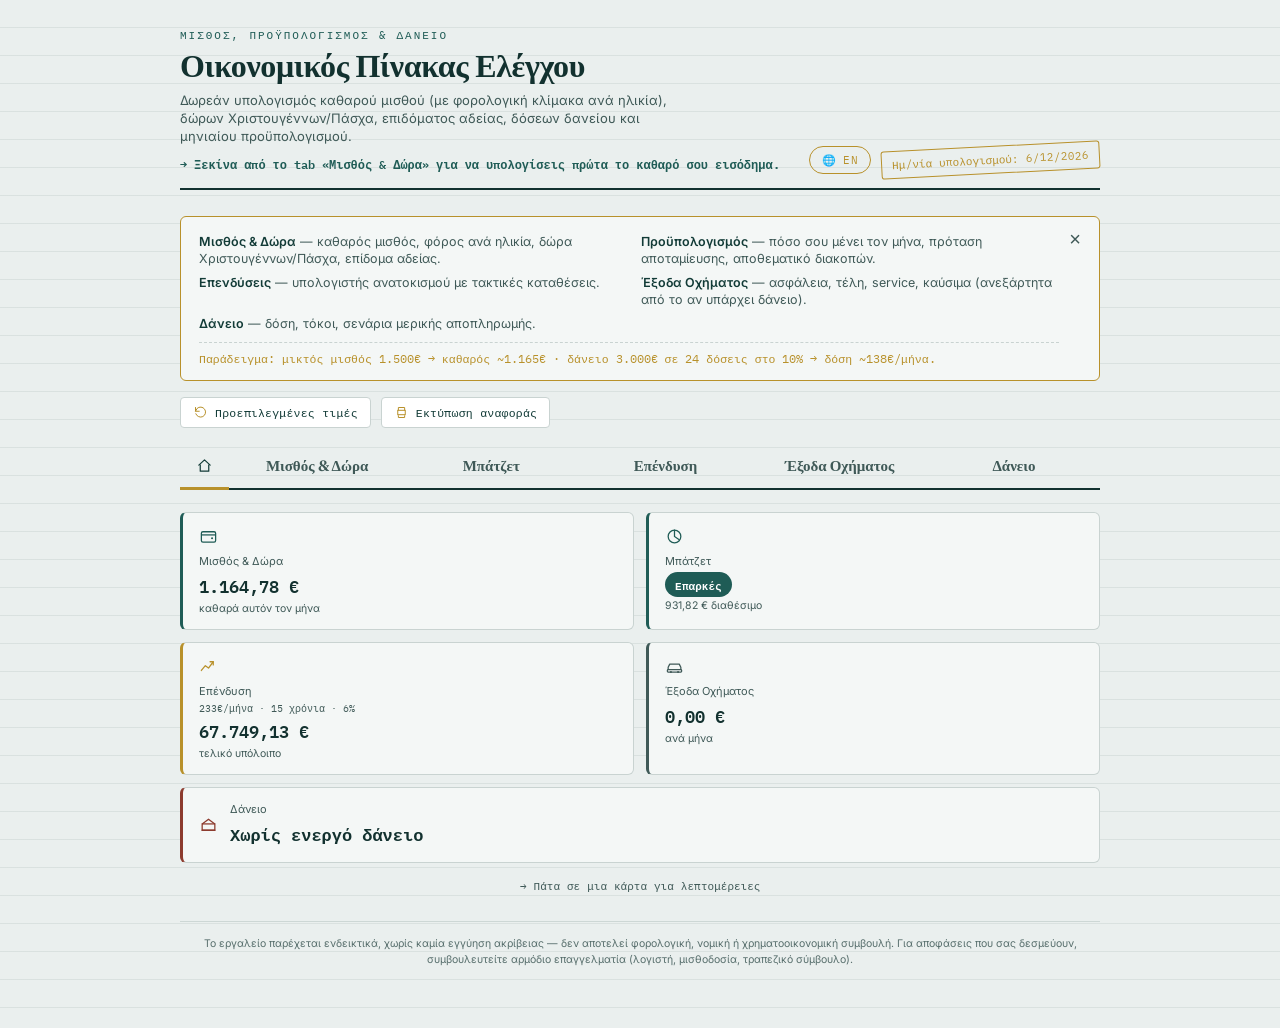
==== commit 0b834dc8: "Add files via upload" ====
--- a/index.html
+++ b/index.html
@@ -83,19 +83,20 @@
     </div>
     <div class="summary-item">
       <span class="summary-label" data-i18n="sumlbl4">Διαθέσιμο υπόλοιπο</span>
-      <span class="summary-value" id="sumRemaining">—</span>
-    </div>
-    <div class="summary-item" id="sumAfterSavingsItem" style="display:none;">
-      <span class="summary-label" data-i18n="sumlbl5">Υπόλοιπο μετά την αποταμίευση</span>
-      <span class="summary-value" id="sumAfterSavings">—</span>
-    </div>
-    <div class="summary-badge" id="sumStatusBadge">—</div>
+      <span class="summary-value-row">
+        <span class="summary-value" id="sumRemaining">—</span>
+        <span class="summary-status-pill" id="sumStatusBadge">—</span>
+      </span>
+    </div>
   </div>
 
   <div class="tab-nav">
-    <button id="tabBtnSalary" class="tab-btn active" data-i18n="btn46">Μισθός & Δώρα</button>
-    <button id="tabBtnBudget" class="tab-btn" data-i18n="btn47">Προϋπολογισμός</button>
-    <button id="tabBtnInvest" class="tab-btn" data-i18n="btn50b">Επενδύσεις</button>
+    <button id="tabBtnHub" class="tab-btn active tab-btn-icon" data-i18n-aria="ariaHub" aria-label="Πίνακας">
+      <svg viewBox="0 0 24 24" width="17" height="17" aria-hidden="true"><path d="M4 11.5 12 4l8 7.5" fill="none" stroke="currentColor" stroke-width="1.7" stroke-linecap="round" stroke-linejoin="round"/><path d="M6 10.5V20h12v-9.5" fill="none" stroke="currentColor" stroke-width="1.7" stroke-linejoin="round"/></svg>
+    </button>
+    <button id="tabBtnSalary" class="tab-btn" data-i18n="btn46">Μισθός & Δώρα</button>
+    <button id="tabBtnBudget" class="tab-btn" data-i18n="btn47">Μπάτζετ</button>
+    <button id="tabBtnInvest" class="tab-btn" data-i18n="btn50b">Επένδυση</button>
     <button id="tabBtnMoto" class="tab-btn" data-i18n="btn49">Έξοδα Οχήματος</button>
     <button id="tabBtnLoan" class="tab-btn" data-i18n="btn48">Δάνειο</button>
   </div>
@@ -262,7 +263,56 @@
   </div>
   <!-- /tabLoan -->
 
-  <div id="tabSalary">
+  <div id="tabHub">
+    <div class="hub-grid">
+
+      <div class="hub-card" id="hubCardSalary" data-target="salary">
+        <svg class="hub-card-icon" viewBox="0 0 24 24" width="19" height="19" aria-hidden="true"><rect x="3" y="6" width="18" height="13" rx="2" fill="none" stroke="currentColor" stroke-width="1.6"/><path d="M3 10h18" fill="none" stroke="currentColor" stroke-width="1.6"/><circle cx="16.5" cy="14.2" r="1.3" fill="currentColor"/></svg>
+        <div class="hub-card-label" data-i18n="btn46">Μισθός & Δώρα</div>
+        <div class="hub-card-value" id="hubSalaryValue">—</div>
+        <div class="hub-card-sub" data-i18n="hubSalarySub">καθαρά αυτόν τον μήνα</div>
+      </div>
+
+      <div class="hub-card" id="hubCardBudget" data-target="budget">
+        <svg class="hub-card-icon" viewBox="0 0 24 24" width="19" height="19" aria-hidden="true"><circle cx="12" cy="12" r="8" fill="none" stroke="currentColor" stroke-width="1.6"/><path d="M12 4v8l6 4" fill="none" stroke="currentColor" stroke-width="1.6" stroke-linecap="round"/></svg>
+        <div class="hub-card-label" data-i18n="btn47">Μπάτζετ</div>
+        <div class="hub-card-badge" id="hubBudgetBadge">—</div>
+        <div class="hub-card-sub" id="hubBudgetSub">—</div>
+      </div>
+
+      <div class="hub-card" id="hubCardInvest" data-target="invest">
+        <svg class="hub-card-icon" viewBox="0 0 24 24" width="19" height="19" aria-hidden="true"><path d="M3 17l5-6 4 3 6-8" fill="none" stroke="currentColor" stroke-width="1.6" stroke-linecap="round" stroke-linejoin="round"/><path d="M14 6h4v4" fill="none" stroke="currentColor" stroke-width="1.6" stroke-linecap="round" stroke-linejoin="round"/></svg>
+        <div class="hub-card-label" data-i18n="btn50b">Επένδυση</div>
+        <div class="hub-card-detail" id="hubInvestDetail">—</div>
+        <div class="hub-card-value" id="hubInvestValue">—</div>
+        <div class="hub-card-sub" data-i18n="hubInvestSub">τελικό υπόλοιπο</div>
+      </div>
+
+      <div class="hub-card" id="hubCardMoto" data-target="moto">
+        <svg class="hub-card-icon" viewBox="0 0 24 24" width="19" height="19" aria-hidden="true"><path d="M4 16v-3l2-4h12l2 4v3" fill="none" stroke="currentColor" stroke-width="1.6" stroke-linejoin="round"/><rect x="3" y="16" width="18" height="3" rx="1" fill="none" stroke="currentColor" stroke-width="1.6"/><circle cx="7.5" cy="19" r="1.3" fill="currentColor"/><circle cx="16.5" cy="19" r="1.3" fill="currentColor"/></svg>
+        <div class="hub-card-label" data-i18n="btn49">Έξοδα Οχήματος</div>
+        <div class="hub-card-value" id="hubMotoValue">—</div>
+        <div class="hub-card-sub" data-i18n="hubMotoSub">ανά μήνα</div>
+      </div>
+
+      <div class="hub-card hub-card-wide" id="hubCardLoan" data-target="loan">
+        <div class="hub-card-wide-left">
+          <svg class="hub-card-icon" viewBox="0 0 24 24" width="19" height="19" aria-hidden="true"><path d="M4 10 12 4l8 6" fill="none" stroke="currentColor" stroke-width="1.6" stroke-linejoin="round"/><rect x="4" y="10" width="16" height="8" fill="none" stroke="currentColor" stroke-width="1.6"/><path d="M4 18h16" fill="none" stroke="currentColor" stroke-width="1.6" stroke-linecap="round"/></svg>
+          <div>
+            <div class="hub-card-label" data-i18n="btn48">Δάνειο</div>
+            <div class="hub-card-detail" id="hubLoanDetail">—</div>
+            <div class="hub-card-value" id="hubLoanValue">—</div>
+          </div>
+        </div>
+        <div class="hub-card-badge" id="hubLoanBadge" style="display:none;">—</div>
+      </div>
+
+    </div>
+    <div class="hub-hint" data-i18n="hubHint">→ Πάτα σε μια κάρτα για λεπτομέρειες</div>
+  </div>
+  <!-- /tabHub -->
+
+  <div id="tabSalary" style="display:none;">
 
     <div class="card" style="margin-bottom:22px;">
       <h2 data-i18n="h237"><span class="num">1</span> Μισθός & Δώρα <span style="font-weight:400;font-size:11px;color:var(--ink-soft);">(σύστημα 14 μισθών)</span></h2>
@@ -494,7 +544,7 @@
 
 
     <div class="card">
-      <h2 data-i18n="h240"><span class="num">3</span> Αποθεματικό Διακοπών / Δραστηριοτήτων</h2>
+      <h2 data-i18n="h240"><span class="num">3</span> Αποθεματικό</h2>
 
       <div class="field">
         <label for="vacationSaved" data-i18n="lbl27">Ήδη αποταμιευμένα</label>
@@ -515,7 +565,7 @@
         </div>
       </div>
     </div>
-    <div class="note" data-i18n="note96">Το αποθεματικό διακοπών λειτουργεί σαν τα δώρα/επίδομα αδείας: δεν είναι μέρος του τακτικού μηνιαίου προϋπολογισμού, αλλά ένα ξεχωριστό ποσό που συσσωρεύεται από το πλεόνασμα των δώρων (αφού καλυφθούν τα πάγια έξοδα οχήματος) και μπορεί να ξοδευτεί ελεύθερα σε διακοπές, ταξίδια ή άλλες δραστηριότητες. Το "ήδη αποταμιευμένα" το ενημερώνετε εσείς χειροκίνητα κάθε φορά που προσθέτετε ή ξοδεύετε από αυτό.</div>
+    <div class="note" data-i18n="note96">Ένα ξεχωριστό αποθεματικό για ό,τι εσύ θέλεις — διακοπές, απρόοπτα έξοδα, ή οποιονδήποτε άλλο στόχο. Δεν είναι μέρος του τακτικού μηνιαίου προϋπολογισμού· τροφοδοτείται από το πλεόνασμα των δώρων, αφού πρώτα καλυφθούν τα πάγια έξοδα οχήματος (αν υπάρχουν). Το πεδίο "ήδη αποταμιευμένα" το ενημερώνεις εσύ χειροκίνητα, κάθε φορά που προσθέτεις ή ξοδεύεις από αυτό.</div>
   </div>
   <!-- /tabBudget -->
 
--- a/style.css
+++ b/style.css
@@ -116,17 +116,18 @@
   .letterhead-right{ align-self:flex-start; }
   .letterhead .stamp{ transform:none; align-self:flex-start; }
   h1{ font-size:24px; }
+  .page-intro, .start-hint{ display:none; }
 
   .data-toolbar{ flex-wrap:wrap; gap:8px; }
   .toolbar-btn{ font-size:11px; padding:8px 10px; flex:1 1 auto; text-align:center; }
   .toolbar-status{ flex-basis:100%; }
 
-  .tab-nav{ flex-wrap:wrap; gap:0; }
-  .tab-btn{ flex:1 1 45%; font-size:13px; padding:10px 6px; }
+  .tab-nav{ display:grid !important; grid-template-columns:repeat(3, minmax(0,1fr)); gap:2px; }
+  .tab-btn{ flex:none; font-size:12px; padding:9px 4px; line-height:1.25; min-width:0; overflow-wrap:break-word; word-break:break-word; }
+  .tab-btn-icon{ padding:9px 4px; display:flex; align-items:center; justify-content:center; }
 
   .summary-bar{ gap:12px; padding:10px 14px; }
   .summary-value{ font-size:14px; }
-  .summary-badge{ margin-left:0; flex-basis:100%; text-align:center; }
 
   .card{ padding:16px 14px; }
 
@@ -509,7 +510,7 @@
 
 @media print{
   body{ background:#fff; padding:0; }
-  .data-toolbar, .summary-bar, .tab-nav, .lang-pill, .intro-card, #tabLoan, #tabMoto, #tabSalary, #tabBudget, #tabInvest{ display:none !important; }
+  .data-toolbar, .summary-bar, .tab-nav, .lang-pill, .intro-card, #tabLoan, #tabMoto, #tabSalary, #tabBudget, #tabInvest, #tabHub{ display:none !important; }
   .print-only{
     display:block;
     font-family:'Inter', sans-serif;
@@ -656,18 +657,22 @@
   font-weight:600;
   color:var(--ink);
 }
-.summary-badge{
-  margin-left:auto;
-  font-family:'IBM Plex Mono', monospace;
-  font-size:12px;
-  font-weight:600;
-  padding:6px 14px;
+.summary-value-row{
+  display:flex;
+  align-items:center;
+  gap:8px;
+}
+.summary-status-pill{
+  font-family:'IBM Plex Mono', monospace;
+  font-size:10.5px;
+  font-weight:600;
+  padding:2px 9px;
   border-radius:999px;
   color:#fff;
 }
-.summary-badge.surplus{ background:var(--teal); }
-.summary-badge.risk{ background:var(--brass); }
-.summary-badge.deficit{ background:var(--red-ink); }
+.summary-status-pill.surplus{ background:var(--teal); }
+.summary-status-pill.risk{ background:var(--brass); }
+.summary-status-pill.deficit{ background:var(--red-ink); }
 
 .tab-nav{
   display:flex;
@@ -688,11 +693,96 @@
   border-bottom:3px solid transparent;
   margin-bottom:-2px;
 }
+.tab-btn-icon{
+  flex:0 0 auto;
+  padding:12px 16px;
+  display:flex;
+  align-items:center;
+  justify-content:center;
+}
 .tab-btn.active{
   color:var(--teal-deep);
   border-bottom-color:var(--brass);
 }
 .tab-btn:focus-visible{ outline:2px solid var(--brass); outline-offset:2px; }
+
+.hub-grid{
+  display:grid;
+  grid-template-columns:minmax(0,1fr) minmax(0,1fr);
+  gap:12px;
+}
+.hub-card{
+  background:var(--card);
+  border:1px solid var(--paper-line);
+  border-left:3px solid var(--teal);
+  border-radius:6px;
+  padding:14px 16px;
+  cursor:pointer;
+  text-align:left;
+  transition:border-color 0.15s;
+}
+.hub-card:hover{ border-left-color:var(--teal-deep); }
+.hub-card:focus-visible{ outline:2px solid var(--brass); outline-offset:2px; }
+.hub-card-icon{ color:var(--teal); display:block; margin-bottom:8px; }
+#hubCardInvest .hub-card-icon, #hubCardInvest{ border-left-color:var(--brass); }
+#hubCardInvest .hub-card-icon{ color:var(--brass); }
+#hubCardMoto{ border-left-color:var(--ink-soft); }
+#hubCardMoto .hub-card-icon{ color:var(--ink-soft); }
+#hubCardLoan{ border-left-color:var(--red-ink); }
+#hubCardLoan .hub-card-icon{ color:var(--red-ink); }
+.hub-card-label{
+  font-size:11px;
+  color:var(--ink-soft);
+  margin-bottom:4px;
+}
+.hub-card-detail{
+  font-family:'IBM Plex Mono', monospace;
+  font-size:10px;
+  color:var(--ink-soft);
+  margin-bottom:2px;
+}
+.hub-card-value{
+  font-family:'IBM Plex Mono', monospace;
+  font-size:17px;
+  font-weight:600;
+  color:var(--ink);
+}
+.hub-card-sub{
+  font-size:10.5px;
+  color:var(--ink-soft);
+  margin-top:2px;
+}
+.hub-card-badge{
+  display:inline-block;
+  font-family:'IBM Plex Mono', monospace;
+  font-size:11px;
+  font-weight:600;
+  padding:3px 10px;
+  border-radius:999px;
+  color:#fff;
+  background:var(--teal);
+}
+.hub-card-badge.warn{ background:var(--brass); }
+.hub-card-badge.over{ background:var(--red-ink); }
+.hub-card-wide{
+  grid-column:1/-1;
+  display:flex;
+  align-items:center;
+  justify-content:space-between;
+}
+.hub-card-wide-left{ display:flex; align-items:center; gap:12px; }
+.hub-card-wide-left .hub-card-icon{ margin-bottom:0; }
+.hub-hint{
+  text-align:center;
+  font-family:'IBM Plex Mono', monospace;
+  font-size:11px;
+  color:var(--ink-soft);
+  margin-top:16px;
+}
+@media (max-width:400px){
+  .hub-grid{ grid-template-columns:1fr; }
+  .hub-card-wide{ flex-direction:row; }
+}
 .tab-btn:disabled{
   color:var(--paper-line);
   cursor:not-allowed;
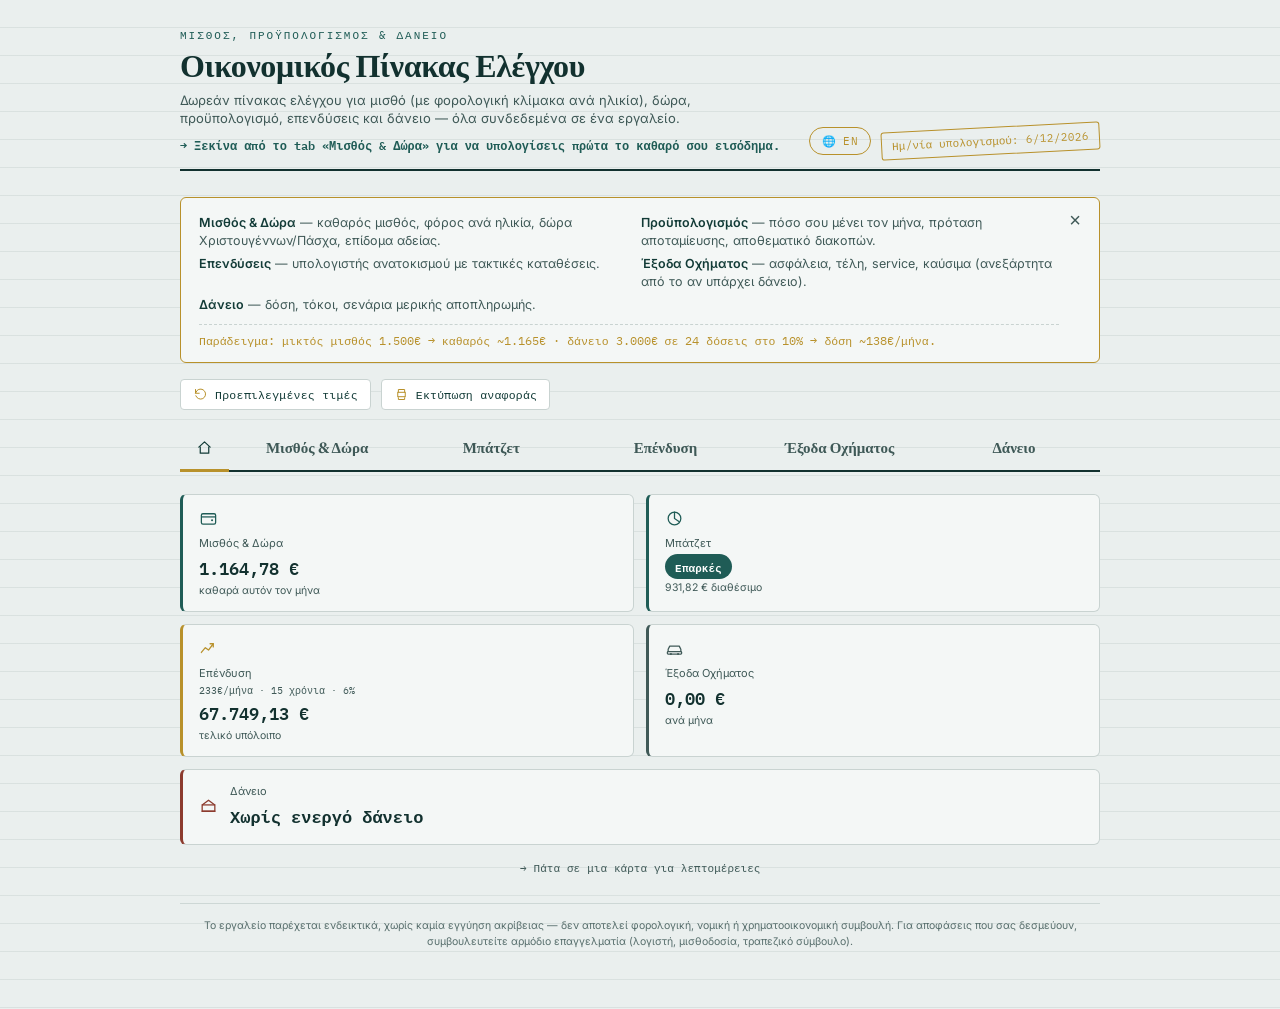
==== commit 46631613: "Add files via upload" ====
--- a/index.html
+++ b/index.html
@@ -4,7 +4,7 @@
 <meta charset="UTF-8">
 <meta name="viewport" content="width=device-width, initial-scale=1">
 <title>Οικονομικός Πίνακας Ελέγχου — Υπολογισμός Καθαρού Μισθού, Δανείου & Προϋπολογισμού</title>
-<meta name="description" content="Δωρεάν διαδραστικό εργαλείο για υπολογισμό καθαρού μισθού με τη φορολογική κλίμακα ανά ηλικία, δώρα Χριστουγέννων/Πάσχα, επίδομα αδείας, δόσεις δανείου, μηνιαίο προϋπολογισμό και επενδυτικό υπολογιστή. Διαθέσιμο στα Ελληνικά και Αγγλικά.">
+<meta name="description" content="Δωρεάν υπολογισμός καθαρού μισθού με φορολογική κλίμακα ανά ηλικία, δώρα Χριστουγέννων/Πάσχα, επίδομα αδείας, δάνειο και προϋπολογισμό.">
 <meta property="og:type" content="website">
 <meta property="og:url" content="https://thgoulis.github.io/personal-finance-dashboard/">
 <meta property="og:title" content="Οικονομικός Πίνακας Ελέγχου — Υπολογισμός Καθαρού Μισθού, Δανείου & Προϋπολογισμού">
@@ -28,7 +28,7 @@
     <div>
       <div class="eyebrow" data-i18n="eyebrow1">ΜΙΣΘΟΣ, ΠΡΟΫΠΟΛΟΓΙΣΜΟΣ & ΔΑΝΕΙΟ</div>
       <h1 data-i18n="h1title">Οικονομικός Πίνακας Ελέγχου</h1>
-      <p class="page-intro" data-i18n="pageIntro1">Δωρεάν υπολογισμός καθαρού μισθού (με φορολογική κλίμακα ανά ηλικία), δώρων Χριστουγέννων/Πάσχα, επιδόματος αδείας, δόσεων δανείου και μηνιαίου προϋπολογισμού.</p>
+      <p class="page-intro" data-i18n="pageIntro1">Δωρεάν πίνακας ελέγχου για μισθό (με φορολογική κλίμακα ανά ηλικία), δώρα, προϋπολογισμό, επενδύσεις και δάνειο — όλα συνδεδεμένα σε ένα εργαλείο.</p>
       <p class="start-hint" data-i18n="startHint1">→ Ξεκίνα από το tab «Μισθός & Δώρα» για να υπολογίσεις πρώτα το καθαρό σου εισόδημα.</p>
     </div>
     <div class="letterhead-right">
